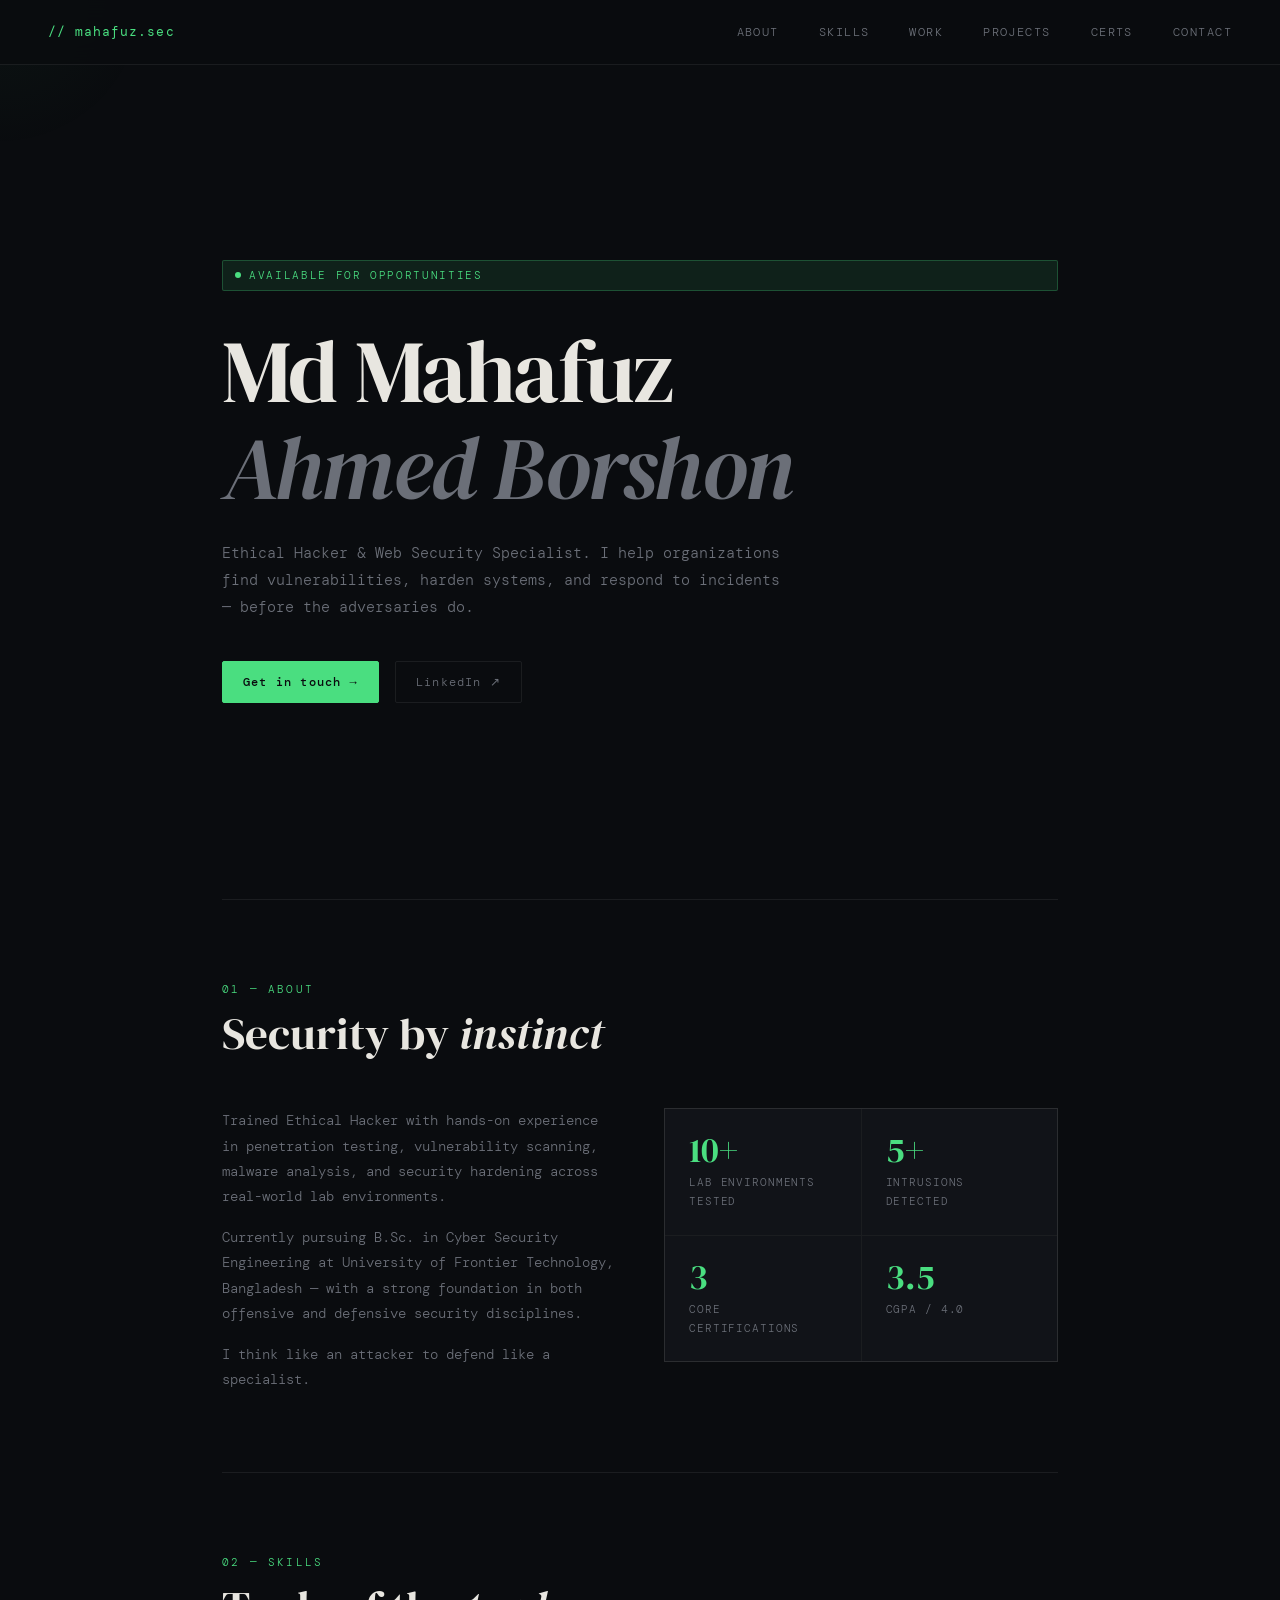
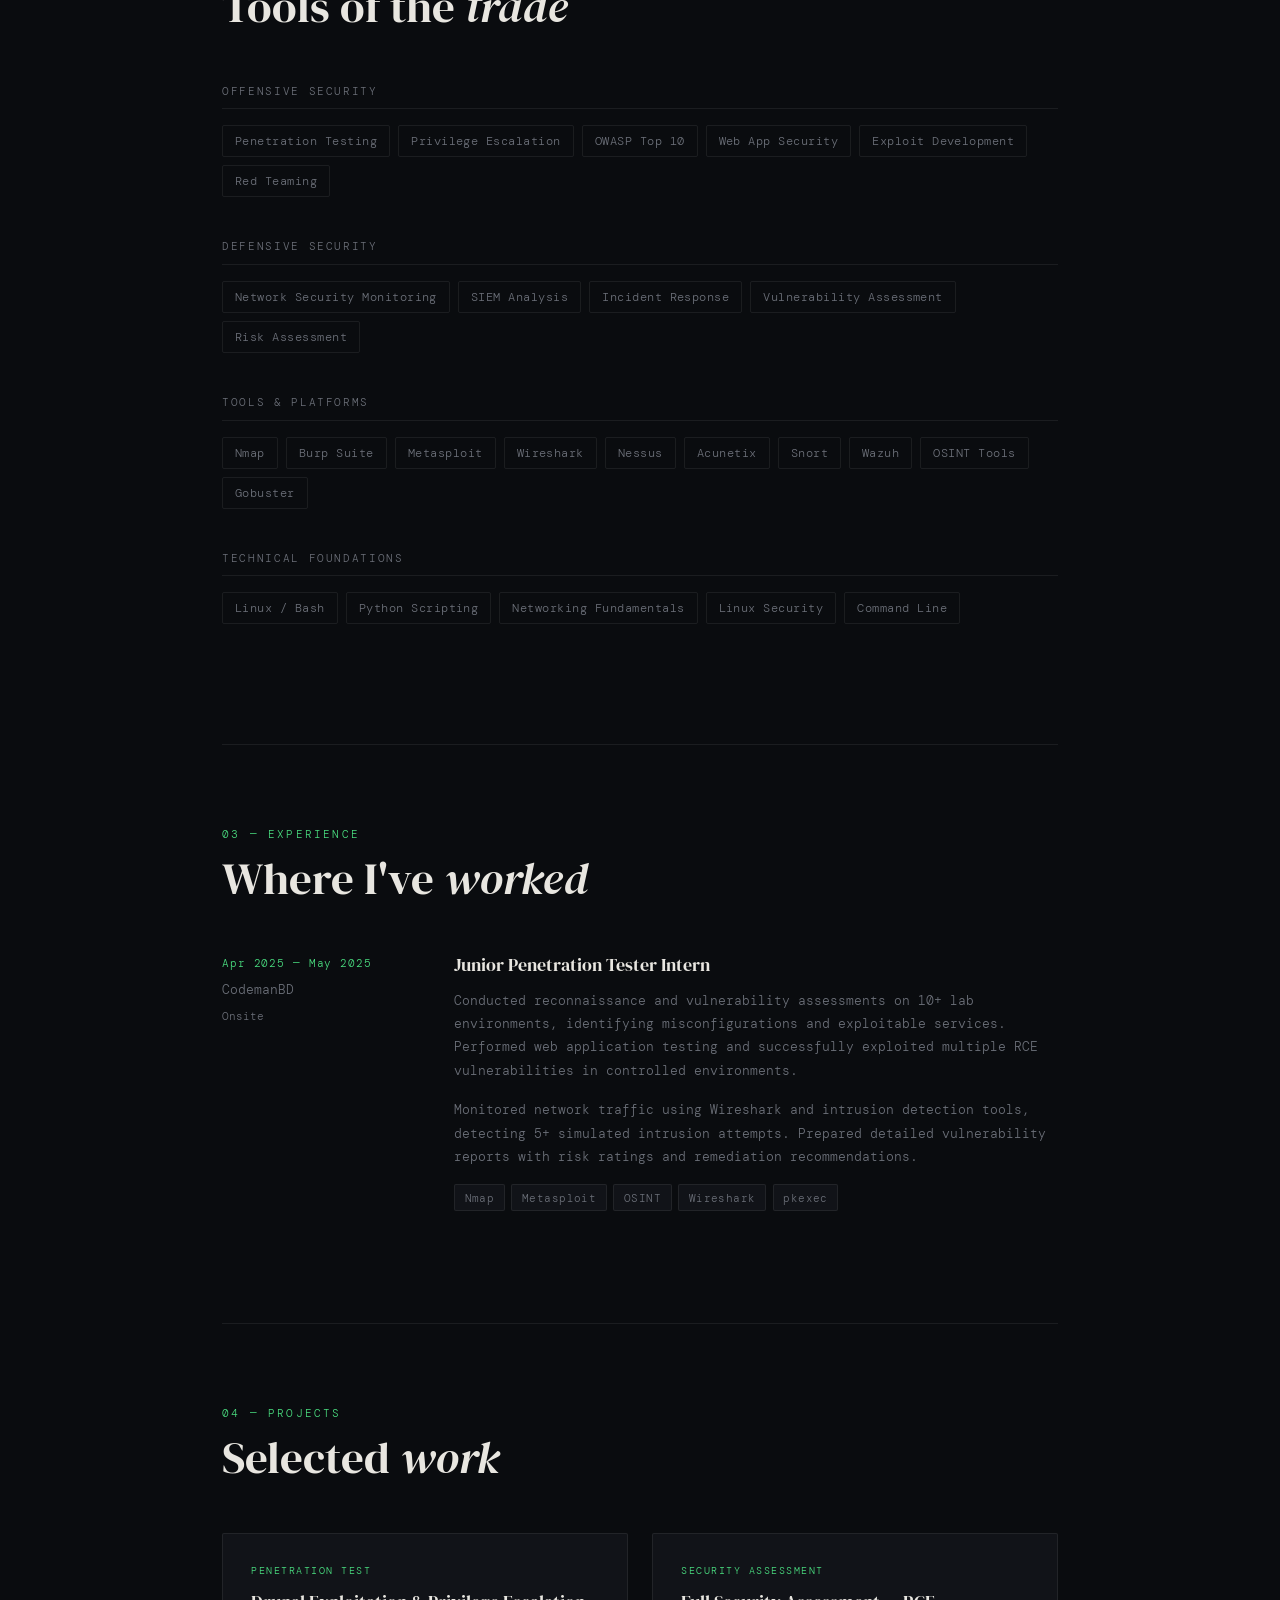
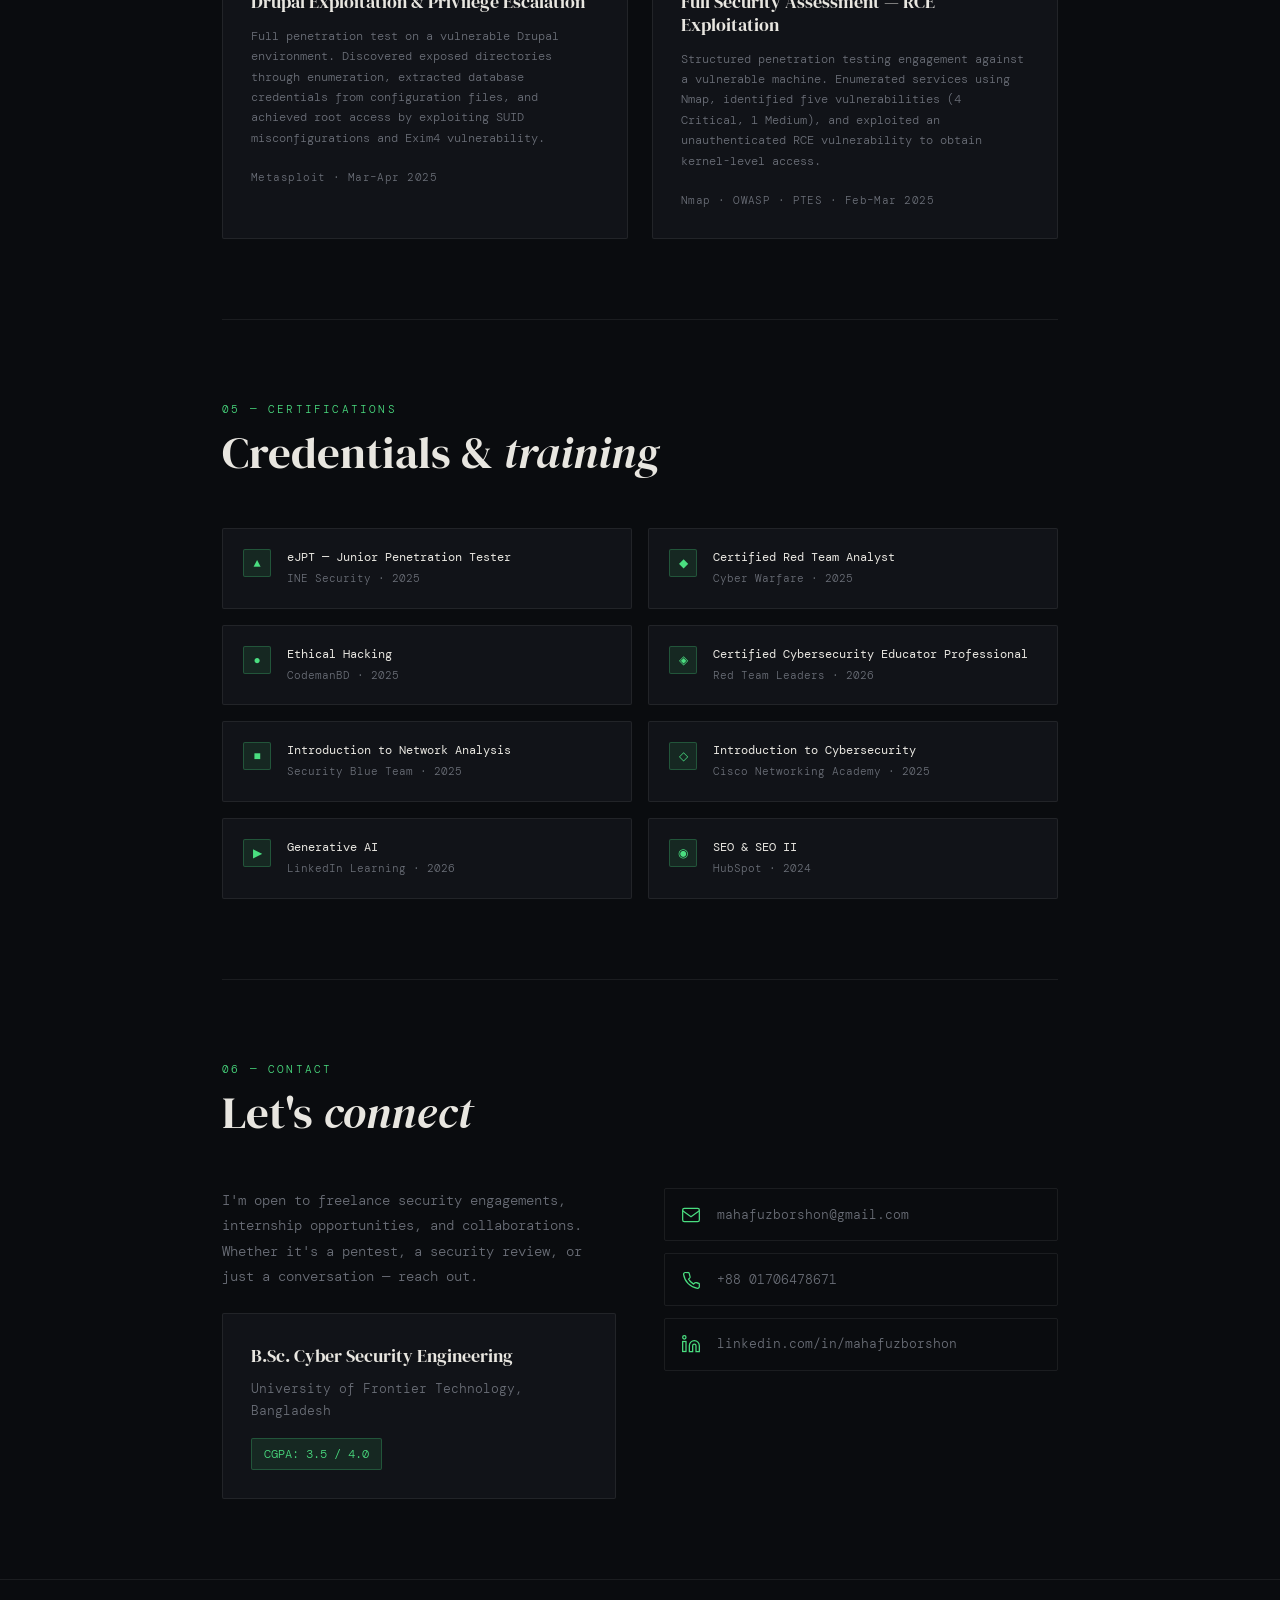
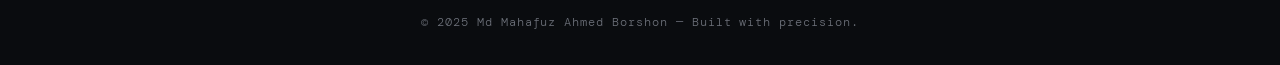
==== index.html @ 60f40140 "Add files via upload" ====
<!DOCTYPE html>
<html lang="en">
<head>
<meta charset="UTF-8">
<meta name="viewport" content="width=device-width, initial-scale=1.0">
<title>Md Mahafuz Ahmed Borshon — Cyber Security</title>
<link href="https://fonts.googleapis.com/css2?family=DM+Serif+Display:ital@0;1&family=DM+Mono:wght@300;400;500&display=swap" rel="stylesheet">
<style>
  *, *::before, *::after { box-sizing: border-box; margin: 0; padding: 0; }

  :root {
    --bg: #0a0c0f;
    --surface: #111318;
    --border: rgba(255,255,255,0.07);
    --text: #e8e6e0;
    --muted: #6b6f78;
    --accent: #4ade80;
    --accent-dim: rgba(74,222,128,0.1);
    --accent-border: rgba(74,222,128,0.25);
    --mono: 'DM Mono', monospace;
    --serif: 'DM Serif Display', serif;
  }

  html { scroll-behavior: smooth; }

  body {
    background: var(--bg);
    color: var(--text);
    font-family: var(--mono);
    font-weight: 300;
    font-size: 14px;
    line-height: 1.7;
    min-height: 100vh;
  }

  /* CURSOR */
  body::before {
    content: '';
    position: fixed;
    top: 0; left: 0;
    width: 300px; height: 300px;
    background: radial-gradient(circle, rgba(74,222,128,0.04) 0%, transparent 70%);
    pointer-events: none;
    z-index: 0;
    transform: translate(-50%, -50%);
    transition: transform 0.15s ease;
  }

  /* NAV */
  nav {
    position: fixed;
    top: 0; left: 0; right: 0;
    z-index: 100;
    display: flex;
    justify-content: space-between;
    align-items: center;
    padding: 1.25rem 3rem;
    border-bottom: 1px solid var(--border);
    background: rgba(10,12,15,0.85);
    backdrop-filter: blur(12px);
  }

  .nav-logo {
    font-family: var(--mono);
    font-size: 13px;
    color: var(--accent);
    letter-spacing: 0.08em;
    font-weight: 400;
  }

  .nav-links {
    display: flex;
    gap: 2.5rem;
    list-style: none;
  }

  .nav-links a {
    color: var(--muted);
    text-decoration: none;
    font-size: 12px;
    letter-spacing: 0.12em;
    text-transform: uppercase;
    transition: color 0.2s;
  }

  .nav-links a:hover { color: var(--text); }

  /* LAYOUT */
  main {
    max-width: 900px;
    margin: 0 auto;
    padding: 0 2rem;
  }

  section {
    padding: 5rem 0;
    border-bottom: 1px solid var(--border);
  }

  section:last-child { border-bottom: none; }

  /* HERO */
  #hero {
    padding-top: 9rem;
    padding-bottom: 5rem;
    min-height: 100vh;
    display: flex;
    flex-direction: column;
    justify-content: center;
  }

  .tag {
    display: inline-flex;
    align-items: center;
    gap: 0.5rem;
    font-size: 11px;
    letter-spacing: 0.15em;
    text-transform: uppercase;
    color: var(--accent);
    border: 1px solid var(--accent-border);
    background: var(--accent-dim);
    padding: 0.3rem 0.75rem;
    border-radius: 2px;
    margin-bottom: 2rem;
  }

  .tag::before {
    content: '';
    width: 6px; height: 6px;
    background: var(--accent);
    border-radius: 50%;
    animation: pulse 2s infinite;
  }

  @keyframes pulse {
    0%, 100% { opacity: 1; }
    50% { opacity: 0.3; }
  }

  h1 {
    font-family: var(--serif);
    font-size: clamp(2.8rem, 7vw, 5.5rem);
    font-weight: 400;
    line-height: 1.1;
    letter-spacing: -0.02em;
    color: var(--text);
    margin-bottom: 1.5rem;
  }

  h1 em {
    font-style: italic;
    color: var(--muted);
  }

  .hero-desc {
    font-size: 15px;
    color: var(--muted);
    max-width: 560px;
    line-height: 1.8;
    margin-bottom: 2.5rem;
  }

  .hero-links {
    display: flex;
    gap: 1rem;
    flex-wrap: wrap;
  }

  .btn {
    display: inline-flex;
    align-items: center;
    gap: 0.5rem;
    font-family: var(--mono);
    font-size: 12px;
    letter-spacing: 0.1em;
    padding: 0.6rem 1.25rem;
    border-radius: 2px;
    text-decoration: none;
    transition: all 0.2s;
    cursor: pointer;
  }

  .btn-primary {
    background: var(--accent);
    color: #0a0c0f;
    font-weight: 500;
    border: 1px solid var(--accent);
  }

  .btn-primary:hover { background: #86efac; border-color: #86efac; }

  .btn-outline {
    background: transparent;
    color: var(--muted);
    border: 1px solid var(--border);
  }

  .btn-outline:hover { border-color: rgba(255,255,255,0.15); color: var(--text); }

  /* SECTION HEADERS */
  .sec-label {
    font-size: 11px;
    letter-spacing: 0.2em;
    text-transform: uppercase;
    color: var(--accent);
    margin-bottom: 0.5rem;
  }

  h2 {
    font-family: var(--serif);
    font-size: clamp(1.8rem, 4vw, 2.8rem);
    font-weight: 400;
    color: var(--text);
    margin-bottom: 3rem;
    line-height: 1.2;
  }

  /* ABOUT */
  .about-grid {
    display: grid;
    grid-template-columns: 1fr 1fr;
    gap: 3rem;
    align-items: start;
  }

  .about-text p {
    color: var(--muted);
    line-height: 1.8;
    margin-bottom: 1rem;
    font-size: 14px;
  }

  .about-text p:last-child { margin-bottom: 0; }

  .stats-grid {
    display: grid;
    grid-template-columns: 1fr 1fr;
    gap: 1px;
    background: var(--border);
    border: 1px solid var(--border);
  }

  .stat {
    background: var(--surface);
    padding: 1.5rem;
  }

  .stat-num {
    font-family: var(--serif);
    font-size: 2.2rem;
    color: var(--accent);
    line-height: 1;
    margin-bottom: 0.3rem;
  }

  .stat-label {
    font-size: 11px;
    color: var(--muted);
    letter-spacing: 0.08em;
    text-transform: uppercase;
  }

  /* SKILLS */
  .skills-block { margin-bottom: 2.5rem; }

  .skills-title {
    font-size: 11px;
    letter-spacing: 0.15em;
    text-transform: uppercase;
    color: var(--muted);
    margin-bottom: 1rem;
    padding-bottom: 0.5rem;
    border-bottom: 1px solid var(--border);
  }

  .skill-tags {
    display: flex;
    flex-wrap: wrap;
    gap: 0.5rem;
  }

  .skill-tag {
    font-size: 12px;
    padding: 0.3rem 0.75rem;
    border: 1px solid var(--border);
    color: var(--muted);
    border-radius: 2px;
    transition: all 0.2s;
    letter-spacing: 0.04em;
  }

  .skill-tag:hover {
    border-color: var(--accent-border);
    color: var(--accent);
    background: var(--accent-dim);
  }

  /* EXPERIENCE */
  .exp-item {
    display: grid;
    grid-template-columns: 200px 1fr;
    gap: 2rem;
    padding: 2rem 0;
    border-top: 1px solid var(--border);
  }

  .exp-item:first-of-type { border-top: none; padding-top: 0; }

  .exp-meta {
    display: flex;
    flex-direction: column;
    gap: 0.4rem;
  }

  .exp-date {
    font-size: 11px;
    color: var(--accent);
    letter-spacing: 0.08em;
  }

  .exp-company {
    font-size: 13px;
    color: var(--muted);
  }

  .exp-role {
    font-family: var(--serif);
    font-size: 1.1rem;
    color: var(--text);
    margin-bottom: 0.75rem;
    line-height: 1.3;
  }

  .exp-desc {
    color: var(--muted);
    font-size: 13px;
    line-height: 1.8;
    margin-bottom: 1rem;
  }

  .exp-tools {
    display: flex;
    flex-wrap: wrap;
    gap: 0.4rem;
  }

  .tool-badge {
    font-size: 11px;
    padding: 0.2rem 0.6rem;
    background: var(--surface);
    border: 1px solid var(--border);
    color: var(--muted);
    border-radius: 2px;
    letter-spacing: 0.04em;
  }

  /* PROJECTS */
  .projects-grid {
    display: grid;
    grid-template-columns: 1fr 1fr;
    gap: 1.5rem;
  }

  .project-card {
    background: var(--surface);
    border: 1px solid var(--border);
    padding: 1.75rem;
    border-radius: 2px;
    transition: border-color 0.2s;
    position: relative;
    overflow: hidden;
  }

  .project-card::before {
    content: '';
    position: absolute;
    top: 0; left: 0; right: 0;
    height: 2px;
    background: var(--accent);
    transform: scaleX(0);
    transform-origin: left;
    transition: transform 0.3s;
  }

  .project-card:hover { border-color: var(--accent-border); }
  .project-card:hover::before { transform: scaleX(1); }

  .project-label {
    font-size: 10px;
    letter-spacing: 0.15em;
    text-transform: uppercase;
    color: var(--accent);
    margin-bottom: 0.75rem;
  }

  .project-title {
    font-family: var(--serif);
    font-size: 1.1rem;
    color: var(--text);
    margin-bottom: 0.75rem;
    line-height: 1.3;
  }

  .project-desc {
    font-size: 12px;
    color: var(--muted);
    line-height: 1.7;
    margin-bottom: 1.25rem;
  }

  .project-meta {
    font-size: 11px;
    color: var(--muted);
    letter-spacing: 0.04em;
  }

  /* CERTS */
  .certs-grid {
    display: grid;
    grid-template-columns: 1fr 1fr;
    gap: 1rem;
  }

  .cert-item {
    display: flex;
    align-items: flex-start;
    gap: 1rem;
    padding: 1.25rem;
    border: 1px solid var(--border);
    background: var(--surface);
    border-radius: 2px;
    transition: border-color 0.2s;
  }

  .cert-item:hover { border-color: var(--accent-border); }

  .cert-icon {
    width: 28px;
    height: 28px;
    background: var(--accent-dim);
    border: 1px solid var(--accent-border);
    border-radius: 2px;
    display: flex;
    align-items: center;
    justify-content: center;
    font-size: 12px;
    color: var(--accent);
    flex-shrink: 0;
  }

  .cert-name {
    font-size: 12px;
    color: var(--text);
    line-height: 1.4;
    margin-bottom: 0.2rem;
    font-weight: 400;
  }

  .cert-issuer {
    font-size: 11px;
    color: var(--muted);
  }

  /* CONTACT */
  .contact-grid {
    display: grid;
    grid-template-columns: 1fr 1fr;
    gap: 3rem;
    align-items: start;
  }

  .contact-intro {
    color: var(--muted);
    font-size: 14px;
    line-height: 1.8;
    margin-bottom: 1.5rem;
  }

  .contact-links {
    display: flex;
    flex-direction: column;
    gap: 0.75rem;
  }

  .contact-link {
    display: flex;
    align-items: center;
    gap: 1rem;
    padding: 0.9rem 1rem;
    border: 1px solid var(--border);
    text-decoration: none;
    color: var(--muted);
    font-size: 13px;
    transition: all 0.2s;
    border-radius: 2px;
  }

  .contact-link:hover {
    border-color: var(--accent-border);
    color: var(--text);
    background: var(--accent-dim);
  }

  .contact-link-icon {
    width: 20px;
    height: 20px;
    color: var(--accent);
    flex-shrink: 0;
  }

  .edu-block {
    background: var(--surface);
    border: 1px solid var(--border);
    padding: 1.75rem;
    border-radius: 2px;
  }

  .edu-degree {
    font-family: var(--serif);
    font-size: 1.1rem;
    color: var(--text);
    margin-bottom: 0.4rem;
  }

  .edu-uni {
    font-size: 13px;
    color: var(--muted);
    margin-bottom: 1rem;
  }

  .edu-cgpa {
    display: inline-flex;
    align-items: center;
    gap: 0.5rem;
    font-size: 12px;
    color: var(--accent);
    border: 1px solid var(--accent-border);
    background: var(--accent-dim);
    padding: 0.3rem 0.75rem;
    border-radius: 2px;
  }

  /* FOOTER */
  footer {
    padding: 2rem;
    text-align: center;
    font-size: 12px;
    color: var(--muted);
    letter-spacing: 0.08em;
    border-top: 1px solid var(--border);
  }

  /* FADE IN */
  .fade-in {
    opacity: 0;
    transform: translateY(16px);
    transition: opacity 0.5s ease, transform 0.5s ease;
  }

  .fade-in.visible {
    opacity: 1;
    transform: translateY(0);
  }

  /* RESPONSIVE */
  @media (max-width: 700px) {
    nav { padding: 1rem 1.5rem; }
    .nav-links { display: none; }
    main { padding: 0 1.25rem; }
    .about-grid, .contact-grid, .projects-grid, .certs-grid { grid-template-columns: 1fr; }
    .exp-item { grid-template-columns: 1fr; gap: 0.5rem; }
    h1 { font-size: 2.4rem; }
  }
</style>
</head>
<body>

<nav>
  <div class="nav-logo">// mahafuz.sec</div>
  <ul class="nav-links">
    <li><a href="#about">About</a></li>
    <li><a href="#skills">Skills</a></li>
    <li><a href="#experience">Work</a></li>
    <li><a href="#projects">Projects</a></li>
    <li><a href="#certs">Certs</a></li>
    <li><a href="#contact">Contact</a></li>
  </ul>
</nav>

<main>

  <!-- HERO -->
  <section id="hero">
    <div class="tag">Available for opportunities</div>
    <h1>Md Mahafuz<br><em>Ahmed Borshon</em></h1>
    <p class="hero-desc">Ethical Hacker & Web Security Specialist. I help organizations find vulnerabilities, harden systems, and respond to incidents — before the adversaries do.</p>
    <div class="hero-links">
      <a href="mailto:mahafuzborshon@gmail.com" class="btn btn-primary">Get in touch →</a>
      <a href="https://linkedin.com/in/mahafuzborshon/" class="btn btn-outline" target="_blank">LinkedIn ↗</a>
    </div>
  </section>

  <!-- ABOUT -->
  <section id="about">
    <p class="sec-label">01 — About</p>
    <h2>Security by <em>instinct</em></h2>
    <div class="about-grid fade-in">
      <div class="about-text">
        <p>Trained Ethical Hacker with hands-on experience in penetration testing, vulnerability scanning, malware analysis, and security hardening across real-world lab environments.</p>
        <p>Currently pursuing B.Sc. in Cyber Security Engineering at University of Frontier Technology, Bangladesh — with a strong foundation in both offensive and defensive security disciplines.</p>
        <p>I think like an attacker to defend like a specialist.</p>
      </div>
      <div>
        <div class="stats-grid">
          <div class="stat">
            <div class="stat-num">10+</div>
            <div class="stat-label">Lab environments tested</div>
          </div>
          <div class="stat">
            <div class="stat-num">5+</div>
            <div class="stat-label">Intrusions detected</div>
          </div>
          <div class="stat">
            <div class="stat-num">3</div>
            <div class="stat-label">Core certifications</div>
          </div>
          <div class="stat">
            <div class="stat-num">3.5</div>
            <div class="stat-label">CGPA / 4.0</div>
          </div>
        </div>
      </div>
    </div>
  </section>

  <!-- SKILLS -->
  <section id="skills">
    <p class="sec-label">02 — Skills</p>
    <h2>Tools of the <em>trade</em></h2>
    <div class="fade-in">
      <div class="skills-block">
        <div class="skills-title">Offensive Security</div>
        <div class="skill-tags">
          <span class="skill-tag">Penetration Testing</span>
          <span class="skill-tag">Privilege Escalation</span>
          <span class="skill-tag">OWASP Top 10</span>
          <span class="skill-tag">Web App Security</span>
          <span class="skill-tag">Exploit Development</span>
          <span class="skill-tag">Red Teaming</span>
        </div>
      </div>
      <div class="skills-block">
        <div class="skills-title">Defensive Security</div>
        <div class="skill-tags">
          <span class="skill-tag">Network Security Monitoring</span>
          <span class="skill-tag">SIEM Analysis</span>
          <span class="skill-tag">Incident Response</span>
          <span class="skill-tag">Vulnerability Assessment</span>
          <span class="skill-tag">Risk Assessment</span>
        </div>
      </div>
      <div class="skills-block">
        <div class="skills-title">Tools & Platforms</div>
        <div class="skill-tags">
          <span class="skill-tag">Nmap</span>
          <span class="skill-tag">Burp Suite</span>
          <span class="skill-tag">Metasploit</span>
          <span class="skill-tag">Wireshark</span>
          <span class="skill-tag">Nessus</span>
          <span class="skill-tag">Acunetix</span>
          <span class="skill-tag">Snort</span>
          <span class="skill-tag">Wazuh</span>
          <span class="skill-tag">OSINT Tools</span>
          <span class="skill-tag">Gobuster</span>
        </div>
      </div>
      <div class="skills-block">
        <div class="skills-title">Technical Foundations</div>
        <div class="skill-tags">
          <span class="skill-tag">Linux / Bash</span>
          <span class="skill-tag">Python Scripting</span>
          <span class="skill-tag">Networking Fundamentals</span>
          <span class="skill-tag">Linux Security</span>
          <span class="skill-tag">Command Line</span>
        </div>
      </div>
    </div>
  </section>

  <!-- EXPERIENCE -->
  <section id="experience">
    <p class="sec-label">03 — Experience</p>
    <h2>Where I've <em>worked</em></h2>
    <div class="fade-in">
      <div class="exp-item">
        <div class="exp-meta">
          <span class="exp-date">Apr 2025 — May 2025</span>
          <span class="exp-company">CodemanBD</span>
          <span class="exp-company" style="font-size:11px;color:var(--muted)">Onsite</span>
        </div>
        <div>
          <p class="exp-role">Junior Penetration Tester Intern</p>
          <p class="exp-desc">Conducted reconnaissance and vulnerability assessments on 10+ lab environments, identifying misconfigurations and exploitable services. Performed web application testing and successfully exploited multiple RCE vulnerabilities in controlled environments.</p>
          <p class="exp-desc">Monitored network traffic using Wireshark and intrusion detection tools, detecting 5+ simulated intrusion attempts. Prepared detailed vulnerability reports with risk ratings and remediation recommendations.</p>
          <div class="exp-tools">
            <span class="tool-badge">Nmap</span>
            <span class="tool-badge">Metasploit</span>
            <span class="tool-badge">OSINT</span>
            <span class="tool-badge">Wireshark</span>
            <span class="tool-badge">pkexec</span>
          </div>
        </div>
      </div>
    </div>
  </section>

  <!-- PROJECTS -->
  <section id="projects">
    <p class="sec-label">04 — Projects</p>
    <h2>Selected <em>work</em></h2>
    <div class="projects-grid fade-in">
      <div class="project-card">
        <p class="project-label">Penetration Test</p>
        <p class="project-title">Drupal Exploitation & Privilege Escalation</p>
        <p class="project-desc">Full penetration test on a vulnerable Drupal environment. Discovered exposed directories through enumeration, extracted database credentials from configuration files, and achieved root access by exploiting SUID misconfigurations and Exim4 vulnerability.</p>
        <p class="project-meta">Metasploit · Mar–Apr 2025</p>
      </div>
      <div class="project-card">
        <p class="project-label">Security Assessment</p>
        <p class="project-title">Full Security Assessment — RCE Exploitation</p>
        <p class="project-desc">Structured penetration testing engagement against a vulnerable machine. Enumerated services using Nmap, identified five vulnerabilities (4 Critical, 1 Medium), and exploited an unauthenticated RCE vulnerability to obtain kernel-level access.</p>
        <p class="project-meta">Nmap · OWASP · PTES · Feb–Mar 2025</p>
      </div>
    </div>
  </section>

  <!-- CERTIFICATIONS -->
  <section id="certs">
    <p class="sec-label">05 — Certifications</p>
    <h2>Credentials & <em>training</em></h2>
    <div class="certs-grid fade-in">
      <div class="cert-item">
        <div class="cert-icon">▲</div>
        <div>
          <p class="cert-name">eJPT — Junior Penetration Tester</p>
          <p class="cert-issuer">INE Security · 2025</p>
        </div>
      </div>
      <div class="cert-item">
        <div class="cert-icon">◆</div>
        <div>
          <p class="cert-name">Certified Red Team Analyst</p>
          <p class="cert-issuer">Cyber Warfare · 2025</p>
        </div>
      </div>
      <div class="cert-item">
        <div class="cert-icon">●</div>
        <div>
          <p class="cert-name">Ethical Hacking</p>
          <p class="cert-issuer">CodemanBD · 2025</p>
        </div>
      </div>
      <div class="cert-item">
        <div class="cert-icon">◈</div>
        <div>
          <p class="cert-name">Certified Cybersecurity Educator Professional</p>
          <p class="cert-issuer">Red Team Leaders · 2026</p>
        </div>
      </div>
      <div class="cert-item">
        <div class="cert-icon">■</div>
        <div>
          <p class="cert-name">Introduction to Network Analysis</p>
          <p class="cert-issuer">Security Blue Team · 2025</p>
        </div>
      </div>
      <div class="cert-item">
        <div class="cert-icon">◇</div>
        <div>
          <p class="cert-name">Introduction to Cybersecurity</p>
          <p class="cert-issuer">Cisco Networking Academy · 2025</p>
        </div>
      </div>
      <div class="cert-item">
        <div class="cert-icon">▶</div>
        <div>
          <p class="cert-name">Generative AI</p>
          <p class="cert-issuer">LinkedIn Learning · 2026</p>
        </div>
      </div>
      <div class="cert-item">
        <div class="cert-icon">◉</div>
        <div>
          <p class="cert-name">SEO & SEO II</p>
          <p class="cert-issuer">HubSpot · 2024</p>
        </div>
      </div>
    </div>
  </section>

  <!-- CONTACT -->
  <section id="contact">
    <p class="sec-label">06 — Contact</p>
    <h2>Let's <em>connect</em></h2>
    <div class="contact-grid fade-in">
      <div>
        <p class="contact-intro">I'm open to freelance security engagements, internship opportunities, and collaborations. Whether it's a pentest, a security review, or just a conversation — reach out.</p>
        <div class="edu-block">
          <p class="edu-degree">B.Sc. Cyber Security Engineering</p>
          <p class="edu-uni">University of Frontier Technology, Bangladesh</p>
          <span class="edu-cgpa">CGPA: 3.5 / 4.0</span>
        </div>
      </div>
      <div class="contact-links">
        <a href="mailto:mahafuzborshon@gmail.com" class="contact-link">
          <svg class="contact-link-icon" viewBox="0 0 24 24" fill="none" stroke="currentColor" stroke-width="1.5">
            <rect x="2" y="4" width="20" height="16" rx="2"/><path d="m2 7 10 7 10-7"/>
          </svg>
          mahafuzborshon@gmail.com
        </a>
        <a href="tel:+8801706478671" class="contact-link">
          <svg class="contact-link-icon" viewBox="0 0 24 24" fill="none" stroke="currentColor" stroke-width="1.5">
            <path d="M22 16.92v3a2 2 0 0 1-2.18 2A19.8 19.8 0 0 1 3.1 5.18 2 2 0 0 1 5.07 3h3a2 2 0 0 1 2 1.72c.13 1 .38 2 .74 2.91a2 2 0 0 1-.45 2.11L9.09 10.91a16 16 0 0 0 6 6l1.27-1.27a2 2 0 0 1 2.11-.45c.91.36 1.9.61 2.91.74A2 2 0 0 1 22 17z"/>
          </svg>
          +88 01706478671
        </a>
        <a href="https://linkedin.com/in/mahafuzborshon/" target="_blank" class="contact-link">
          <svg class="contact-link-icon" viewBox="0 0 24 24" fill="none" stroke="currentColor" stroke-width="1.5">
            <path d="M16 8a6 6 0 0 1 6 6v7h-4v-7a2 2 0 0 0-2-2 2 2 0 0 0-2 2v7h-4v-7a6 6 0 0 1 6-6z"/><rect x="2" y="9" width="4" height="12"/><circle cx="4" cy="4" r="2"/>
          </svg>
          linkedin.com/in/mahafuzborshon
        </a>
      </div>
    </div>
  </section>

</main>

<footer>
  &copy; 2025 Md Mahafuz Ahmed Borshon — Built with precision.
</footer>

<script>
  const observer = new IntersectionObserver((entries) => {
    entries.forEach(e => {
      if (e.isIntersecting) {
        e.target.classList.add('visible');
      }
    });
  }, { threshold: 0.1 });

  document.querySelectorAll('.fade-in').forEach(el => observer.observe(el));

  document.addEventListener('mousemove', (e) => {
    document.body.style.setProperty('--mx', e.clientX + 'px');
    document.body.style.setProperty('--my', e.clientY + 'px');
    const glow = document.querySelector('body::before');
  });
</script>
</body>
</html>
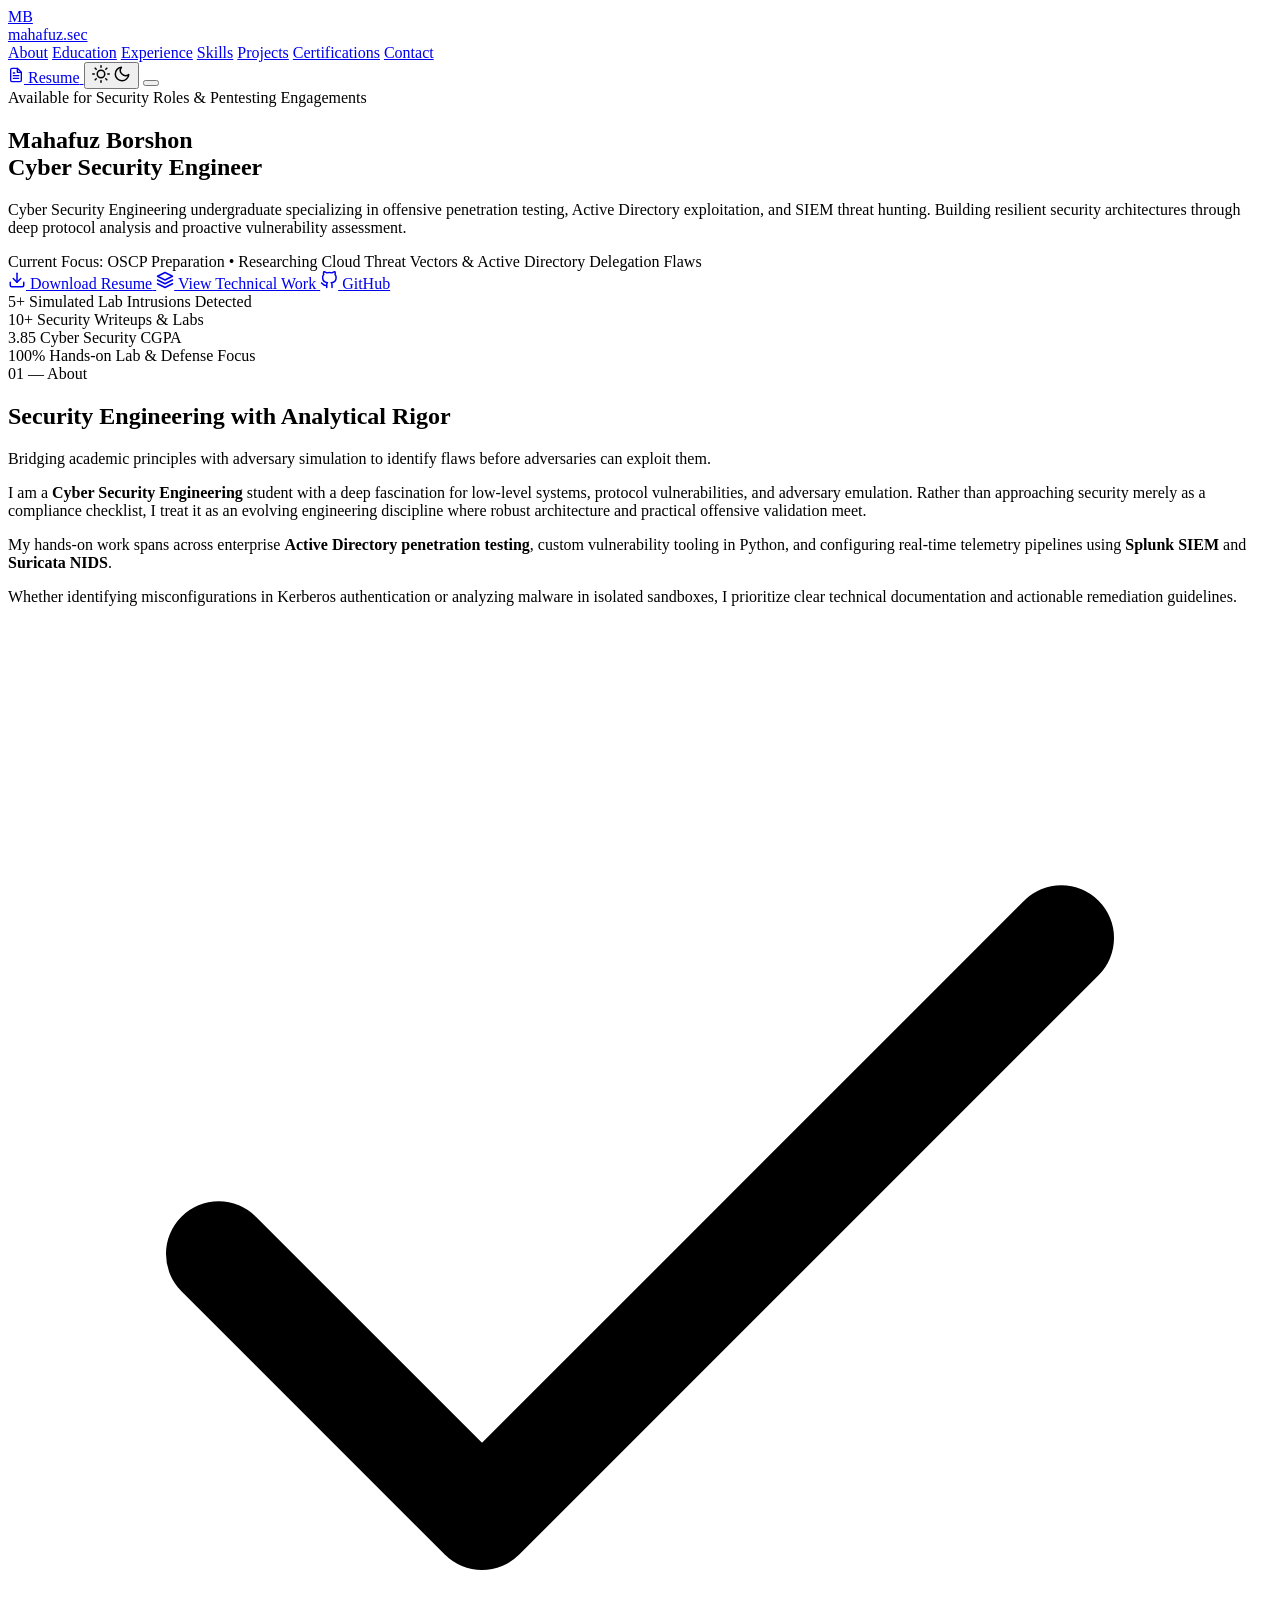
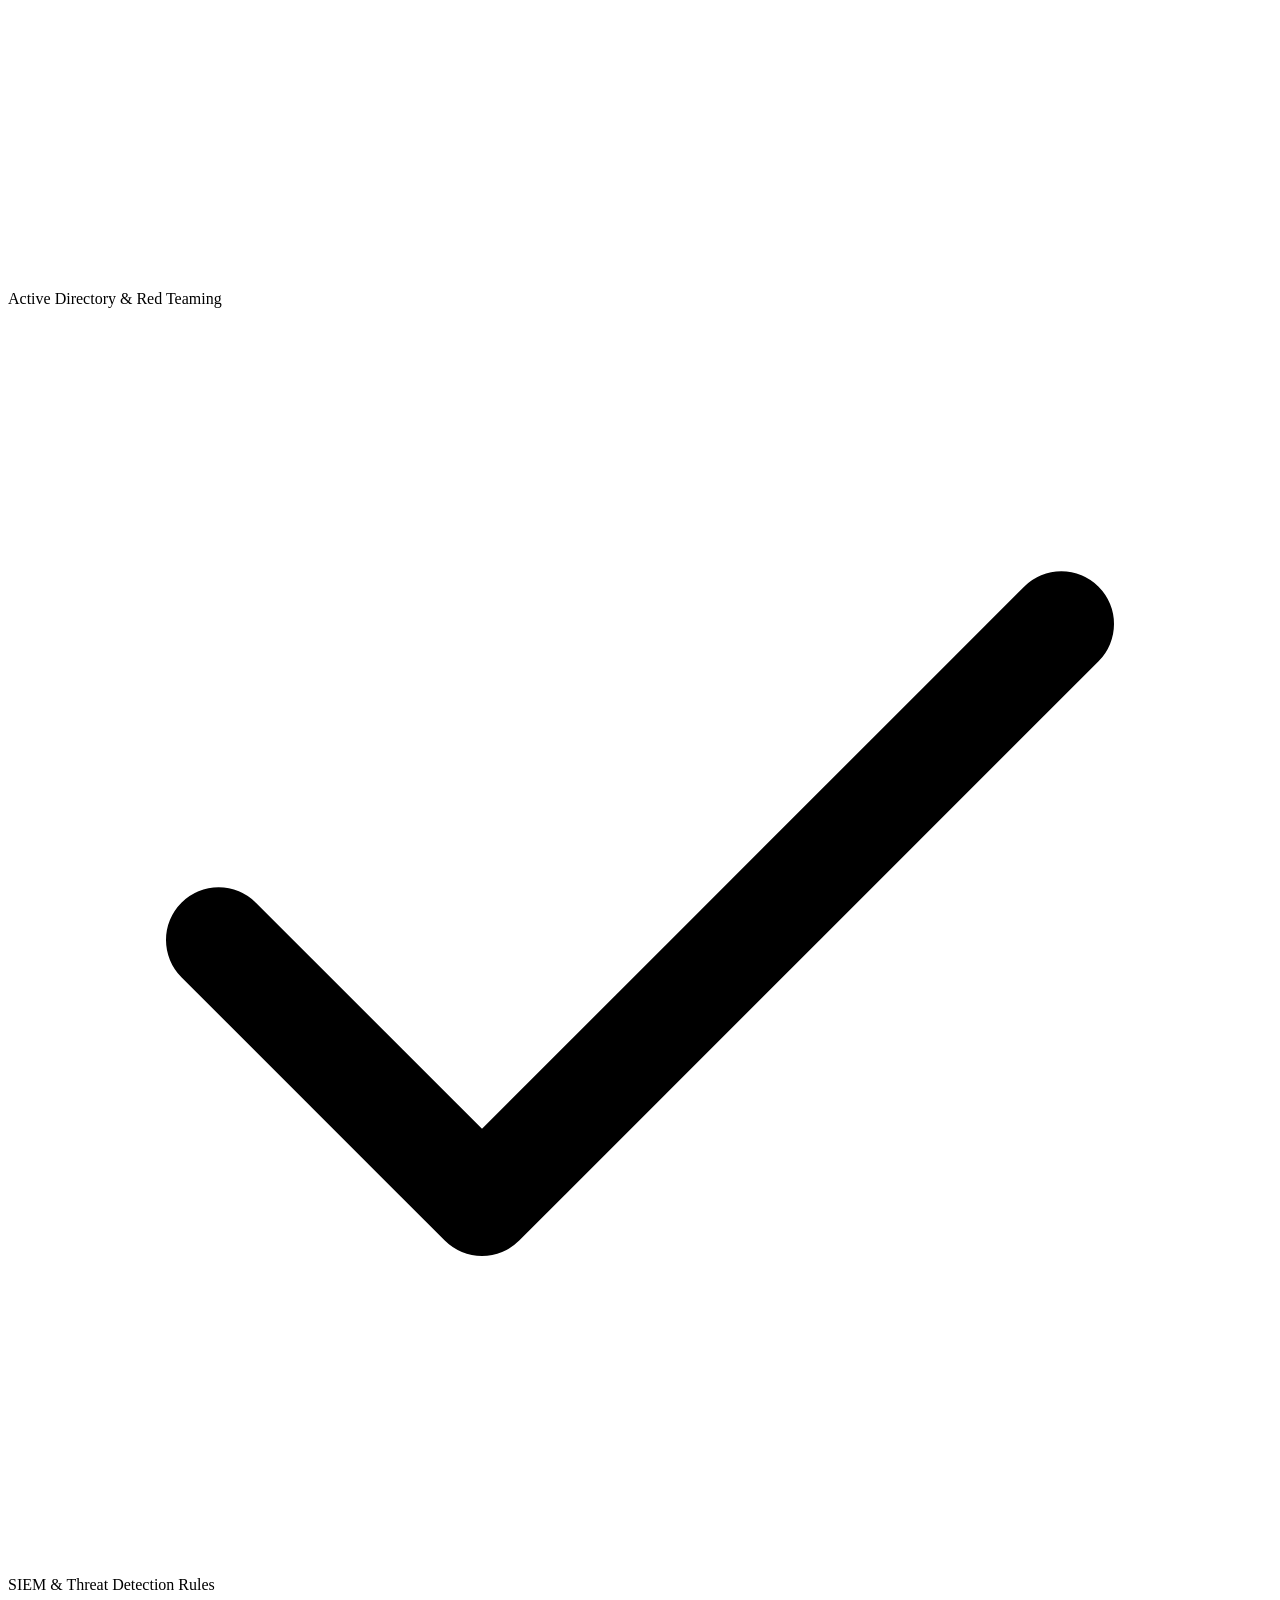
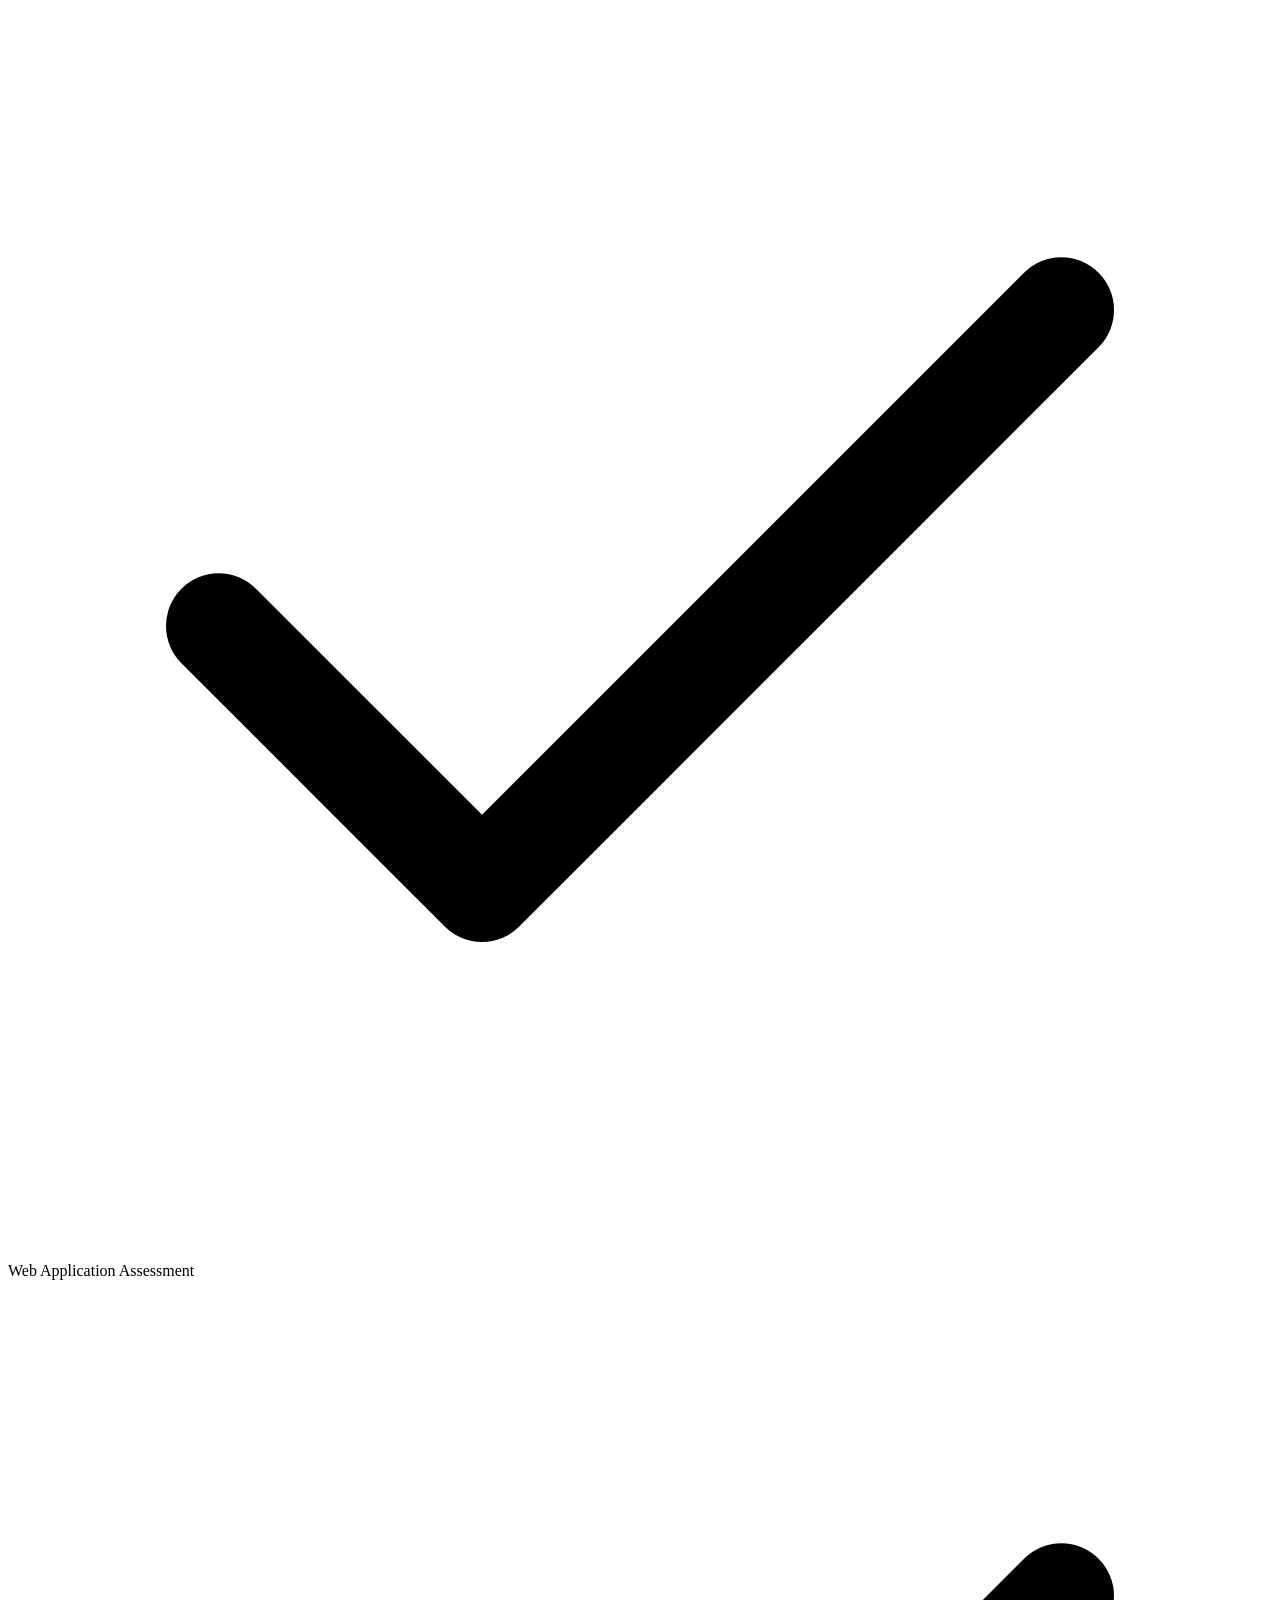
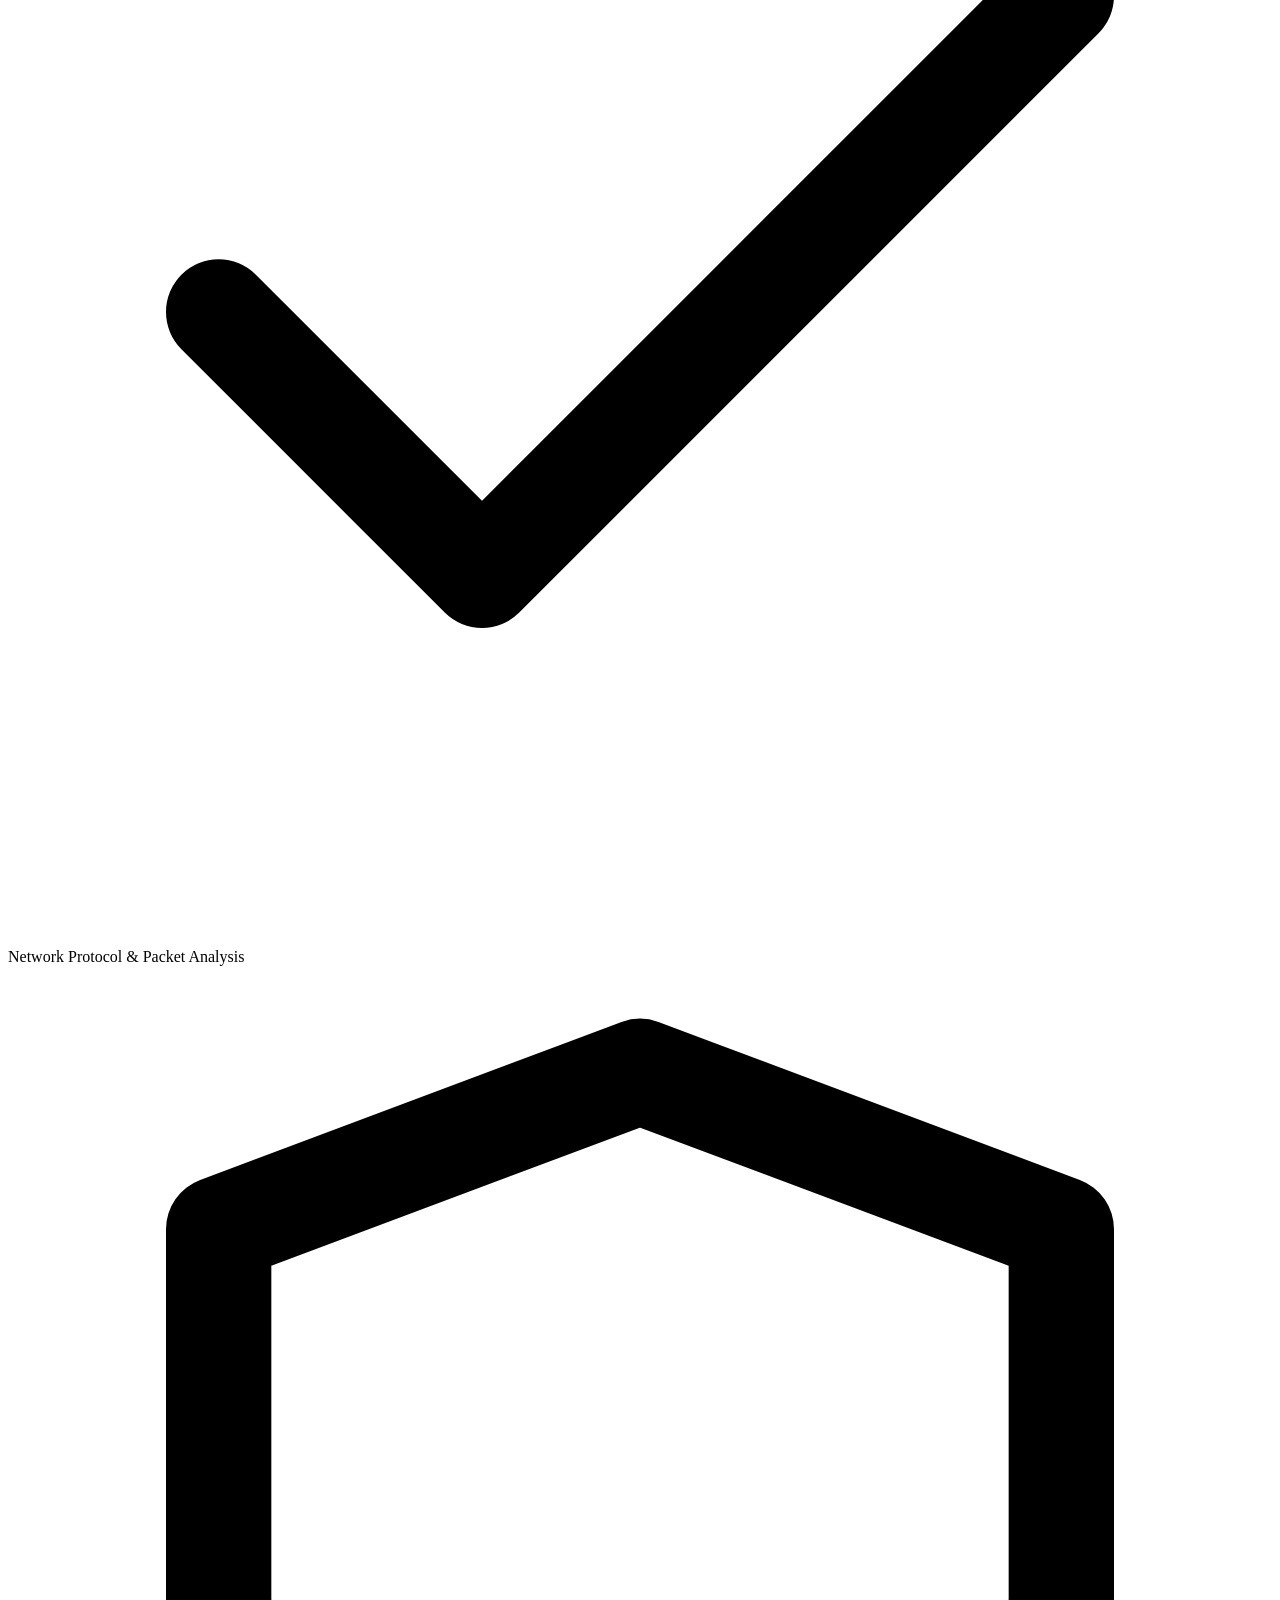
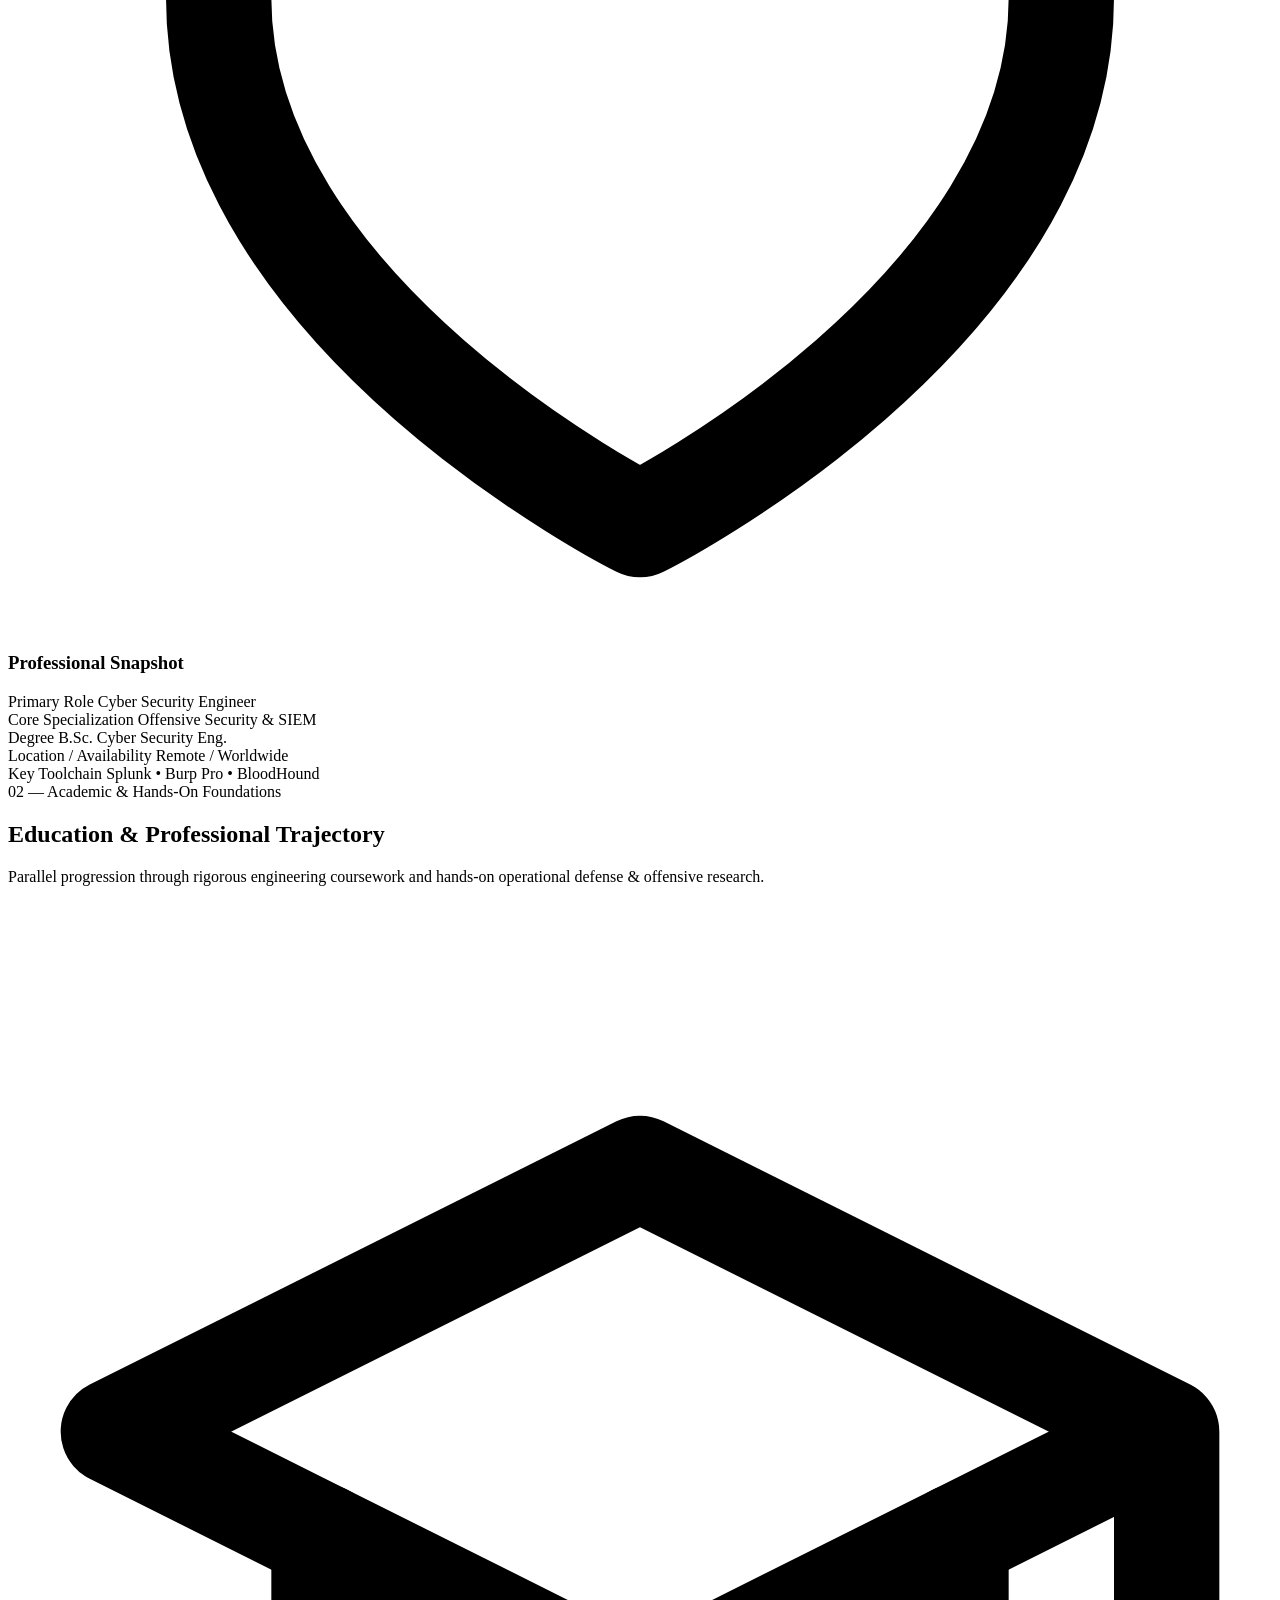
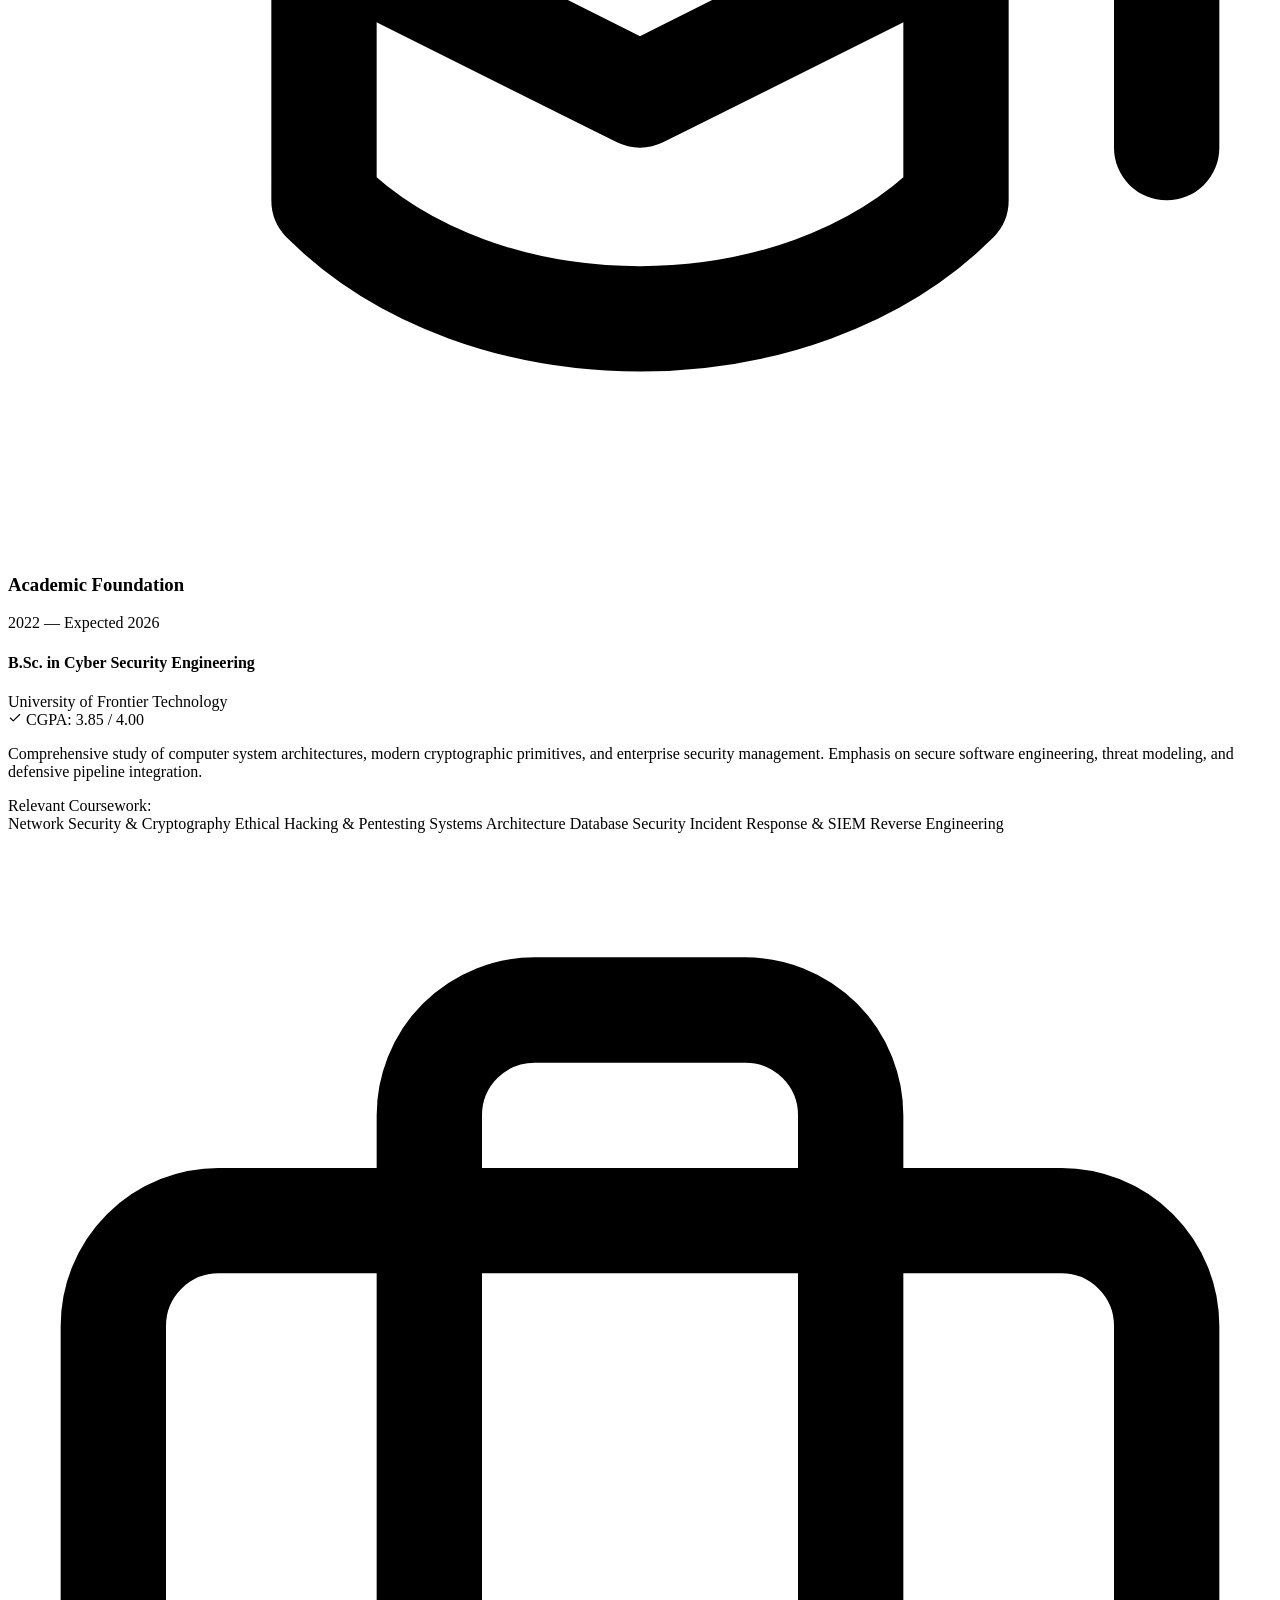
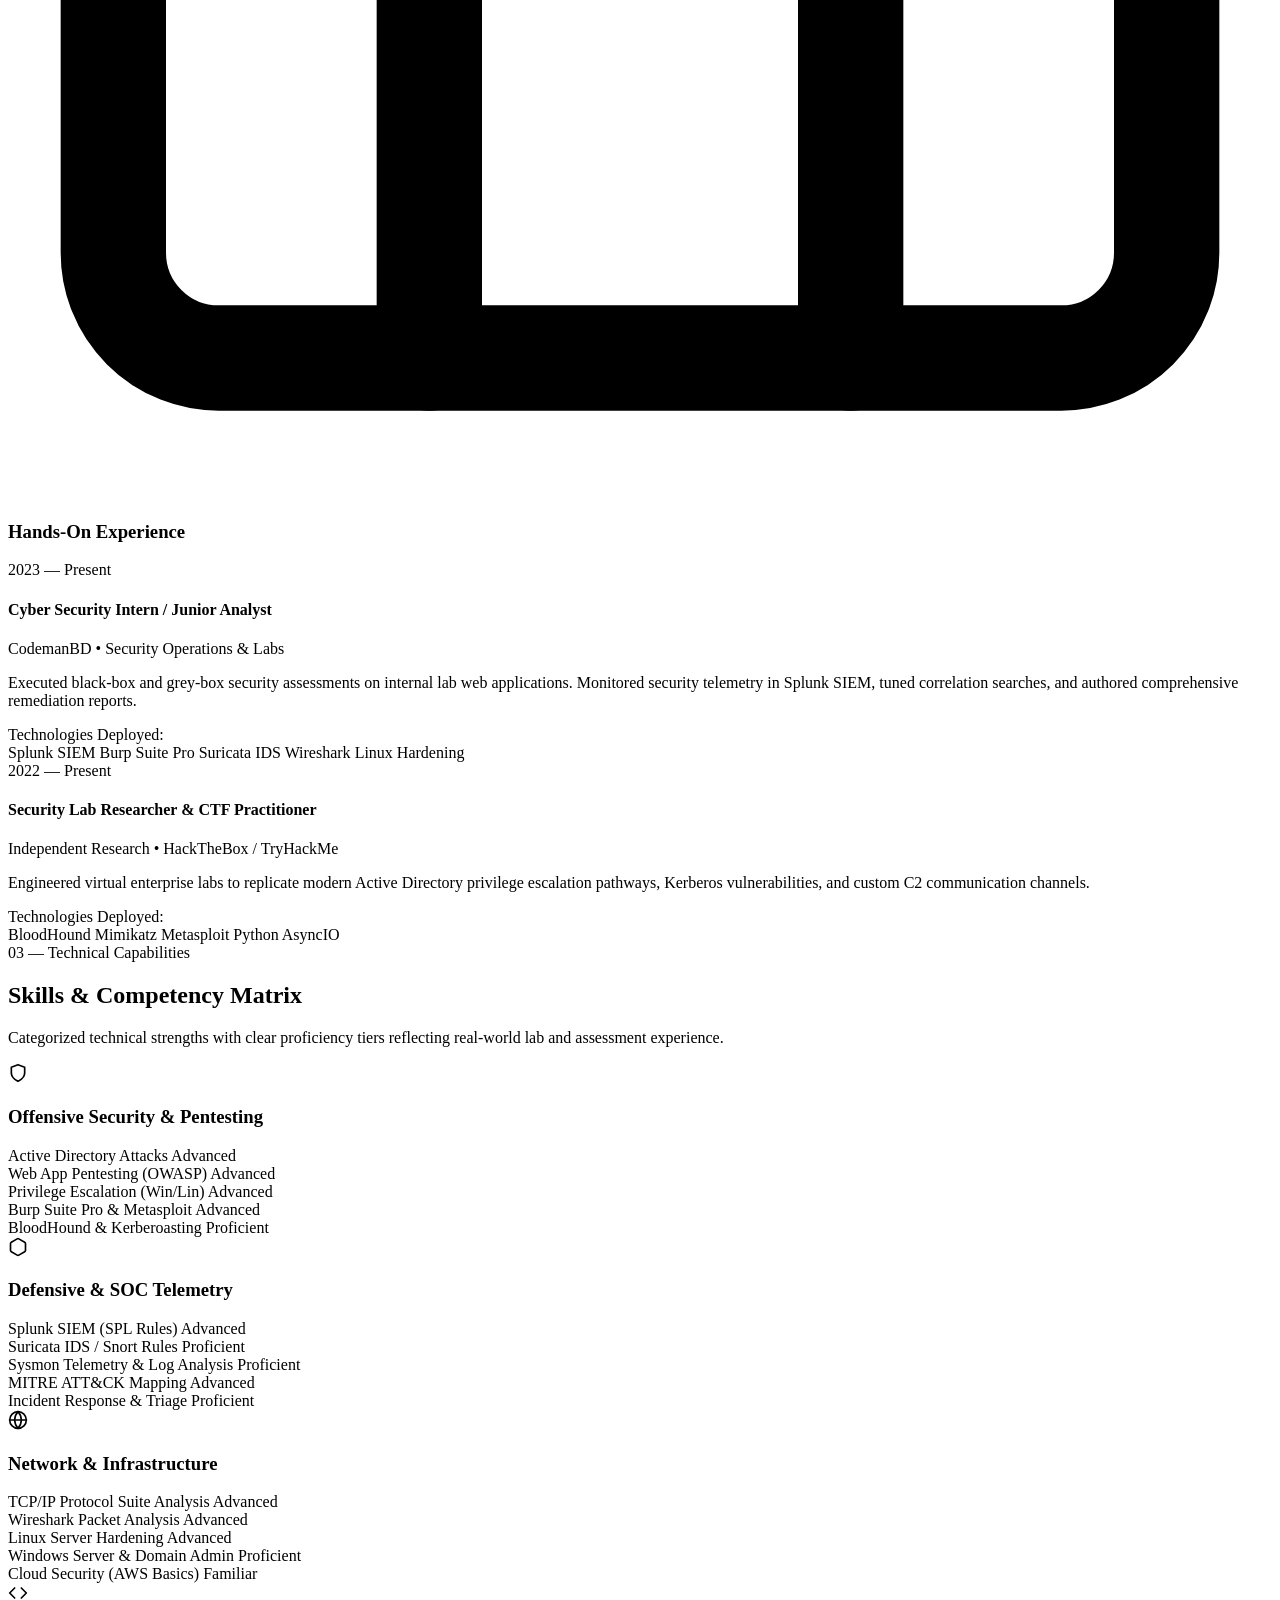
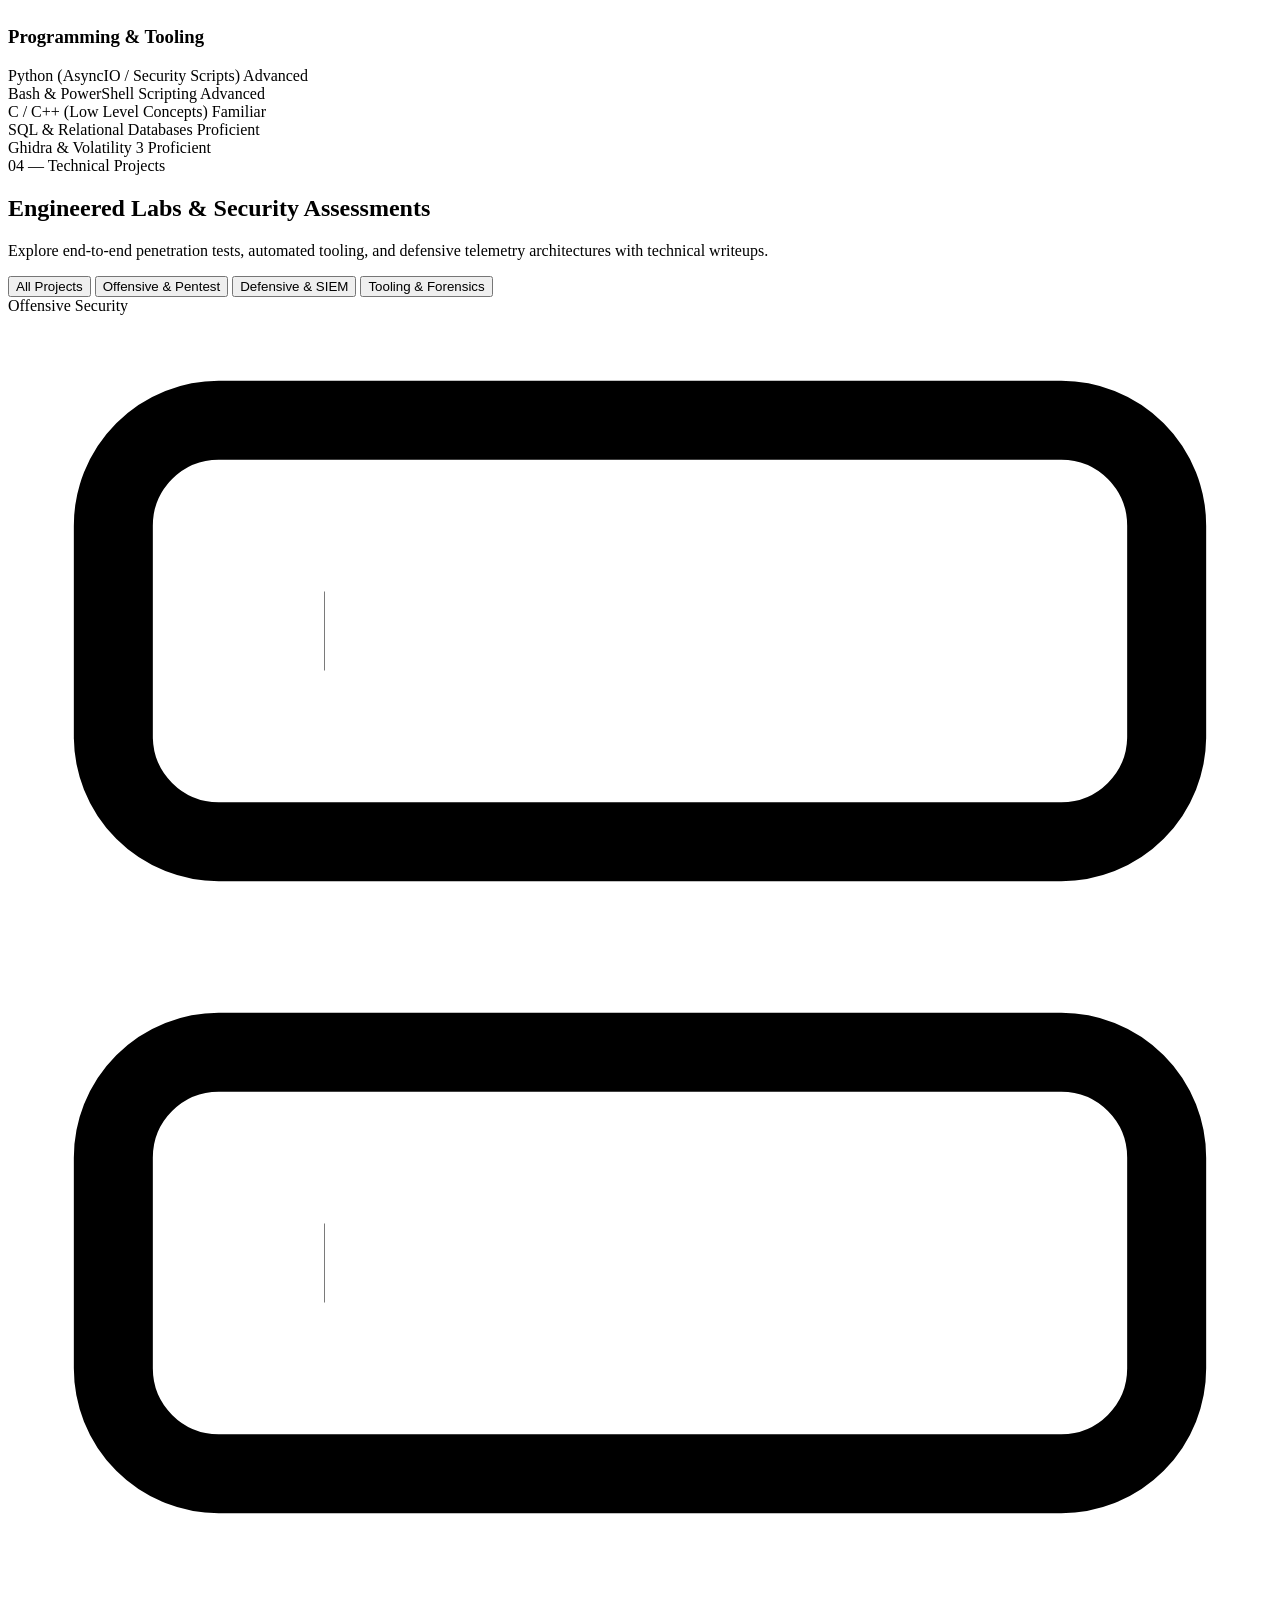
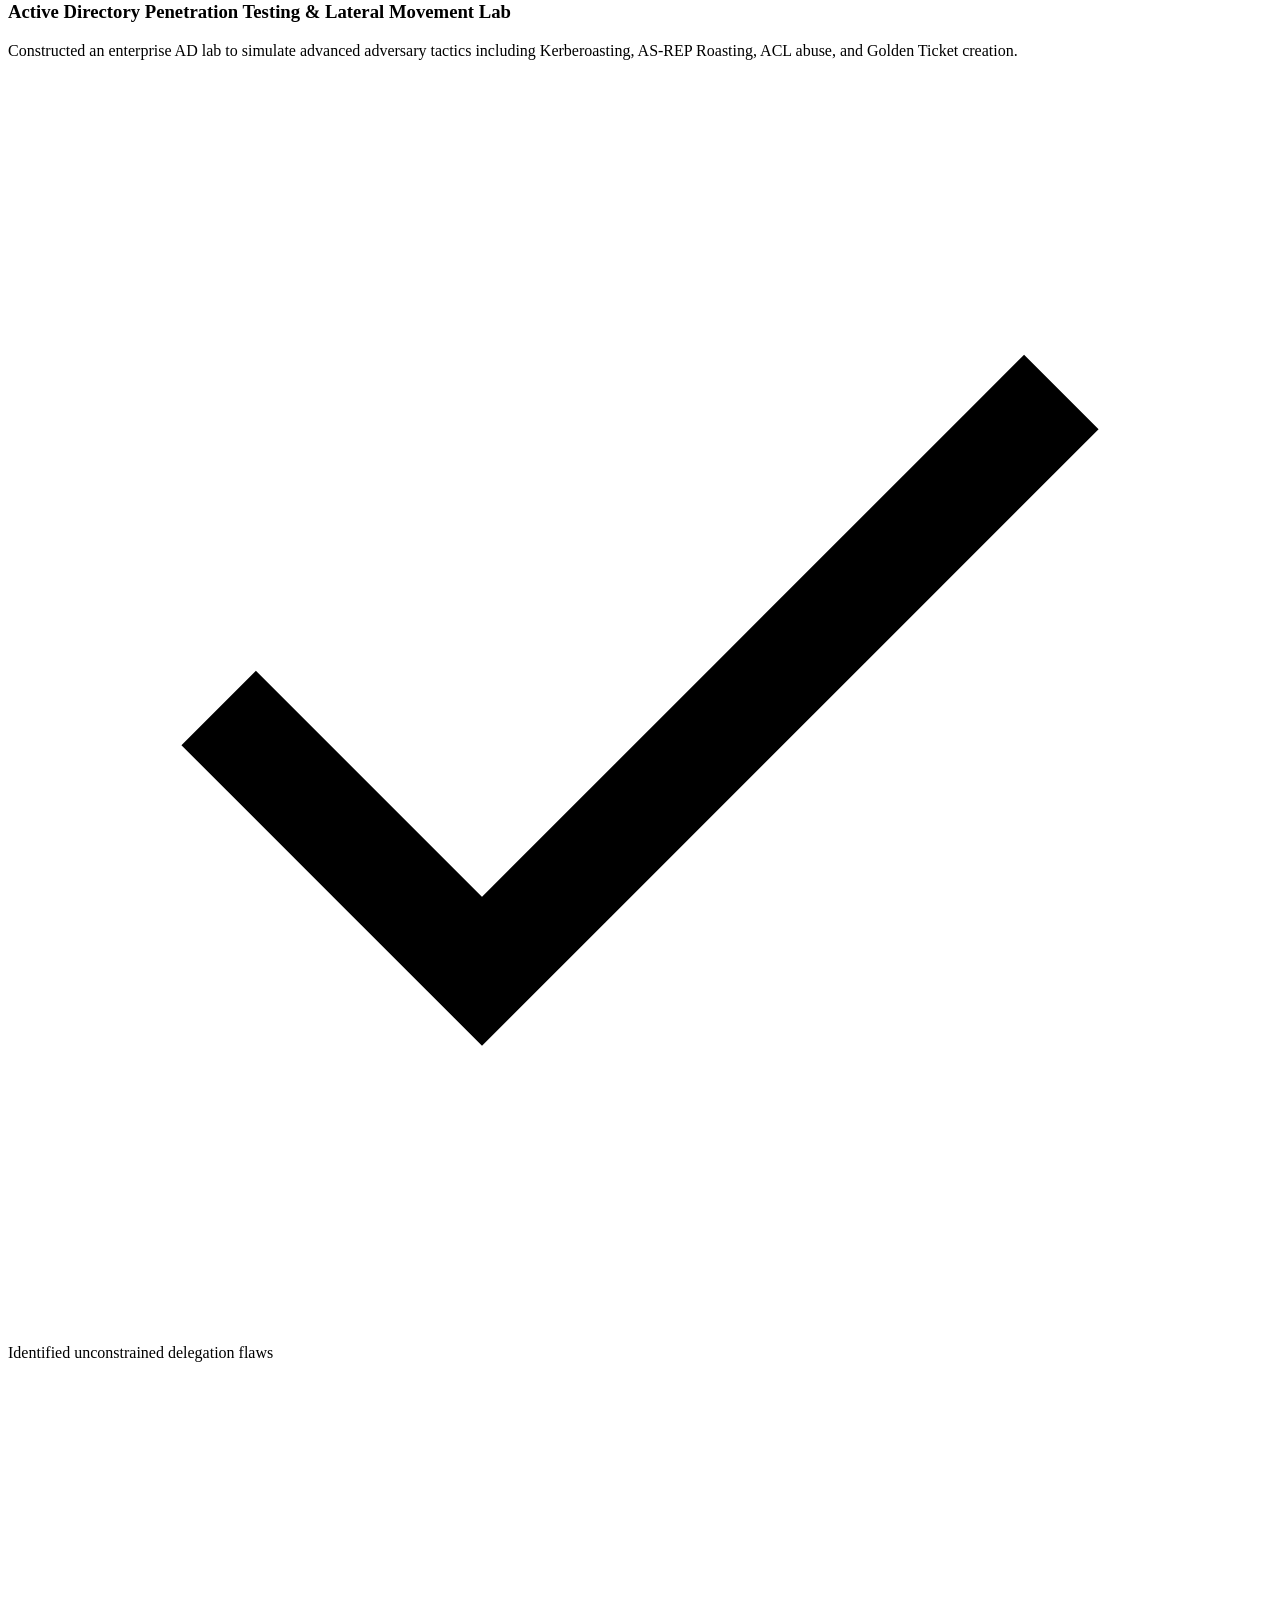
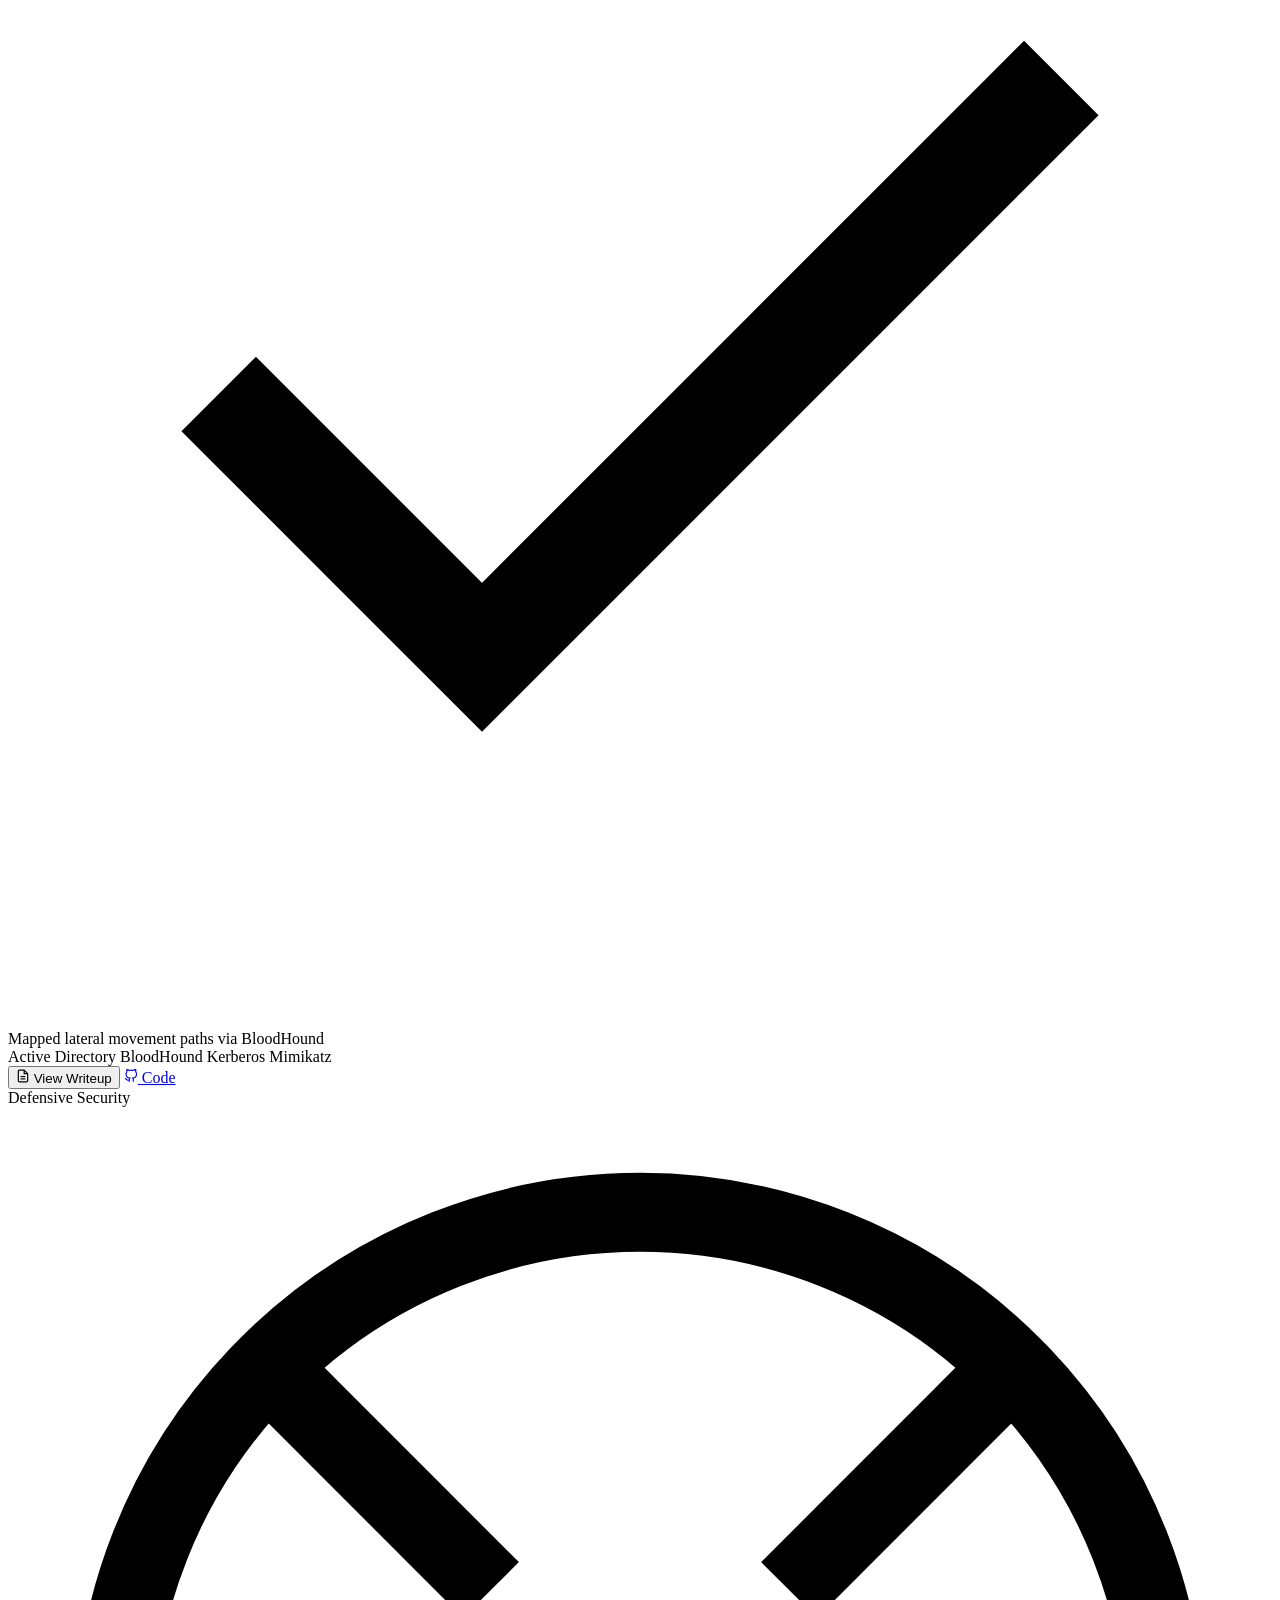
==== commit 1a7e2bef: "Deploy index.html - Cyber security portfolio redesign" ====
--- a/index.html
+++ b/index.html
@@ -1,861 +1,967 @@
 <!DOCTYPE html>
-<html lang="en">
+<html lang="en" data-theme="light">
 <head>
-<meta charset="UTF-8">
-<meta name="viewport" content="width=device-width, initial-scale=1.0">
-<title>Md Mahafuz Ahmed Borshon — Cyber Security</title>
-<link href="https://fonts.googleapis.com/css2?family=DM+Serif+Display:ital@0;1&family=DM+Mono:wght@300;400;500&display=swap" rel="stylesheet">
-<style>
-  *, *::before, *::after { box-sizing: border-box; margin: 0; padding: 0; }
-
-  :root {
-    --bg: #0a0c0f;
-    --surface: #111318;
-    --border: rgba(255,255,255,0.07);
-    --text: #e8e6e0;
-    --muted: #6b6f78;
-    --accent: #4ade80;
-    --accent-dim: rgba(74,222,128,0.1);
-    --accent-border: rgba(74,222,128,0.25);
-    --mono: 'DM Mono', monospace;
-    --serif: 'DM Serif Display', serif;
-  }
-
-  html { scroll-behavior: smooth; }
-
-  body {
-    background: var(--bg);
-    color: var(--text);
-    font-family: var(--mono);
-    font-weight: 300;
-    font-size: 14px;
-    line-height: 1.7;
-    min-height: 100vh;
-  }
-
-  /* CURSOR */
-  body::before {
-    content: '';
-    position: fixed;
-    top: 0; left: 0;
-    width: 300px; height: 300px;
-    background: radial-gradient(circle, rgba(74,222,128,0.04) 0%, transparent 70%);
-    pointer-events: none;
-    z-index: 0;
-    transform: translate(-50%, -50%);
-    transition: transform 0.15s ease;
-  }
-
-  /* NAV */
-  nav {
-    position: fixed;
-    top: 0; left: 0; right: 0;
-    z-index: 100;
-    display: flex;
-    justify-content: space-between;
-    align-items: center;
-    padding: 1.25rem 3rem;
-    border-bottom: 1px solid var(--border);
-    background: rgba(10,12,15,0.85);
-    backdrop-filter: blur(12px);
-  }
-
-  .nav-logo {
-    font-family: var(--mono);
-    font-size: 13px;
-    color: var(--accent);
-    letter-spacing: 0.08em;
-    font-weight: 400;
-  }
-
-  .nav-links {
-    display: flex;
-    gap: 2.5rem;
-    list-style: none;
-  }
-
-  .nav-links a {
-    color: var(--muted);
-    text-decoration: none;
-    font-size: 12px;
-    letter-spacing: 0.12em;
-    text-transform: uppercase;
-    transition: color 0.2s;
-  }
-
-  .nav-links a:hover { color: var(--text); }
-
-  /* LAYOUT */
-  main {
-    max-width: 900px;
-    margin: 0 auto;
-    padding: 0 2rem;
-  }
-
-  section {
-    padding: 5rem 0;
-    border-bottom: 1px solid var(--border);
-  }
-
-  section:last-child { border-bottom: none; }
-
-  /* HERO */
-  #hero {
-    padding-top: 9rem;
-    padding-bottom: 5rem;
-    min-height: 100vh;
-    display: flex;
-    flex-direction: column;
-    justify-content: center;
-  }
-
-  .tag {
-    display: inline-flex;
-    align-items: center;
-    gap: 0.5rem;
-    font-size: 11px;
-    letter-spacing: 0.15em;
-    text-transform: uppercase;
-    color: var(--accent);
-    border: 1px solid var(--accent-border);
-    background: var(--accent-dim);
-    padding: 0.3rem 0.75rem;
-    border-radius: 2px;
-    margin-bottom: 2rem;
-  }
-
-  .tag::before {
-    content: '';
-    width: 6px; height: 6px;
-    background: var(--accent);
-    border-radius: 50%;
-    animation: pulse 2s infinite;
-  }
-
-  @keyframes pulse {
-    0%, 100% { opacity: 1; }
-    50% { opacity: 0.3; }
-  }
-
-  h1 {
-    font-family: var(--serif);
-    font-size: clamp(2.8rem, 7vw, 5.5rem);
-    font-weight: 400;
-    line-height: 1.1;
-    letter-spacing: -0.02em;
-    color: var(--text);
-    margin-bottom: 1.5rem;
-  }
-
-  h1 em {
-    font-style: italic;
-    color: var(--muted);
-  }
-
-  .hero-desc {
-    font-size: 15px;
-    color: var(--muted);
-    max-width: 560px;
-    line-height: 1.8;
-    margin-bottom: 2.5rem;
-  }
-
-  .hero-links {
-    display: flex;
-    gap: 1rem;
-    flex-wrap: wrap;
-  }
-
-  .btn {
-    display: inline-flex;
-    align-items: center;
-    gap: 0.5rem;
-    font-family: var(--mono);
-    font-size: 12px;
-    letter-spacing: 0.1em;
-    padding: 0.6rem 1.25rem;
-    border-radius: 2px;
-    text-decoration: none;
-    transition: all 0.2s;
-    cursor: pointer;
-  }
-
-  .btn-primary {
-    background: var(--accent);
-    color: #0a0c0f;
-    font-weight: 500;
-    border: 1px solid var(--accent);
-  }
-
-  .btn-primary:hover { background: #86efac; border-color: #86efac; }
-
-  .btn-outline {
-    background: transparent;
-    color: var(--muted);
-    border: 1px solid var(--border);
-  }
-
-  .btn-outline:hover { border-color: rgba(255,255,255,0.15); color: var(--text); }
-
-  /* SECTION HEADERS */
-  .sec-label {
-    font-size: 11px;
-    letter-spacing: 0.2em;
-    text-transform: uppercase;
-    color: var(--accent);
-    margin-bottom: 0.5rem;
-  }
-
-  h2 {
-    font-family: var(--serif);
-    font-size: clamp(1.8rem, 4vw, 2.8rem);
-    font-weight: 400;
-    color: var(--text);
-    margin-bottom: 3rem;
-    line-height: 1.2;
-  }
-
-  /* ABOUT */
-  .about-grid {
-    display: grid;
-    grid-template-columns: 1fr 1fr;
-    gap: 3rem;
-    align-items: start;
-  }
-
-  .about-text p {
-    color: var(--muted);
-    line-height: 1.8;
-    margin-bottom: 1rem;
-    font-size: 14px;
-  }
-
-  .about-text p:last-child { margin-bottom: 0; }
-
-  .stats-grid {
-    display: grid;
-    grid-template-columns: 1fr 1fr;
-    gap: 1px;
-    background: var(--border);
-    border: 1px solid var(--border);
-  }
-
-  .stat {
-    background: var(--surface);
-    padding: 1.5rem;
-  }
-
-  .stat-num {
-    font-family: var(--serif);
-    font-size: 2.2rem;
-    color: var(--accent);
-    line-height: 1;
-    margin-bottom: 0.3rem;
-  }
-
-  .stat-label {
-    font-size: 11px;
-    color: var(--muted);
-    letter-spacing: 0.08em;
-    text-transform: uppercase;
-  }
-
-  /* SKILLS */
-  .skills-block { margin-bottom: 2.5rem; }
-
-  .skills-title {
-    font-size: 11px;
-    letter-spacing: 0.15em;
-    text-transform: uppercase;
-    color: var(--muted);
-    margin-bottom: 1rem;
-    padding-bottom: 0.5rem;
-    border-bottom: 1px solid var(--border);
-  }
-
-  .skill-tags {
-    display: flex;
-    flex-wrap: wrap;
-    gap: 0.5rem;
-  }
-
-  .skill-tag {
-    font-size: 12px;
-    padding: 0.3rem 0.75rem;
-    border: 1px solid var(--border);
-    color: var(--muted);
-    border-radius: 2px;
-    transition: all 0.2s;
-    letter-spacing: 0.04em;
-  }
-
-  .skill-tag:hover {
-    border-color: var(--accent-border);
-    color: var(--accent);
-    background: var(--accent-dim);
-  }
-
-  /* EXPERIENCE */
-  .exp-item {
-    display: grid;
-    grid-template-columns: 200px 1fr;
-    gap: 2rem;
-    padding: 2rem 0;
-    border-top: 1px solid var(--border);
-  }
-
-  .exp-item:first-of-type { border-top: none; padding-top: 0; }
-
-  .exp-meta {
-    display: flex;
-    flex-direction: column;
-    gap: 0.4rem;
-  }
-
-  .exp-date {
-    font-size: 11px;
-    color: var(--accent);
-    letter-spacing: 0.08em;
-  }
-
-  .exp-company {
-    font-size: 13px;
-    color: var(--muted);
-  }
-
-  .exp-role {
-    font-family: var(--serif);
-    font-size: 1.1rem;
-    color: var(--text);
-    margin-bottom: 0.75rem;
-    line-height: 1.3;
-  }
-
-  .exp-desc {
-    color: var(--muted);
-    font-size: 13px;
-    line-height: 1.8;
-    margin-bottom: 1rem;
-  }
-
-  .exp-tools {
-    display: flex;
-    flex-wrap: wrap;
-    gap: 0.4rem;
-  }
-
-  .tool-badge {
-    font-size: 11px;
-    padding: 0.2rem 0.6rem;
-    background: var(--surface);
-    border: 1px solid var(--border);
-    color: var(--muted);
-    border-radius: 2px;
-    letter-spacing: 0.04em;
-  }
-
-  /* PROJECTS */
-  .projects-grid {
-    display: grid;
-    grid-template-columns: 1fr 1fr;
-    gap: 1.5rem;
-  }
-
-  .project-card {
-    background: var(--surface);
-    border: 1px solid var(--border);
-    padding: 1.75rem;
-    border-radius: 2px;
-    transition: border-color 0.2s;
-    position: relative;
-    overflow: hidden;
-  }
-
-  .project-card::before {
-    content: '';
-    position: absolute;
-    top: 0; left: 0; right: 0;
-    height: 2px;
-    background: var(--accent);
-    transform: scaleX(0);
-    transform-origin: left;
-    transition: transform 0.3s;
-  }
-
-  .project-card:hover { border-color: var(--accent-border); }
-  .project-card:hover::before { transform: scaleX(1); }
-
-  .project-label {
-    font-size: 10px;
-    letter-spacing: 0.15em;
-    text-transform: uppercase;
-    color: var(--accent);
-    margin-bottom: 0.75rem;
-  }
-
-  .project-title {
-    font-family: var(--serif);
-    font-size: 1.1rem;
-    color: var(--text);
-    margin-bottom: 0.75rem;
-    line-height: 1.3;
-  }
-
-  .project-desc {
-    font-size: 12px;
-    color: var(--muted);
-    line-height: 1.7;
-    margin-bottom: 1.25rem;
-  }
-
-  .project-meta {
-    font-size: 11px;
-    color: var(--muted);
-    letter-spacing: 0.04em;
-  }
-
-  /* CERTS */
-  .certs-grid {
-    display: grid;
-    grid-template-columns: 1fr 1fr;
-    gap: 1rem;
-  }
-
-  .cert-item {
-    display: flex;
-    align-items: flex-start;
-    gap: 1rem;
-    padding: 1.25rem;
-    border: 1px solid var(--border);
-    background: var(--surface);
-    border-radius: 2px;
-    transition: border-color 0.2s;
-  }
-
-  .cert-item:hover { border-color: var(--accent-border); }
-
-  .cert-icon {
-    width: 28px;
-    height: 28px;
-    background: var(--accent-dim);
-    border: 1px solid var(--accent-border);
-    border-radius: 2px;
-    display: flex;
-    align-items: center;
-    justify-content: center;
-    font-size: 12px;
-    color: var(--accent);
-    flex-shrink: 0;
-  }
-
-  .cert-name {
-    font-size: 12px;
-    color: var(--text);
-    line-height: 1.4;
-    margin-bottom: 0.2rem;
-    font-weight: 400;
-  }
-
-  .cert-issuer {
-    font-size: 11px;
-    color: var(--muted);
-  }
-
-  /* CONTACT */
-  .contact-grid {
-    display: grid;
-    grid-template-columns: 1fr 1fr;
-    gap: 3rem;
-    align-items: start;
-  }
-
-  .contact-intro {
-    color: var(--muted);
-    font-size: 14px;
-    line-height: 1.8;
-    margin-bottom: 1.5rem;
-  }
-
-  .contact-links {
-    display: flex;
-    flex-direction: column;
-    gap: 0.75rem;
-  }
-
-  .contact-link {
-    display: flex;
-    align-items: center;
-    gap: 1rem;
-    padding: 0.9rem 1rem;
-    border: 1px solid var(--border);
-    text-decoration: none;
-    color: var(--muted);
-    font-size: 13px;
-    transition: all 0.2s;
-    border-radius: 2px;
-  }
-
-  .contact-link:hover {
-    border-color: var(--accent-border);
-    color: var(--text);
-    background: var(--accent-dim);
-  }
-
-  .contact-link-icon {
-    width: 20px;
-    height: 20px;
-    color: var(--accent);
-    flex-shrink: 0;
-  }
-
-  .edu-block {
-    background: var(--surface);
-    border: 1px solid var(--border);
-    padding: 1.75rem;
-    border-radius: 2px;
-  }
-
-  .edu-degree {
-    font-family: var(--serif);
-    font-size: 1.1rem;
-    color: var(--text);
-    margin-bottom: 0.4rem;
-  }
-
-  .edu-uni {
-    font-size: 13px;
-    color: var(--muted);
-    margin-bottom: 1rem;
-  }
-
-  .edu-cgpa {
-    display: inline-flex;
-    align-items: center;
-    gap: 0.5rem;
-    font-size: 12px;
-    color: var(--accent);
-    border: 1px solid var(--accent-border);
-    background: var(--accent-dim);
-    padding: 0.3rem 0.75rem;
-    border-radius: 2px;
-  }
-
-  /* FOOTER */
-  footer {
-    padding: 2rem;
-    text-align: center;
-    font-size: 12px;
-    color: var(--muted);
-    letter-spacing: 0.08em;
-    border-top: 1px solid var(--border);
-  }
-
-  /* FADE IN */
-  .fade-in {
-    opacity: 0;
-    transform: translateY(16px);
-    transition: opacity 0.5s ease, transform 0.5s ease;
-  }
-
-  .fade-in.visible {
-    opacity: 1;
-    transform: translateY(0);
-  }
-
-  /* RESPONSIVE */
-  @media (max-width: 700px) {
-    nav { padding: 1rem 1.5rem; }
-    .nav-links { display: none; }
-    main { padding: 0 1.25rem; }
-    .about-grid, .contact-grid, .projects-grid, .certs-grid { grid-template-columns: 1fr; }
-    .exp-item { grid-template-columns: 1fr; gap: 0.5rem; }
-    h1 { font-size: 2.4rem; }
-  }
-</style>
+  <meta charset="UTF-8">
+  <meta name="viewport" content="width=device-width, initial-scale=1.0">
+  
+  <!-- SEO & Primary Meta Tags -->
+  <title>Mahafuz Borshon — Cyber Security Engineer & Security Researcher</title>
+  <meta name="title" content="Mahafuz Borshon — Cyber Security Engineer & Security Researcher">
+  <meta name="description" content="Portfolio of Mahafuz Borshon, Cyber Security Engineering student specializing in offensive security, penetration testing, SIEM detection engineering, and Active Directory security.">
+  <meta name="keywords" content="Mahafuz Borshon, Cyber Security, Penetration Testing, Red Team, Active Directory, Splunk, SIEM, eJPT, CRTA, Security Researcher, Portfolio">
+  <meta name="author" content="Mahafuz Borshon">
+  <link rel="canonical" href="https://mahafuzborshon.github.io/">
+
+  <!-- Open Graph / Facebook / LinkedIn -->
+  <meta property="og:type" content="website">
+  <meta property="og:url" content="https://mahafuzborshon.github.io/">
+  <meta property="og:title" content="Mahafuz Borshon — Cyber Security Engineer">
+  <meta property="og:description" content="Clean, consultancy-grade cyber security portfolio featuring offensive pentest reports, defensive SIEM setups, and academic research.">
+  <meta property="og:image" content="https://mahafuzborshon.github.io/assets/favicon.svg">
+
+  <!-- Twitter -->
+  <meta property="twitter:card" content="summary_large_image">
+  <meta property="twitter:url" content="https://mahafuzborshon.github.io/">
+  <meta property="twitter:title" content="Mahafuz Borshon — Cyber Security Engineer">
+  <meta property="twitter:description" content="Offensive security, penetration testing, SIEM telemetry, and security research by Mahafuz Borshon.">
+
+  <!-- Favicon -->
+  <link rel="icon" type="image/svg+xml" href="assets/favicon.svg">
+
+  <!-- Google Fonts: Inter (Body), Space Grotesk (Headings), JetBrains Mono (Accents) -->
+  <link rel="preconnect" href="https://fonts.googleapis.com">
+  <link rel="preconnect" href="https://fonts.gstatic.com" crossorigin>
+  <link href="https://fonts.googleapis.com/css2?family=Inter:wght@400;500;600;700&family=JetBrains+Mono:wght@400;500;600;700&family=Space+Grotesk:wght@600;700;800&display=swap" rel="stylesheet">
+
+  <!-- Stylesheets -->
+  <link rel="stylesheet" href="css/styles.css">
+  <link rel="stylesheet" href="css/animations.css">
+
+  <!-- Early Theme Init Script to avoid flash -->
+  <script src="js/theme.js"></script>
 </head>
 <body>
 
-<nav>
-  <div class="nav-logo">// mahafuz.sec</div>
-  <ul class="nav-links">
-    <li><a href="#about">About</a></li>
-    <li><a href="#skills">Skills</a></li>
-    <li><a href="#experience">Work</a></li>
-    <li><a href="#projects">Projects</a></li>
-    <li><a href="#certs">Certs</a></li>
-    <li><a href="#contact">Contact</a></li>
-  </ul>
-</nav>
-
-<main>
-
-  <!-- HERO -->
-  <section id="hero">
-    <div class="tag">Available for opportunities</div>
-    <h1>Md Mahafuz<br><em>Ahmed Borshon</em></h1>
-    <p class="hero-desc">Ethical Hacker & Web Security Specialist. I help organizations find vulnerabilities, harden systems, and respond to incidents — before the adversaries do.</p>
-    <div class="hero-links">
-      <a href="mailto:mahafuzborshon@gmail.com" class="btn btn-primary">Get in touch →</a>
-      <a href="https://linkedin.com/in/mahafuzborshon/" class="btn btn-outline" target="_blank">LinkedIn ↗</a>
+  <!-- ========================================================================
+       SITE HEADER & NAVIGATION
+       ======================================================================== -->
+  <header class="site-header">
+    <div class="container nav-container">
+      <a href="#hero" class="logo" aria-label="Mahafuz Borshon Home">
+        <div class="logo-badge">MB</div>
+        <span class="logo-text">mahafuz<span>.sec</span></span>
+      </a>
+
+      <!-- Desktop & Mobile Navigation Links -->
+      <nav id="nav-menu" class="nav-menu" aria-label="Main Navigation">
+        <a href="#about" class="nav-link">About</a>
+        <a href="#education" class="nav-link">Education</a>
+        <a href="#experience" class="nav-link">Experience</a>
+        <a href="#skills" class="nav-link">Skills</a>
+        <a href="#projects" class="nav-link">Projects</a>
+        <a href="#certifications" class="nav-link">Certifications</a>
+        <a href="#contact" class="nav-link">Contact</a>
+      </nav>
+
+      <!-- Nav Actions (Resume + Theme Switcher + Hamburger) -->
+      <div class="nav-actions">
+        <a href="resume.html" class="btn btn-secondary btn-sm" target="_blank" rel="noopener noreferrer">
+          <svg xmlns="http://www.w3.org/2000/svg" width="16" height="16" viewBox="0 0 24 24" fill="none" stroke="currentColor" stroke-width="2" stroke-linecap="round" stroke-linejoin="round"><path d="M14 2H6a2 2 0 0 0-2 2v16a2 2 0 0 0 2 2h12a2 2 0 0 0 2-2V8z"></path><polyline points="14 2 14 8 20 8"></polyline><line x1="16" y1="13" x2="8" y2="13"></line><line x1="16" y1="17" x2="8" y2="17"></line><polyline points="10 9 9 9 8 9"></polyline></svg>
+          <span>Resume</span>
+        </a>
+
+        <!-- Dark / Light Mode Toggle Button -->
+        <button id="theme-toggle-btn" class="theme-toggle" aria-label="Toggle theme mode" type="button">
+          <!-- Sun Icon (shown in dark mode) -->
+          <svg class="sun-icon" xmlns="http://www.w3.org/2000/svg" width="18" height="18" viewBox="0 0 24 24" fill="none" stroke="currentColor" stroke-width="2" stroke-linecap="round" stroke-linejoin="round"><circle cx="12" cy="12" r="5"></circle><line x1="12" y1="1" x2="12" y2="3"></line><line x1="12" y1="21" x2="12" y2="23"></line><line x1="4.22" y1="4.22" x2="5.64" y2="5.64"></line><line x1="18.36" y1="18.36" x2="19.78" y2="19.78"></line><line x1="1" y1="12" x2="3" y2="12"></line><line x1="21" y1="12" x2="23" y2="12"></line><line x1="4.22" y1="19.78" x2="5.64" y2="18.36"></line><line x1="18.36" y1="5.64" x2="19.78" y2="4.22"></line></svg>
+          <!-- Moon Icon (shown in light mode) -->
+          <svg class="moon-icon" xmlns="http://www.w3.org/2000/svg" width="18" height="18" viewBox="0 0 24 24" fill="none" stroke="currentColor" stroke-width="2" stroke-linecap="round" stroke-linejoin="round"><path d="M21 12.79A9 9 0 1 1 11.21 3 7 7 0 0 0 21 12.79z"></path></svg>
+        </button>
+
+        <!-- Mobile Hamburger Button -->
+        <button id="hamburger-btn" class="hamburger" aria-label="Toggle mobile menu" aria-expanded="false" type="button">
+          <span></span>
+          <span></span>
+          <span></span>
+        </button>
+      </div>
     </div>
-  </section>
-
-  <!-- ABOUT -->
-  <section id="about">
-    <p class="sec-label">01 — About</p>
-    <h2>Security by <em>instinct</em></h2>
-    <div class="about-grid fade-in">
-      <div class="about-text">
-        <p>Trained Ethical Hacker with hands-on experience in penetration testing, vulnerability scanning, malware analysis, and security hardening across real-world lab environments.</p>
-        <p>Currently pursuing B.Sc. in Cyber Security Engineering at University of Frontier Technology, Bangladesh — with a strong foundation in both offensive and defensive security disciplines.</p>
-        <p>I think like an attacker to defend like a specialist.</p>
-      </div>
-      <div>
-        <div class="stats-grid">
-          <div class="stat">
-            <div class="stat-num">10+</div>
-            <div class="stat-label">Lab environments tested</div>
-          </div>
-          <div class="stat">
-            <div class="stat-num">5+</div>
-            <div class="stat-label">Intrusions detected</div>
-          </div>
-          <div class="stat">
-            <div class="stat-num">3</div>
-            <div class="stat-label">Core certifications</div>
-          </div>
-          <div class="stat">
-            <div class="stat-num">3.5</div>
-            <div class="stat-label">CGPA / 4.0</div>
-          </div>
-        </div>
+  </header>
+
+  <main>
+    <!-- ========================================================================
+         HERO SECTION
+         ======================================================================== -->
+    <section id="hero" class="hero">
+      <div class="container">
+        <div class="hero-content reveal-on-scroll">
+          <!-- Availability Badge -->
+          <div class="status-badge">
+            <span class="pulse-dot"></span>
+            <span>Available for Security Roles &amp; Pentesting Engagements</span>
+          </div>
+
+          <!-- Main Title -->
+          <h1 class="hero-title">
+            Mahafuz Borshon<br>
+            <span class="highlight">Cyber Security Engineer</span>
+          </h1>
+
+          <!-- Subtitle / Pitch -->
+          <p class="hero-subtitle">
+            Cyber Security Engineering undergraduate specializing in offensive penetration testing, Active Directory exploitation, and SIEM threat hunting. Building resilient security architectures through deep protocol analysis and proactive vulnerability assessment.
+          </p>
+
+          <!-- Momentum Bar -->
+          <div class="momentum-bar">
+            <span class="momentum-label">Current Focus:</span>
+            <span>OSCP Preparation &bull; Researching Cloud Threat Vectors &amp; Active Directory Delegation Flaws</span>
+          </div>
+
+          <!-- CTAs -->
+          <div class="hero-actions">
+            <a href="resume.html" class="btn btn-primary btn-lg" target="_blank" rel="noopener noreferrer">
+              <svg xmlns="http://www.w3.org/2000/svg" width="18" height="18" viewBox="0 0 24 24" fill="none" stroke="currentColor" stroke-width="2" stroke-linecap="round" stroke-linejoin="round"><path d="M21 15v4a2 2 0 0 1-2 2H5a2 2 0 0 1-2-2v-4"></path><polyline points="7 10 12 15 17 10"></polyline><line x1="12" y1="15" x2="12" y2="3"></line></svg>
+              <span>Download Resume</span>
+            </a>
+            <a href="#projects" class="btn btn-secondary btn-lg">
+              <svg xmlns="http://www.w3.org/2000/svg" width="18" height="18" viewBox="0 0 24 24" fill="none" stroke="currentColor" stroke-width="2" stroke-linecap="round" stroke-linejoin="round"><polygon points="12 2 2 7 12 12 22 7 12 2"></polygon><polyline points="2 17 12 22 22 17"></polyline><polyline points="2 12 12 17 22 12"></polyline></svg>
+              <span>View Technical Work</span>
+            </a>
+            <a href="https://github.com/mahafuzborshon" class="btn btn-secondary btn-lg" target="_blank" rel="noopener noreferrer" aria-label="GitHub Profile">
+              <svg xmlns="http://www.w3.org/2000/svg" width="18" height="18" viewBox="0 0 24 24" fill="none" stroke="currentColor" stroke-width="2" stroke-linecap="round" stroke-linejoin="round"><path d="M9 19c-5 1.5-5-2.5-7-3m14 6v-3.87a3.37 3.37 0 0 0-.94-2.61c3.14-.35 6.44-1.54 6.44-7A5.44 5.44 0 0 0 20 4.77 5.07 5.07 0 0 0 19.91 1S18.73.65 16 2.48a13.38 13.38 0 0 0-7 0C6.27.65 5.09 1 5.09 1A5.07 5.07 0 0 0 5 4.77a5.44 5.44 0 0 0-1.5 3.78c0 5.42 3.3 6.61 6.44 7A3.37 3.37 0 0 0 9 18.13V22"></path></svg>
+              <span>GitHub</span>
+            </a>
+          </div>
+
+          <!-- Precision Metrics -->
+          <div class="hero-metrics">
+            <div class="metric-item">
+              <span class="metric-value">5+</span>
+              <span class="metric-label">Simulated Lab Intrusions Detected</span>
+            </div>
+            <div class="metric-item">
+              <span class="metric-value">10+</span>
+              <span class="metric-label">Security Writeups &amp; Labs</span>
+            </div>
+            <div class="metric-item">
+              <span class="metric-value">3.85</span>
+              <span class="metric-label">Cyber Security CGPA</span>
+            </div>
+            <div class="metric-item">
+              <span class="metric-value">100%</span>
+              <span class="metric-label">Hands-on Lab &amp; Defense Focus</span>
+            </div>
+          </div>
+        </div>
+      </div>
+    </section>
+
+    <!-- ========================================================================
+         SECTION 01: ABOUT
+         ======================================================================== -->
+    <section id="about" class="section section-alt">
+      <div class="container">
+        <div class="section-header reveal-on-scroll">
+          <div class="section-number">01 — About</div>
+          <h2 class="section-title">Security Engineering with Analytical Rigor</h2>
+          <p class="section-desc">Bridging academic principles with adversary simulation to identify flaws before adversaries can exploit them.</p>
+        </div>
+
+        <div class="about-grid">
+          <!-- Bio Narrative -->
+          <div class="about-text reveal-on-scroll">
+            <p>
+              I am a <strong>Cyber Security Engineering</strong> student with a deep fascination for low-level systems, protocol vulnerabilities, and adversary emulation. Rather than approaching security merely as a compliance checklist, I treat it as an evolving engineering discipline where robust architecture and practical offensive validation meet.
+            </p>
+            <p>
+              My hands-on work spans across enterprise <strong>Active Directory penetration testing</strong>, custom vulnerability tooling in Python, and configuring real-time telemetry pipelines using <strong>Splunk SIEM</strong> and <strong>Suricata NIDS</strong>.
+            </p>
+            <p>
+              Whether identifying misconfigurations in Kerberos authentication or analyzing malware in isolated sandboxes, I prioritize clear technical documentation and actionable remediation guidelines.
+            </p>
+
+            <div class="specialty-list">
+              <div class="specialty-item">
+                <svg xmlns="http://www.w3.org/2000/svg" viewBox="0 0 24 24" fill="none" stroke="currentColor" stroke-width="2" stroke-linecap="round" stroke-linejoin="round"><polyline points="20 6 9 17 4 12"></polyline></svg>
+                <span>Active Directory &amp; Red Teaming</span>
+              </div>
+              <div class="specialty-item">
+                <svg xmlns="http://www.w3.org/2000/svg" viewBox="0 0 24 24" fill="none" stroke="currentColor" stroke-width="2" stroke-linecap="round" stroke-linejoin="round"><polyline points="20 6 9 17 4 12"></polyline></svg>
+                <span>SIEM &amp; Threat Detection Rules</span>
+              </div>
+              <div class="specialty-item">
+                <svg xmlns="http://www.w3.org/2000/svg" viewBox="0 0 24 24" fill="none" stroke="currentColor" stroke-width="2" stroke-linecap="round" stroke-linejoin="round"><polyline points="20 6 9 17 4 12"></polyline></svg>
+                <span>Web Application Assessment</span>
+              </div>
+              <div class="specialty-item">
+                <svg xmlns="http://www.w3.org/2000/svg" viewBox="0 0 24 24" fill="none" stroke="currentColor" stroke-width="2" stroke-linecap="round" stroke-linejoin="round"><polyline points="20 6 9 17 4 12"></polyline></svg>
+                <span>Network Protocol &amp; Packet Analysis</span>
+              </div>
+            </div>
+          </div>
+
+          <!-- Quick Fact Sheet Card -->
+          <div class="about-card reveal-on-scroll delay-100">
+            <div class="about-card-header">
+              <svg xmlns="http://www.w3.org/2000/svg" viewBox="0 0 24 24" fill="none" stroke="currentColor" stroke-width="2" stroke-linecap="round" stroke-linejoin="round"><path d="M12 22s8-4 8-10V5l-8-3-8 3v7c0 6 8 10 8 10z"></path></svg>
+              <h3 class="about-card-title">Professional Snapshot</h3>
+            </div>
+            <div class="about-card-list">
+              <div class="about-card-row">
+                <span class="about-card-label">Primary Role</span>
+                <span class="about-card-val">Cyber Security Engineer</span>
+              </div>
+              <div class="about-card-row">
+                <span class="about-card-label">Core Specialization</span>
+                <span class="about-card-val">Offensive Security &amp; SIEM</span>
+              </div>
+              <div class="about-card-row">
+                <span class="about-card-label">Degree</span>
+                <span class="about-card-val">B.Sc. Cyber Security Eng.</span>
+              </div>
+              <div class="about-card-row">
+                <span class="about-card-label">Location / Availability</span>
+                <span class="about-card-val">Remote / Worldwide</span>
+              </div>
+              <div class="about-card-row">
+                <span class="about-card-label">Key Toolchain</span>
+                <span class="about-card-val">Splunk &bull; Burp Pro &bull; BloodHound</span>
+              </div>
+            </div>
+          </div>
+        </div>
+      </div>
+    </section>
+
+    <!-- ========================================================================
+         SECTION 02 & 03: ACADEMIC & HANDS-ON WORK (EDUCATION & EXPERIENCE)
+         ======================================================================== -->
+    <section id="education" class="section">
+      <div class="container">
+        <div class="section-header reveal-on-scroll">
+          <div class="section-number">02 — Academic &amp; Hands-On Foundations</div>
+          <h2 class="section-title">Education &amp; Professional Trajectory</h2>
+          <p class="section-desc">Parallel progression through rigorous engineering coursework and hands-on operational defense &amp; offensive research.</p>
+        </div>
+
+        <div class="dual-timeline-grid">
+          <!-- EDUCATION COLUMN -->
+          <div class="timeline-column reveal-on-scroll">
+            <h3 class="timeline-column-title">
+              <svg xmlns="http://www.w3.org/2000/svg" viewBox="0 0 24 24" fill="none" stroke="currentColor" stroke-width="2" stroke-linecap="round" stroke-linejoin="round"><path d="M22 10v6M2 10l10-5 10 5-10 5z"></path><path d="M6 12v5c3 3 9 3 12 0v-5"></path></svg>
+              <span>Academic Foundation</span>
+            </h3>
+
+            <div class="timeline-track">
+              <div class="timeline-entry">
+                <div class="timeline-node"></div>
+                <div class="timeline-card">
+                  <span class="timeline-period">2022 — Expected 2026</span>
+                  <h4 class="timeline-entry-title">B.Sc. in Cyber Security Engineering</h4>
+                  <div class="timeline-institution">University of Frontier Technology</div>
+                  
+                  <div class="timeline-meta-badge">
+                    <svg xmlns="http://www.w3.org/2000/svg" width="14" height="14" viewBox="0 0 24 24" fill="none" stroke="currentColor" stroke-width="2" stroke-linecap="round" stroke-linejoin="round"><polyline points="20 6 9 17 4 12"></polyline></svg>
+                    <span>CGPA: 3.85 / 4.00</span>
+                  </div>
+
+                  <p class="timeline-body">
+                    Comprehensive study of computer system architectures, modern cryptographic primitives, and enterprise security management. Emphasis on secure software engineering, threat modeling, and defensive pipeline integration.
+                  </p>
+
+                  <div class="timeline-tags-label">Relevant Coursework:</div>
+                  <div class="tag-list">
+                    <span class="tag-pill accent">Network Security &amp; Cryptography</span>
+                    <span class="tag-pill accent">Ethical Hacking &amp; Pentesting</span>
+                    <span class="tag-pill">Systems Architecture</span>
+                    <span class="tag-pill">Database Security</span>
+                    <span class="tag-pill">Incident Response &amp; SIEM</span>
+                    <span class="tag-pill">Reverse Engineering</span>
+                  </div>
+                </div>
+              </div>
+            </div>
+          </div>
+
+          <!-- EXPERIENCE COLUMN -->
+          <div id="experience" class="timeline-column reveal-on-scroll delay-100">
+            <h3 class="timeline-column-title">
+              <svg xmlns="http://www.w3.org/2000/svg" viewBox="0 0 24 24" fill="none" stroke="currentColor" stroke-width="2" stroke-linecap="round" stroke-linejoin="round"><rect x="2" y="7" width="20" height="14" rx="2" ry="2"></rect><path d="M16 21V5a2 2 0 0 0-2-2h-4a2 2 0 0 0-2 2v16"></path></svg>
+              <span>Hands-On Experience</span>
+            </h3>
+
+            <div class="timeline-track">
+              <!-- Experience Entry 1 -->
+              <div class="timeline-entry">
+                <div class="timeline-node green"></div>
+                <div class="timeline-card">
+                  <span class="timeline-period">2023 — Present</span>
+                  <h4 class="timeline-entry-title">Cyber Security Intern / Junior Analyst</h4>
+                  <div class="timeline-institution">CodemanBD &bull; Security Operations &amp; Labs</div>
+                  <p class="timeline-body">
+                    Executed black-box and grey-box security assessments on internal lab web applications. Monitored security telemetry in Splunk SIEM, tuned correlation searches, and authored comprehensive remediation reports.
+                  </p>
+                  <div class="timeline-tags-label">Technologies Deployed:</div>
+                  <div class="tag-list">
+                    <span class="tag-pill accent">Splunk SIEM</span>
+                    <span class="tag-pill accent">Burp Suite Pro</span>
+                    <span class="tag-pill">Suricata IDS</span>
+                    <span class="tag-pill">Wireshark</span>
+                    <span class="tag-pill">Linux Hardening</span>
+                  </div>
+                </div>
+              </div>
+
+              <!-- Experience Entry 2 -->
+              <div class="timeline-entry">
+                <div class="timeline-node green"></div>
+                <div class="timeline-card">
+                  <span class="timeline-period">2022 — Present</span>
+                  <h4 class="timeline-entry-title">Security Lab Researcher &amp; CTF Practitioner</h4>
+                  <div class="timeline-institution">Independent Research &bull; HackTheBox / TryHackMe</div>
+                  <p class="timeline-body">
+                    Engineered virtual enterprise labs to replicate modern Active Directory privilege escalation pathways, Kerberos vulnerabilities, and custom C2 communication channels.
+                  </p>
+                  <div class="timeline-tags-label">Technologies Deployed:</div>
+                  <div class="tag-list">
+                    <span class="tag-pill accent">BloodHound</span>
+                    <span class="tag-pill accent">Mimikatz</span>
+                    <span class="tag-pill">Metasploit</span>
+                    <span class="tag-pill">Python AsyncIO</span>
+                  </div>
+                </div>
+              </div>
+            </div>
+          </div>
+        </div>
+      </div>
+    </section>
+
+    <!-- ========================================================================
+         SECTION 04: SKILLS MATRIX (CATEGORIZED & PROFICIENCY INDICATORS)
+         ======================================================================== -->
+    <section id="skills" class="section section-alt">
+      <div class="container">
+        <div class="section-header reveal-on-scroll">
+          <div class="section-number">03 — Technical Capabilities</div>
+          <h2 class="section-title">Skills &amp; Competency Matrix</h2>
+          <p class="section-desc">Categorized technical strengths with clear proficiency tiers reflecting real-world lab and assessment experience.</p>
+        </div>
+
+        <div class="skills-grid">
+          <!-- 1. Offensive Security -->
+          <div class="skill-card reveal-on-scroll">
+            <div class="skill-card-header">
+              <div class="skill-icon-wrap">
+                <svg xmlns="http://www.w3.org/2000/svg" width="20" height="20" viewBox="0 0 24 24" fill="none" stroke="currentColor" stroke-width="2" stroke-linecap="round" stroke-linejoin="round"><path d="M12 22s8-4 8-10V5l-8-3-8 3v7c0 6 8 10 8 10z"></path></svg>
+              </div>
+              <h3 class="skill-group-title">Offensive Security &amp; Pentesting</h3>
+            </div>
+            <div class="skill-items-list">
+              <div class="skill-item">
+                <span class="skill-name">Active Directory Attacks</span>
+                <span class="proficiency-badge advanced">Advanced</span>
+              </div>
+              <div class="skill-item">
+                <span class="skill-name">Web App Pentesting (OWASP)</span>
+                <span class="proficiency-badge advanced">Advanced</span>
+              </div>
+              <div class="skill-item">
+                <span class="skill-name">Privilege Escalation (Win/Lin)</span>
+                <span class="proficiency-badge advanced">Advanced</span>
+              </div>
+              <div class="skill-item">
+                <span class="skill-name">Burp Suite Pro &amp; Metasploit</span>
+                <span class="proficiency-badge advanced">Advanced</span>
+              </div>
+              <div class="skill-item">
+                <span class="skill-name">BloodHound &amp; Kerberoasting</span>
+                <span class="proficiency-badge proficient">Proficient</span>
+              </div>
+            </div>
+          </div>
+
+          <!-- 2. Defensive Security & SIEM -->
+          <div class="skill-card reveal-on-scroll delay-100">
+            <div class="skill-card-header">
+              <div class="skill-icon-wrap green">
+                <svg xmlns="http://www.w3.org/2000/svg" width="20" height="20" viewBox="0 0 24 24" fill="none" stroke="currentColor" stroke-width="2" stroke-linecap="round" stroke-linejoin="round"><path d="M21 16V8a2 2 0 0 0-1-1.73l-7-4a2 2 0 0 0-2 0l-7 4A2 2 0 0 0 3 8v8a2 2 0 0 0 1 1.73l7 4a2 2 0 0 0 2 0l7-4A2 2 0 0 0 21 16z"></path></svg>
+              </div>
+              <h3 class="skill-group-title">Defensive &amp; SOC Telemetry</h3>
+            </div>
+            <div class="skill-items-list">
+              <div class="skill-item">
+                <span class="skill-name">Splunk SIEM (SPL Rules)</span>
+                <span class="proficiency-badge advanced">Advanced</span>
+              </div>
+              <div class="skill-item">
+                <span class="skill-name">Suricata IDS / Snort Rules</span>
+                <span class="proficiency-badge proficient">Proficient</span>
+              </div>
+              <div class="skill-item">
+                <span class="skill-name">Sysmon Telemetry &amp; Log Analysis</span>
+                <span class="proficiency-badge proficient">Proficient</span>
+              </div>
+              <div class="skill-item">
+                <span class="skill-name">MITRE ATT&amp;CK Mapping</span>
+                <span class="proficiency-badge advanced">Advanced</span>
+              </div>
+              <div class="skill-item">
+                <span class="skill-name">Incident Response &amp; Triage</span>
+                <span class="proficiency-badge proficient">Proficient</span>
+              </div>
+            </div>
+          </div>
+
+          <!-- 3. Network & Infrastructure -->
+          <div class="skill-card reveal-on-scroll delay-200">
+            <div class="skill-card-header">
+              <div class="skill-icon-wrap">
+                <svg xmlns="http://www.w3.org/2000/svg" width="20" height="20" viewBox="0 0 24 24" fill="none" stroke="currentColor" stroke-width="2" stroke-linecap="round" stroke-linejoin="round"><circle cx="12" cy="12" r="10"></circle><line x1="2" y1="12" x2="22" y2="12"></line><path d="M12 2a15.3 15.3 0 0 1 4 10 15.3 15.3 0 0 1-4 10 15.3 15.3 0 0 1-4-10 15.3 15.3 0 0 1 4-10z"></path></svg>
+              </div>
+              <h3 class="skill-group-title">Network &amp; Infrastructure</h3>
+            </div>
+            <div class="skill-items-list">
+              <div class="skill-item">
+                <span class="skill-name">TCP/IP Protocol Suite Analysis</span>
+                <span class="proficiency-badge advanced">Advanced</span>
+              </div>
+              <div class="skill-item">
+                <span class="skill-name">Wireshark Packet Analysis</span>
+                <span class="proficiency-badge advanced">Advanced</span>
+              </div>
+              <div class="skill-item">
+                <span class="skill-name">Linux Server Hardening</span>
+                <span class="proficiency-badge advanced">Advanced</span>
+              </div>
+              <div class="skill-item">
+                <span class="skill-name">Windows Server &amp; Domain Admin</span>
+                <span class="proficiency-badge proficient">Proficient</span>
+              </div>
+              <div class="skill-item">
+                <span class="skill-name">Cloud Security (AWS Basics)</span>
+                <span class="proficiency-badge familiar">Familiar</span>
+              </div>
+            </div>
+          </div>
+
+          <!-- 4. Programming & Security Tooling -->
+          <div class="skill-card reveal-on-scroll delay-300">
+            <div class="skill-card-header">
+              <div class="skill-icon-wrap green">
+                <svg xmlns="http://www.w3.org/2000/svg" width="20" height="20" viewBox="0 0 24 24" fill="none" stroke="currentColor" stroke-width="2" stroke-linecap="round" stroke-linejoin="round"><polyline points="16 18 22 12 16 6"></polyline><polyline points="8 6 2 12 8 18"></polyline></svg>
+              </div>
+              <h3 class="skill-group-title">Programming &amp; Tooling</h3>
+            </div>
+            <div class="skill-items-list">
+              <div class="skill-item">
+                <span class="skill-name">Python (AsyncIO / Security Scripts)</span>
+                <span class="proficiency-badge advanced">Advanced</span>
+              </div>
+              <div class="skill-item">
+                <span class="skill-name">Bash &amp; PowerShell Scripting</span>
+                <span class="proficiency-badge advanced">Advanced</span>
+              </div>
+              <div class="skill-item">
+                <span class="skill-name">C / C++ (Low Level Concepts)</span>
+                <span class="proficiency-badge familiar">Familiar</span>
+              </div>
+              <div class="skill-item">
+                <span class="skill-name">SQL &amp; Relational Databases</span>
+                <span class="proficiency-badge proficient">Proficient</span>
+              </div>
+              <div class="skill-item">
+                <span class="skill-name">Ghidra &amp; Volatility 3</span>
+                <span class="proficiency-badge proficient">Proficient</span>
+              </div>
+            </div>
+          </div>
+        </div>
+      </div>
+    </section>
+
+    <!-- ========================================================================
+         SECTION 05: PROJECTS & RESEARCH (WITH WRITEUP / REPORT LINKS)
+         ======================================================================== -->
+    <section id="projects" class="section">
+      <div class="container">
+        <div class="section-header center reveal-on-scroll">
+          <div class="section-number">04 — Technical Projects</div>
+          <h2 class="section-title">Engineered Labs &amp; Security Assessments</h2>
+          <p class="section-desc">Explore end-to-end penetration tests, automated tooling, and defensive telemetry architectures with technical writeups.</p>
+        </div>
+
+        <!-- Filter Controls -->
+        <div class="project-filters reveal-on-scroll">
+          <button class="filter-btn active" data-filter="all" type="button">All Projects</button>
+          <button class="filter-btn" data-filter="offensive" type="button">Offensive &amp; Pentest</button>
+          <button class="filter-btn" data-filter="defensive" type="button">Defensive &amp; SIEM</button>
+          <button class="filter-btn" data-filter="tooling" type="button">Tooling &amp; Forensics</button>
+        </div>
+
+        <!-- Projects Grid -->
+        <div class="projects-grid">
+          <!-- Project 1: Active Directory Lab -->
+          <div class="project-card reveal-on-scroll" data-category="offensive">
+            <div class="project-card-banner">
+              <span class="project-category-tag">Offensive Security</span>
+              <svg class="project-banner-icon" xmlns="http://www.w3.org/2000/svg" viewBox="0 0 24 24" fill="none" stroke="currentColor" stroke-width="1.5"><rect x="2" y="2" width="20" height="8" rx="2" ry="2"></rect><rect x="2" y="14" width="20" height="8" rx="2" ry="2"></rect><line x1="6" y1="6" x2="6.01" y2="6"></line><line x1="6" y1="18" x2="6.01" y2="18"></line></svg>
+            </div>
+            <div class="project-card-body">
+              <h3 class="project-title">Active Directory Penetration Testing &amp; Lateral Movement Lab</h3>
+              <p class="project-desc">
+                Constructed an enterprise AD lab to simulate advanced adversary tactics including Kerberoasting, AS-REP Roasting, ACL abuse, and Golden Ticket creation.
+              </p>
+              
+              <div class="project-highlights">
+                <div class="project-highlight-item">
+                  <svg xmlns="http://www.w3.org/2000/svg" viewBox="0 0 24 24" fill="none" stroke="currentColor" stroke-width="2"><polyline points="20 6 9 17 4 12"></polyline></svg>
+                  <span>Identified unconstrained delegation flaws</span>
+                </div>
+                <div class="project-highlight-item">
+                  <svg xmlns="http://www.w3.org/2000/svg" viewBox="0 0 24 24" fill="none" stroke="currentColor" stroke-width="2"><polyline points="20 6 9 17 4 12"></polyline></svg>
+                  <span>Mapped lateral movement paths via BloodHound</span>
+                </div>
+              </div>
+
+              <div class="project-tags">
+                <span class="tag-pill">Active Directory</span>
+                <span class="tag-pill">BloodHound</span>
+                <span class="tag-pill">Kerberos</span>
+                <span class="tag-pill">Mimikatz</span>
+              </div>
+
+              <div class="project-actions">
+                <button class="btn btn-primary btn-sm" data-report-id="ad_pentest" type="button">
+                  <svg xmlns="http://www.w3.org/2000/svg" width="14" height="14" viewBox="0 0 24 24" fill="none" stroke="currentColor" stroke-width="2"><path d="M14 2H6a2 2 0 0 0-2 2v16a2 2 0 0 0 2 2h12a2 2 0 0 0 2-2V8z"></path><polyline points="14 2 14 8 20 8"></polyline><line x1="16" y1="13" x2="8" y2="13"></line><line x1="16" y1="17" x2="8" y2="17"></line></svg>
+                  <span>View Writeup</span>
+                </button>
+                <a href="https://github.com/mahafuzborshon" class="btn btn-ghost btn-sm" target="_blank" rel="noopener noreferrer">
+                  <svg xmlns="http://www.w3.org/2000/svg" width="14" height="14" viewBox="0 0 24 24" fill="none" stroke="currentColor" stroke-width="2"><path d="M9 19c-5 1.5-5-2.5-7-3m14 6v-3.87a3.37 3.37 0 0 0-.94-2.61c3.14-.35 6.44-1.54 6.44-7A5.44 5.44 0 0 0 20 4.77 5.07 5.07 0 0 0 19.91 1S18.73.65 16 2.48a13.38 13.38 0 0 0-7 0C6.27.65 5.09 1 5.09 1A5.07 5.07 0 0 0 5 4.77a5.44 5.44 0 0 0-1.5 3.78c0 5.42 3.3 6.61 6.44 7A3.37 3.37 0 0 0 9 18.13V22"></path></svg>
+                  <span>Code</span>
+                </a>
+              </div>
+            </div>
+          </div>
+
+          <!-- Project 2: Hybrid SIEM & Threat Detection -->
+          <div class="project-card reveal-on-scroll delay-100" data-category="defensive">
+            <div class="project-card-banner">
+              <span class="project-category-tag">Defensive Security</span>
+              <svg class="project-banner-icon" xmlns="http://www.w3.org/2000/svg" viewBox="0 0 24 24" fill="none" stroke="currentColor" stroke-width="1.5"><circle cx="12" cy="12" r="10"></circle><path d="m4.93 4.93 4.24 4.24"></path><path d="m14.83 9.17 4.24-4.24"></path><path d="m14.83 14.83 4.24 4.24"></path><path d="m9.17 14.83-4.24 4.24"></path></svg>
+            </div>
+            <div class="project-card-body">
+              <h3 class="project-title">Hybrid SIEM Deployment &amp; Automated Threat Detection</h3>
+              <p class="project-desc">
+                Architected an end-to-end security telemetry pipeline utilizing Splunk Enterprise, Suricata NIDS, and Sysmon to detect simulated adversary operations in real time.
+              </p>
+              
+              <div class="project-highlights">
+                <div class="project-highlight-item">
+                  <svg xmlns="http://www.w3.org/2000/svg" viewBox="0 0 24 24" fill="none" stroke="currentColor" stroke-width="2"><polyline points="20 6 9 17 4 12"></polyline></svg>
+                  <span>5+ simulated intrusions detected &amp; alerted</span>
+                </div>
+                <div class="project-highlight-item">
+                  <svg xmlns="http://www.w3.org/2000/svg" viewBox="0 0 24 24" fill="none" stroke="currentColor" stroke-width="2"><polyline points="20 6 9 17 4 12"></polyline></svg>
+                  <span>Authored 15+ custom Splunk SPL correlation rules</span>
+                </div>
+              </div>
+
+              <div class="project-tags">
+                <span class="tag-pill">Splunk SIEM</span>
+                <span class="tag-pill">Suricata IDS</span>
+                <span class="tag-pill">Sysmon</span>
+                <span class="tag-pill">MITRE ATT&amp;CK</span>
+              </div>
+
+              <div class="project-actions">
+                <button class="btn btn-primary btn-sm" data-report-id="siem_soc" type="button">
+                  <svg xmlns="http://www.w3.org/2000/svg" width="14" height="14" viewBox="0 0 24 24" fill="none" stroke="currentColor" stroke-width="2"><path d="M14 2H6a2 2 0 0 0-2 2v16a2 2 0 0 0 2 2h12a2 2 0 0 0 2-2V8z"></path><polyline points="14 2 14 8 20 8"></polyline><line x1="16" y1="13" x2="8" y2="13"></line><line x1="16" y1="17" x2="8" y2="17"></line></svg>
+                  <span>View Writeup</span>
+                </button>
+                <a href="https://github.com/mahafuzborshon" class="btn btn-ghost btn-sm" target="_blank" rel="noopener noreferrer">
+                  <svg xmlns="http://www.w3.org/2000/svg" width="14" height="14" viewBox="0 0 24 24" fill="none" stroke="currentColor" stroke-width="2"><path d="M9 19c-5 1.5-5-2.5-7-3m14 6v-3.87a3.37 3.37 0 0 0-.94-2.61c3.14-.35 6.44-1.54 6.44-7A5.44 5.44 0 0 0 20 4.77 5.07 5.07 0 0 0 19.91 1S18.73.65 16 2.48a13.38 13.38 0 0 0-7 0C6.27.65 5.09 1 5.09 1A5.07 5.07 0 0 0 5 4.77a5.44 5.44 0 0 0-1.5 3.78c0 5.42 3.3 6.61 6.44 7A3.37 3.37 0 0 0 9 18.13V22"></path></svg>
+                  <span>Code</span>
+                </a>
+              </div>
+            </div>
+          </div>
+
+          <!-- Project 3: Automated Web Vulnerability Scanner -->
+          <div class="project-card reveal-on-scroll delay-200" data-category="tooling">
+            <div class="project-card-banner">
+              <span class="project-category-tag">Security Tooling</span>
+              <svg class="project-banner-icon" xmlns="http://www.w3.org/2000/svg" viewBox="0 0 24 24" fill="none" stroke="currentColor" stroke-width="1.5"><polyline points="16 18 22 12 16 6"></polyline><polyline points="8 6 2 12 8 18"></polyline></svg>
+            </div>
+            <div class="project-card-body">
+              <h3 class="project-title">Automated Web Vulnerability Scanner &amp; OWASP Auditor</h3>
+              <p class="project-desc">
+                Engineered an asynchronous security scanner in Python to audit web endpoints for critical OWASP Top 10 vulnerabilities (SQLi, XSS, CSRF, Header Misconfigs).
+              </p>
+              
+              <div class="project-highlights">
+                <div class="project-highlight-item">
+                  <svg xmlns="http://www.w3.org/2000/svg" viewBox="0 0 24 24" fill="none" stroke="currentColor" stroke-width="2"><polyline points="20 6 9 17 4 12"></polyline></svg>
+                  <span>High-concurrency AsyncIO engine</span>
+                </div>
+                <div class="project-highlight-item">
+                  <svg xmlns="http://www.w3.org/2000/svg" viewBox="0 0 24 24" fill="none" stroke="currentColor" stroke-width="2"><polyline points="20 6 9 17 4 12"></polyline></svg>
+                  <span>Generates executive JSON/PDF vulnerability reports</span>
+                </div>
+              </div>
+
+              <div class="project-tags">
+                <span class="tag-pill">Python</span>
+                <span class="tag-pill">AsyncIO</span>
+                <span class="tag-pill">OWASP Top 10</span>
+                <span class="tag-pill">REST APIs</span>
+              </div>
+
+              <div class="project-actions">
+                <button class="btn btn-primary btn-sm" data-report-id="vuln_scanner" type="button">
+                  <svg xmlns="http://www.w3.org/2000/svg" width="14" height="14" viewBox="0 0 24 24" fill="none" stroke="currentColor" stroke-width="2"><path d="M14 2H6a2 2 0 0 0-2 2v16a2 2 0 0 0 2 2h12a2 2 0 0 0 2-2V8z"></path><polyline points="14 2 14 8 20 8"></polyline><line x1="16" y1="13" x2="8" y2="13"></line><line x1="16" y1="17" x2="8" y2="17"></line></svg>
+                  <span>View Writeup</span>
+                </button>
+                <a href="https://github.com/mahafuzborshon" class="btn btn-ghost btn-sm" target="_blank" rel="noopener noreferrer">
+                  <svg xmlns="http://www.w3.org/2000/svg" width="14" height="14" viewBox="0 0 24 24" fill="none" stroke="currentColor" stroke-width="2"><path d="M9 19c-5 1.5-5-2.5-7-3m14 6v-3.87a3.37 3.37 0 0 0-.94-2.61c3.14-.35 6.44-1.54 6.44-7A5.44 5.44 0 0 0 20 4.77 5.07 5.07 0 0 0 19.91 1S18.73.65 16 2.48a13.38 13.38 0 0 0-7 0C6.27.65 5.09 1 5.09 1A5.07 5.07 0 0 0 5 4.77a5.44 5.44 0 0 0-1.5 3.78c0 5.42 3.3 6.61 6.44 7A3.37 3.37 0 0 0 9 18.13V22"></path></svg>
+                  <span>Code</span>
+                </a>
+              </div>
+            </div>
+          </div>
+
+          <!-- Project 4: Memory Forensics Sandbox -->
+          <div class="project-card reveal-on-scroll delay-300" data-category="tooling">
+            <div class="project-card-banner">
+              <span class="project-category-tag">Threat Research</span>
+              <svg class="project-banner-icon" xmlns="http://www.w3.org/2000/svg" viewBox="0 0 24 24" fill="none" stroke="currentColor" stroke-width="1.5"><path d="M20 21v-2a4 4 0 0 0-4-4H8a4 4 0 0 0-4 4v2"></path><circle cx="12" cy="7" r="4"></circle></svg>
+            </div>
+            <div class="project-card-body">
+              <h3 class="project-title">Memory Forensics &amp; Malware Analysis Sandbox</h3>
+              <p class="project-desc">
+                Isolated sandbox analysis of simulated ransomware and dropper binaries using Volatility 3, Ghidra disassembly, and network traffic reconstruction.
+              </p>
+              
+              <div class="project-highlights">
+                <div class="project-highlight-item">
+                  <svg xmlns="http://www.w3.org/2000/svg" viewBox="0 0 24 24" fill="none" stroke="currentColor" stroke-width="2"><polyline points="20 6 9 17 4 12"></polyline></svg>
+                  <span>Extracted malicious DLL injection IoCs</span>
+                </div>
+                <div class="project-highlight-item">
+                  <svg xmlns="http://www.w3.org/2000/svg" viewBox="0 0 24 24" fill="none" stroke="currentColor" stroke-width="2"><polyline points="20 6 9 17 4 12"></polyline></svg>
+                  <span>Generated custom YARA detection signatures</span>
+                </div>
+              </div>
+
+              <div class="project-tags">
+                <span class="tag-pill">Volatility 3</span>
+                <span class="tag-pill">Ghidra</span>
+                <span class="tag-pill">Wireshark</span>
+                <span class="tag-pill">YARA</span>
+              </div>
+
+              <div class="project-actions">
+                <button class="btn btn-primary btn-sm" data-report-id="forensics_lab" type="button">
+                  <svg xmlns="http://www.w3.org/2000/svg" width="14" height="14" viewBox="0 0 24 24" fill="none" stroke="currentColor" stroke-width="2"><path d="M14 2H6a2 2 0 0 0-2 2v16a2 2 0 0 0 2 2h12a2 2 0 0 0 2-2V8z"></path><polyline points="14 2 14 8 20 8"></polyline><line x1="16" y1="13" x2="8" y2="13"></line><line x1="16" y1="17" x2="8" y2="17"></line></svg>
+                  <span>View Writeup</span>
+                </button>
+                <a href="https://github.com/mahafuzborshon" class="btn btn-ghost btn-sm" target="_blank" rel="noopener noreferrer">
+                  <svg xmlns="http://www.w3.org/2000/svg" width="14" height="14" viewBox="0 0 24 24" fill="none" stroke="currentColor" stroke-width="2"><path d="M9 19c-5 1.5-5-2.5-7-3m14 6v-3.87a3.37 3.37 0 0 0-.94-2.61c3.14-.35 6.44-1.54 6.44-7A5.44 5.44 0 0 0 20 4.77 5.07 5.07 0 0 0 19.91 1S18.73.65 16 2.48a13.38 13.38 0 0 0-7 0C6.27.65 5.09 1 5.09 1A5.07 5.07 0 0 0 5 4.77a5.44 5.44 0 0 0-1.5 3.78c0 5.42 3.3 6.61 6.44 7A3.37 3.37 0 0 0 9 18.13V22"></path></svg>
+                  <span>Code</span>
+                </a>
+              </div>
+            </div>
+          </div>
+        </div>
+      </div>
+    </section>
+
+    <!-- ========================================================================
+         SECTION 06: CERTIFICATIONS (WEIGHTED: CORE VS ADDITIONAL LEARNING)
+         ======================================================================== -->
+    <section id="certifications" class="section section-alt">
+      <div class="container">
+        <div class="section-header reveal-on-scroll">
+          <div class="section-number">05 — Verified Credentials</div>
+          <h2 class="section-title">Professional Certifications</h2>
+          <p class="section-desc">Weighted breakdown distinguishing core cyber security credentials from secondary and foundational professional learning.</p>
+        </div>
+
+        <!-- CORE CYBERSECURITY CERTIFICATIONS -->
+        <div class="cert-section-block reveal-on-scroll">
+          <div class="cert-block-header">
+            <h3>Core Cybersecurity Certifications</h3>
+            <span class="cert-badge-count">Primary Focus</span>
+          </div>
+
+          <div class="cert-grid">
+            <!-- Cert 1 -->
+            <div class="cert-card featured">
+              <span class="cert-issuer">INE Security</span>
+              <h4 class="cert-name">eJPT — eLearnSecurity Junior Penetration Tester</h4>
+              <div class="cert-status">
+                <svg xmlns="http://www.w3.org/2000/svg" viewBox="0 0 24 24" fill="none" stroke="currentColor" stroke-width="2"><polyline points="20 6 9 17 4 12"></polyline></svg>
+                <span>Practical Hands-on Assessment Passed</span>
+              </div>
+            </div>
+
+            <!-- Cert 2 -->
+            <div class="cert-card featured">
+              <span class="cert-issuer">CyberWarfare Labs</span>
+              <h4 class="cert-name">CRTA — Certified Red Team Analyst</h4>
+              <div class="cert-status">
+                <svg xmlns="http://www.w3.org/2000/svg" viewBox="0 0 24 24" fill="none" stroke="currentColor" stroke-width="2"><polyline points="20 6 9 17 4 12"></polyline></svg>
+                <span>Enterprise Active Directory &amp; Red Teaming</span>
+              </div>
+            </div>
+
+            <!-- Cert 3 -->
+            <div class="cert-card featured">
+              <span class="cert-issuer">CompTIA</span>
+              <h4 class="cert-name">CompTIA Security+</h4>
+              <div class="cert-status">
+                <svg xmlns="http://www.w3.org/2000/svg" viewBox="0 0 24 24" fill="none" stroke="currentColor" stroke-width="2"><polyline points="20 6 9 17 4 12"></polyline></svg>
+                <span>Industry Standard Systems &amp; Network Defense</span>
+              </div>
+            </div>
+
+            <!-- Cert 4 (In Progress 2026) -->
+            <div class="cert-card in-progress">
+              <span class="cert-issuer">Professional Milestone</span>
+              <h4 class="cert-name">Cybersecurity Educator Professional</h4>
+              <div class="cert-status pending">
+                <svg xmlns="http://www.w3.org/2000/svg" viewBox="0 0 24 24" fill="none" stroke="currentColor" stroke-width="2"><circle cx="12" cy="12" r="10"></circle><polyline points="12 6 12 12 14 14"></polyline></svg>
+                <span>In Progress &bull; Expected 2026</span>
+              </div>
+            </div>
+          </div>
+        </div>
+
+        <!-- ADDITIONAL LEARNING & FOUNDATIONS -->
+        <div class="cert-section-block reveal-on-scroll delay-100">
+          <div class="cert-block-header">
+            <h3>Additional Learning &amp; Foundations</h3>
+            <span class="cert-badge-count" style="background-color: var(--bg-card); color: var(--text-muted); border: 1px solid var(--border-color);">Supporting</span>
+          </div>
+
+          <div class="cert-grid compact">
+            <div class="cert-card compact">
+              <span class="cert-issuer">Generative AI</span>
+              <h4 class="cert-name">Generative AI in Cyber Defense</h4>
+              <div class="cert-status pending">
+                <svg xmlns="http://www.w3.org/2000/svg" viewBox="0 0 24 24" fill="none" stroke="currentColor" stroke-width="2"><circle cx="12" cy="12" r="10"></circle><polyline points="12 6 12 12 14 14"></polyline></svg>
+                <span>In Progress &bull; 2026</span>
+              </div>
+            </div>
+
+            <div class="cert-card compact">
+              <span class="cert-issuer">Digital Foundations</span>
+              <h4 class="cert-name">Advanced Search Architecture &amp; Web Systems</h4>
+              <div class="cert-status">
+                <svg xmlns="http://www.w3.org/2000/svg" viewBox="0 0 24 24" fill="none" stroke="currentColor" stroke-width="2"><polyline points="20 6 9 17 4 12"></polyline></svg>
+                <span>Completed</span>
+              </div>
+            </div>
+
+            <div class="cert-card compact">
+              <span class="cert-issuer">Analytics</span>
+              <h4 class="cert-name">SEO II &amp; Web Information Retrieval</h4>
+              <div class="cert-status">
+                <svg xmlns="http://www.w3.org/2000/svg" viewBox="0 0 24 24" fill="none" stroke="currentColor" stroke-width="2"><polyline points="20 6 9 17 4 12"></polyline></svg>
+                <span>Completed</span>
+              </div>
+            </div>
+          </div>
+        </div>
+      </div>
+    </section>
+
+    <!-- ========================================================================
+         SECTION 07: TESTIMONIAL & ENDORSEMENT
+         ======================================================================== -->
+    <section class="section">
+      <div class="container">
+        <div class="testimonial-card reveal-on-scroll">
+          <svg class="quote-icon" xmlns="http://www.w3.org/2000/svg" viewBox="0 0 24 24" fill="currentColor"><path d="M14.017 21v-7.391c0-5.704 3.731-9.57 8.983-10.609l.995 2.151c-2.432.917-3.995 3.638-3.995 5.849h4v10h-9.983zm-14.017 0v-7.391c0-5.704 3.748-9.57 9-10.609l.996 2.151c-2.433.917-3.996 3.638-3.996 5.849h3.983v10h-9.983z"/></svg>
+          <blockquote class="quote-text">
+            "Mahafuz exhibits an exceptional blend of theoretical understanding and practical offensive tenacity. His ability to build out complex Active Directory lab environments, identify nuanced configuration oversights, and deliver structured remediation guidance reflects true engineering maturity."
+          </blockquote>
+          <div class="quote-author">
+            <div class="author-avatar">MB</div>
+            <div>
+              <div class="author-name">Security Operations Lead</div>
+              <div class="author-role">CodemanBD Cyber Security Mentorship</div>
+            </div>
+          </div>
+        </div>
+      </div>
+    </section>
+
+    <!-- ========================================================================
+         SECTION 08: CONTACT & FINAL CTA BLOCK
+         ======================================================================== -->
+    <section id="contact" class="section section-alt">
+      <div class="container">
+        <!-- Re-iterated CTA Banner -->
+        <div class="contact-cta-banner reveal-on-scroll">
+          <h2 class="contact-cta-title">Ready to Elevate Your Security Posture?</h2>
+          <p class="contact-cta-subtitle">
+            Whether you have an upcoming penetration testing engagement, security analyst opening, or collaborative research project, I'd love to connect.
+          </p>
+          <div style="display: flex; justify-content: center; gap: 1rem; flex-wrap: wrap;">
+            <a href="mailto:mahafuzborshon@gmail.com" class="btn btn-primary btn-lg">
+              <svg xmlns="http://www.w3.org/2000/svg" width="18" height="18" viewBox="0 0 24 24" fill="none" stroke="currentColor" stroke-width="2"><path d="M4 4h16c1.1 0 2 .9 2 2v12c0 1.1-.9 2-2 2H4c-1.1 0-2-.9-2-2V6c0-1.1.9-2 2-2z"></path><polyline points="22,6 12,13 2,6"></polyline></svg>
+              <span>Get In Touch</span>
+            </a>
+            <a href="resume.html" class="btn btn-secondary btn-lg" target="_blank" rel="noopener noreferrer">
+              <svg xmlns="http://www.w3.org/2000/svg" width="18" height="18" viewBox="0 0 24 24" fill="none" stroke="currentColor" stroke-width="2"><path d="M14 2H6a2 2 0 0 0-2 2v16a2 2 0 0 0 2 2h12a2 2 0 0 0 2-2V8z"></path><polyline points="14 2 14 8 20 8"></polyline><line x1="16" y1="13" x2="8" y2="13"></line><line x1="16" y1="17" x2="8" y2="17"></line></svg>
+              <span>View Full Resume</span>
+            </a>
+          </div>
+        </div>
+
+        <!-- Contact Channels & Quick Form -->
+        <div class="contact-grid">
+          <!-- Left: Direct Channels & Copy Helper -->
+          <div class="contact-info-list reveal-on-scroll">
+            <div class="contact-channel-card">
+              <div class="contact-channel-icon">
+                <svg xmlns="http://www.w3.org/2000/svg" width="20" height="20" viewBox="0 0 24 24" fill="none" stroke="currentColor" stroke-width="2"><path d="M4 4h16c1.1 0 2 .9 2 2v12c0 1.1-.9 2-2 2H4c-1.1 0-2-.9-2-2V6c0-1.1.9-2 2-2z"></path><polyline points="22,6 12,13 2,6"></polyline></svg>
+              </div>
+              <div class="contact-channel-details">
+                <div class="contact-channel-label">Direct Email</div>
+                <div class="contact-channel-value">mahafuzborshon@gmail.com</div>
+              </div>
+              <button class="copy-btn" data-copy-text="mahafuzborshon@gmail.com" type="button" aria-label="Copy email address">
+                Copy
+              </button>
+            </div>
+
+            <div class="contact-channel-card">
+              <div class="contact-channel-icon">
+                <svg xmlns="http://www.w3.org/2000/svg" width="20" height="20" viewBox="0 0 24 24" fill="none" stroke="currentColor" stroke-width="2"><path d="M16 8a6 6 0 0 1 6 6v7h-4v-7a2 2 0 0 0-2-2 2 2 0 0 0-2 2v7h-4v-7a6 6 0 0 1 6-6z"></path><rect x="2" y="9" width="4" height="12"></rect><circle cx="4" cy="4" r="2"></circle></svg>
+              </div>
+              <div class="contact-channel-details">
+                <div class="contact-channel-label">Professional Network</div>
+                <a href="https://linkedin.com/in/mahafuzborshon" class="contact-channel-value" target="_blank" rel="noopener noreferrer">
+                  linkedin.com/in/mahafuzborshon
+                </a>
+              </div>
+            </div>
+
+            <div class="contact-channel-card">
+              <div class="contact-channel-icon">
+                <svg xmlns="http://www.w3.org/2000/svg" width="20" height="20" viewBox="0 0 24 24" fill="none" stroke="currentColor" stroke-width="2"><path d="M9 19c-5 1.5-5-2.5-7-3m14 6v-3.87a3.37 3.37 0 0 0-.94-2.61c3.14-.35 6.44-1.54 6.44-7A5.44 5.44 0 0 0 20 4.77 5.07 5.07 0 0 0 19.91 1S18.73.65 16 2.48a13.38 13.38 0 0 0-7 0C6.27.65 5.09 1 5.09 1A5.07 5.07 0 0 0 5 4.77a5.44 5.44 0 0 0-1.5 3.78c0 5.42 3.3 6.61 6.44 7A3.37 3.37 0 0 0 9 18.13V22"></path></svg>
+              </div>
+              <div class="contact-channel-details">
+                <div class="contact-channel-label">Open Source &amp; Tools</div>
+                <a href="https://github.com/mahafuzborshon" class="contact-channel-value" target="_blank" rel="noopener noreferrer">
+                  github.com/mahafuzborshon
+                </a>
+              </div>
+            </div>
+          </div>
+
+          <!-- Right: Interactive Message Form -->
+          <div class="contact-form-wrap reveal-on-scroll delay-100">
+            <form id="contact-form" class="contact-form">
+              <div class="form-group">
+                <label for="form-name" class="form-label">Your Name</label>
+                <input type="text" id="form-name" class="form-control" placeholder="e.g. Alex Vance" required>
+              </div>
+
+              <div class="form-group">
+                <label for="form-email" class="form-label">Email Address</label>
+                <input type="email" id="form-email" class="form-control" placeholder="e.g. alex@company.com" required>
+              </div>
+
+              <div class="form-group">
+                <label for="form-subject" class="form-label">Subject</label>
+                <input type="text" id="form-subject" class="form-control" placeholder="Security Assessment / Job Opportunity">
+              </div>
+
+              <div class="form-group">
+                <label for="form-message" class="form-label">Message Details</label>
+                <textarea id="form-message" class="form-control" rows="4" placeholder="Briefly describe your requirements or inquiry..." required></textarea>
+              </div>
+
+              <button type="submit" class="btn btn-primary btn-block">
+                <svg xmlns="http://www.w3.org/2000/svg" width="16" height="16" viewBox="0 0 24 24" fill="none" stroke="currentColor" stroke-width="2"><line x1="22" y1="2" x2="11" y2="13"></line><polygon points="22 2 15 22 11 13 2 9 22 2"></polygon></svg>
+                <span>Send Message</span>
+              </button>
+            </form>
+          </div>
+        </div>
+      </div>
+    </section>
+  </main>
+
+  <!-- ========================================================================
+       FOOTER
+       ======================================================================== -->
+  <footer class="site-footer">
+    <div class="container">
+      <div class="footer-top">
+        <div class="footer-brand">
+          <a href="#hero" class="logo" style="margin-bottom: 0.5rem;">
+            <div class="logo-badge">MB</div>
+            <span class="logo-text">mahafuz<span>.sec</span></span>
+          </a>
+          <p>Securing digital frontiers through rigorous analysis, proactive defense, and continuous research.</p>
+        </div>
+
+        <div class="social-links">
+          <a href="https://github.com/mahafuzborshon" class="social-link" target="_blank" rel="noopener noreferrer" aria-label="GitHub">
+            <svg xmlns="http://www.w3.org/2000/svg" viewBox="0 0 24 24" fill="none" stroke="currentColor" stroke-width="2"><path d="M9 19c-5 1.5-5-2.5-7-3m14 6v-3.87a3.37 3.37 0 0 0-.94-2.61c3.14-.35 6.44-1.54 6.44-7A5.44 5.44 0 0 0 20 4.77 5.07 5.07 0 0 0 19.91 1S18.73.65 16 2.48a13.38 13.38 0 0 0-7 0C6.27.65 5.09 1 5.09 1A5.07 5.07 0 0 0 5 4.77a5.44 5.44 0 0 0-1.5 3.78c0 5.42 3.3 6.61 6.44 7A3.37 3.37 0 0 0 9 18.13V22"></path></svg>
+          </a>
+          <a href="https://linkedin.com/in/mahafuzborshon" class="social-link" target="_blank" rel="noopener noreferrer" aria-label="LinkedIn">
+            <svg xmlns="http://www.w3.org/2000/svg" viewBox="0 0 24 24" fill="none" stroke="currentColor" stroke-width="2"><path d="M16 8a6 6 0 0 1 6 6v7h-4v-7a2 2 0 0 0-2-2 2 2 0 0 0-2 2v7h-4v-7a6 6 0 0 1 6-6z"></path><rect x="2" y="9" width="4" height="12"></rect><circle cx="4" cy="4" r="2"></circle></svg>
+          </a>
+          <a href="mailto:mahafuzborshon@gmail.com" class="social-link" aria-label="Email">
+            <svg xmlns="http://www.w3.org/2000/svg" viewBox="0 0 24 24" fill="none" stroke="currentColor" stroke-width="2"><path d="M4 4h16c1.1 0 2 .9 2 2v12c0 1.1-.9 2-2 2H4c-1.1 0-2-.9-2-2V6c0-1.1.9-2 2-2z"></path><polyline points="22,6 12,13 2,6"></polyline></svg>
+          </a>
+        </div>
+      </div>
+
+      <div class="footer-bottom">
+        <div>&copy; 2026 Mahafuz Borshon &bull; All Rights Reserved.</div>
+        <a href="#hero" class="back-to-top">
+          <span>Back to top</span>
+          <svg xmlns="http://www.w3.org/2000/svg" viewBox="0 0 24 24" fill="none" stroke="currentColor" stroke-width="2"><polyline points="18 15 12 9 6 15"></polyline></svg>
+        </a>
       </div>
     </div>
-  </section>
-
-  <!-- SKILLS -->
-  <section id="skills">
-    <p class="sec-label">02 — Skills</p>
-    <h2>Tools of the <em>trade</em></h2>
-    <div class="fade-in">
-      <div class="skills-block">
-        <div class="skills-title">Offensive Security</div>
-        <div class="skill-tags">
-          <span class="skill-tag">Penetration Testing</span>
-          <span class="skill-tag">Privilege Escalation</span>
-          <span class="skill-tag">OWASP Top 10</span>
-          <span class="skill-tag">Web App Security</span>
-          <span class="skill-tag">Exploit Development</span>
-          <span class="skill-tag">Red Teaming</span>
-        </div>
-      </div>
-      <div class="skills-block">
-        <div class="skills-title">Defensive Security</div>
-        <div class="skill-tags">
-          <span class="skill-tag">Network Security Monitoring</span>
-          <span class="skill-tag">SIEM Analysis</span>
-          <span class="skill-tag">Incident Response</span>
-          <span class="skill-tag">Vulnerability Assessment</span>
-          <span class="skill-tag">Risk Assessment</span>
-        </div>
-      </div>
-      <div class="skills-block">
-        <div class="skills-title">Tools & Platforms</div>
-        <div class="skill-tags">
-          <span class="skill-tag">Nmap</span>
-          <span class="skill-tag">Burp Suite</span>
-          <span class="skill-tag">Metasploit</span>
-          <span class="skill-tag">Wireshark</span>
-          <span class="skill-tag">Nessus</span>
-          <span class="skill-tag">Acunetix</span>
-          <span class="skill-tag">Snort</span>
-          <span class="skill-tag">Wazuh</span>
-          <span class="skill-tag">OSINT Tools</span>
-          <span class="skill-tag">Gobuster</span>
-        </div>
-      </div>
-      <div class="skills-block">
-        <div class="skills-title">Technical Foundations</div>
-        <div class="skill-tags">
-          <span class="skill-tag">Linux / Bash</span>
-          <span class="skill-tag">Python Scripting</span>
-          <span class="skill-tag">Networking Fundamentals</span>
-          <span class="skill-tag">Linux Security</span>
-          <span class="skill-tag">Command Line</span>
-        </div>
+  </footer>
+
+  <!-- ========================================================================
+       MODAL: TECHNICAL WRITEUP / ASSESSMENT REPORT VIEWER
+       ======================================================================== -->
+  <div id="report-modal" class="modal-overlay" role="dialog" aria-modal="true" aria-labelledby="modal-heading">
+    <div class="modal-card">
+      <div class="modal-header">
+        <h3 id="modal-heading" class="modal-title">Security Assessment Writeup</h3>
+        <button id="modal-close-btn" class="modal-close" aria-label="Close modal dialog" type="button">
+          <svg xmlns="http://www.w3.org/2000/svg" width="20" height="20" viewBox="0 0 24 24" fill="none" stroke="currentColor" stroke-width="2"><line x1="18" y1="6" x2="6" y2="18"></line><line x1="6" y1="6" x2="18" y2="18"></line></svg>
+        </button>
+      </div>
+      <div id="modal-report-content" class="modal-body">
+        <!-- Injected dynamically via js/main.js -->
       </div>
     </div>
-  </section>
-
-  <!-- EXPERIENCE -->
-  <section id="experience">
-    <p class="sec-label">03 — Experience</p>
-    <h2>Where I've <em>worked</em></h2>
-    <div class="fade-in">
-      <div class="exp-item">
-        <div class="exp-meta">
-          <span class="exp-date">Apr 2025 — May 2025</span>
-          <span class="exp-company">CodemanBD</span>
-          <span class="exp-company" style="font-size:11px;color:var(--muted)">Onsite</span>
-        </div>
-        <div>
-          <p class="exp-role">Junior Penetration Tester Intern</p>
-          <p class="exp-desc">Conducted reconnaissance and vulnerability assessments on 10+ lab environments, identifying misconfigurations and exploitable services. Performed web application testing and successfully exploited multiple RCE vulnerabilities in controlled environments.</p>
-          <p class="exp-desc">Monitored network traffic using Wireshark and intrusion detection tools, detecting 5+ simulated intrusion attempts. Prepared detailed vulnerability reports with risk ratings and remediation recommendations.</p>
-          <div class="exp-tools">
-            <span class="tool-badge">Nmap</span>
-            <span class="tool-badge">Metasploit</span>
-            <span class="tool-badge">OSINT</span>
-            <span class="tool-badge">Wireshark</span>
-            <span class="tool-badge">pkexec</span>
-          </div>
-        </div>
-      </div>
+  </div>
+
+  <!-- ========================================================================
+       TOAST: CLIPBOARD FEEDBACK
+       ======================================================================== -->
+  <div id="copy-toast" class="toast-container" aria-live="polite">
+    <div class="toast">
+      <svg xmlns="http://www.w3.org/2000/svg" viewBox="0 0 24 24" fill="none" stroke="currentColor" stroke-width="2"><polyline points="20 6 9 17 4 12"></polyline></svg>
+      <span class="toast-message">Copied to clipboard!</span>
     </div>
-  </section>
-
-  <!-- PROJECTS -->
-  <section id="projects">
-    <p class="sec-label">04 — Projects</p>
-    <h2>Selected <em>work</em></h2>
-    <div class="projects-grid fade-in">
-      <div class="project-card">
-        <p class="project-label">Penetration Test</p>
-        <p class="project-title">Drupal Exploitation & Privilege Escalation</p>
-        <p class="project-desc">Full penetration test on a vulnerable Drupal environment. Discovered exposed directories through enumeration, extracted database credentials from configuration files, and achieved root access by exploiting SUID misconfigurations and Exim4 vulnerability.</p>
-        <p class="project-meta">Metasploit · Mar–Apr 2025</p>
-      </div>
-      <div class="project-card">
-        <p class="project-label">Security Assessment</p>
-        <p class="project-title">Full Security Assessment — RCE Exploitation</p>
-        <p class="project-desc">Structured penetration testing engagement against a vulnerable machine. Enumerated services using Nmap, identified five vulnerabilities (4 Critical, 1 Medium), and exploited an unauthenticated RCE vulnerability to obtain kernel-level access.</p>
-        <p class="project-meta">Nmap · OWASP · PTES · Feb–Mar 2025</p>
-      </div>
-    </div>
-  </section>
-
-  <!-- CERTIFICATIONS -->
-  <section id="certs">
-    <p class="sec-label">05 — Certifications</p>
-    <h2>Credentials & <em>training</em></h2>
-    <div class="certs-grid fade-in">
-      <div class="cert-item">
-        <div class="cert-icon">▲</div>
-        <div>
-          <p class="cert-name">eJPT — Junior Penetration Tester</p>
-          <p class="cert-issuer">INE Security · 2025</p>
-        </div>
-      </div>
-      <div class="cert-item">
-        <div class="cert-icon">◆</div>
-        <div>
-          <p class="cert-name">Certified Red Team Analyst</p>
-          <p class="cert-issuer">Cyber Warfare · 2025</p>
-        </div>
-      </div>
-      <div class="cert-item">
-        <div class="cert-icon">●</div>
-        <div>
-          <p class="cert-name">Ethical Hacking</p>
-          <p class="cert-issuer">CodemanBD · 2025</p>
-        </div>
-      </div>
-      <div class="cert-item">
-        <div class="cert-icon">◈</div>
-        <div>
-          <p class="cert-name">Certified Cybersecurity Educator Professional</p>
-          <p class="cert-issuer">Red Team Leaders · 2026</p>
-        </div>
-      </div>
-      <div class="cert-item">
-        <div class="cert-icon">■</div>
-        <div>
-          <p class="cert-name">Introduction to Network Analysis</p>
-          <p class="cert-issuer">Security Blue Team · 2025</p>
-        </div>
-      </div>
-      <div class="cert-item">
-        <div class="cert-icon">◇</div>
-        <div>
-          <p class="cert-name">Introduction to Cybersecurity</p>
-          <p class="cert-issuer">Cisco Networking Academy · 2025</p>
-        </div>
-      </div>
-      <div class="cert-item">
-        <div class="cert-icon">▶</div>
-        <div>
-          <p class="cert-name">Generative AI</p>
-          <p class="cert-issuer">LinkedIn Learning · 2026</p>
-        </div>
-      </div>
-      <div class="cert-item">
-        <div class="cert-icon">◉</div>
-        <div>
-          <p class="cert-name">SEO & SEO II</p>
-          <p class="cert-issuer">HubSpot · 2024</p>
-        </div>
-      </div>
-    </div>
-  </section>
-
-  <!-- CONTACT -->
-  <section id="contact">
-    <p class="sec-label">06 — Contact</p>
-    <h2>Let's <em>connect</em></h2>
-    <div class="contact-grid fade-in">
-      <div>
-        <p class="contact-intro">I'm open to freelance security engagements, internship opportunities, and collaborations. Whether it's a pentest, a security review, or just a conversation — reach out.</p>
-        <div class="edu-block">
-          <p class="edu-degree">B.Sc. Cyber Security Engineering</p>
-          <p class="edu-uni">University of Frontier Technology, Bangladesh</p>
-          <span class="edu-cgpa">CGPA: 3.5 / 4.0</span>
-        </div>
-      </div>
-      <div class="contact-links">
-        <a href="mailto:mahafuzborshon@gmail.com" class="contact-link">
-          <svg class="contact-link-icon" viewBox="0 0 24 24" fill="none" stroke="currentColor" stroke-width="1.5">
-            <rect x="2" y="4" width="20" height="16" rx="2"/><path d="m2 7 10 7 10-7"/>
-          </svg>
-          mahafuzborshon@gmail.com
-        </a>
-        <a href="tel:+8801706478671" class="contact-link">
-          <svg class="contact-link-icon" viewBox="0 0 24 24" fill="none" stroke="currentColor" stroke-width="1.5">
-            <path d="M22 16.92v3a2 2 0 0 1-2.18 2A19.8 19.8 0 0 1 3.1 5.18 2 2 0 0 1 5.07 3h3a2 2 0 0 1 2 1.72c.13 1 .38 2 .74 2.91a2 2 0 0 1-.45 2.11L9.09 10.91a16 16 0 0 0 6 6l1.27-1.27a2 2 0 0 1 2.11-.45c.91.36 1.9.61 2.91.74A2 2 0 0 1 22 17z"/>
-          </svg>
-          +88 01706478671
-        </a>
-        <a href="https://linkedin.com/in/mahafuzborshon/" target="_blank" class="contact-link">
-          <svg class="contact-link-icon" viewBox="0 0 24 24" fill="none" stroke="currentColor" stroke-width="1.5">
-            <path d="M16 8a6 6 0 0 1 6 6v7h-4v-7a2 2 0 0 0-2-2 2 2 0 0 0-2 2v7h-4v-7a6 6 0 0 1 6-6z"/><rect x="2" y="9" width="4" height="12"/><circle cx="4" cy="4" r="2"/>
-          </svg>
-          linkedin.com/in/mahafuzborshon
-        </a>
-      </div>
-    </div>
-  </section>
-
-</main>
-
-<footer>
-  &copy; 2025 Md Mahafuz Ahmed Borshon — Built with precision.
-</footer>
-
-<script>
-  const observer = new IntersectionObserver((entries) => {
-    entries.forEach(e => {
-      if (e.isIntersecting) {
-        e.target.classList.add('visible');
-      }
-    });
-  }, { threshold: 0.1 });
-
-  document.querySelectorAll('.fade-in').forEach(el => observer.observe(el));
-
-  document.addEventListener('mousemove', (e) => {
-    document.body.style.setProperty('--mx', e.clientX + 'px');
-    document.body.style.setProperty('--my', e.clientY + 'px');
-    const glow = document.querySelector('body::before');
-  });
-</script>
+  </div>
+
+  <!-- Master JavaScript Application Controller -->
+  <script src="js/main.js"></script>
 </body>
 </html>
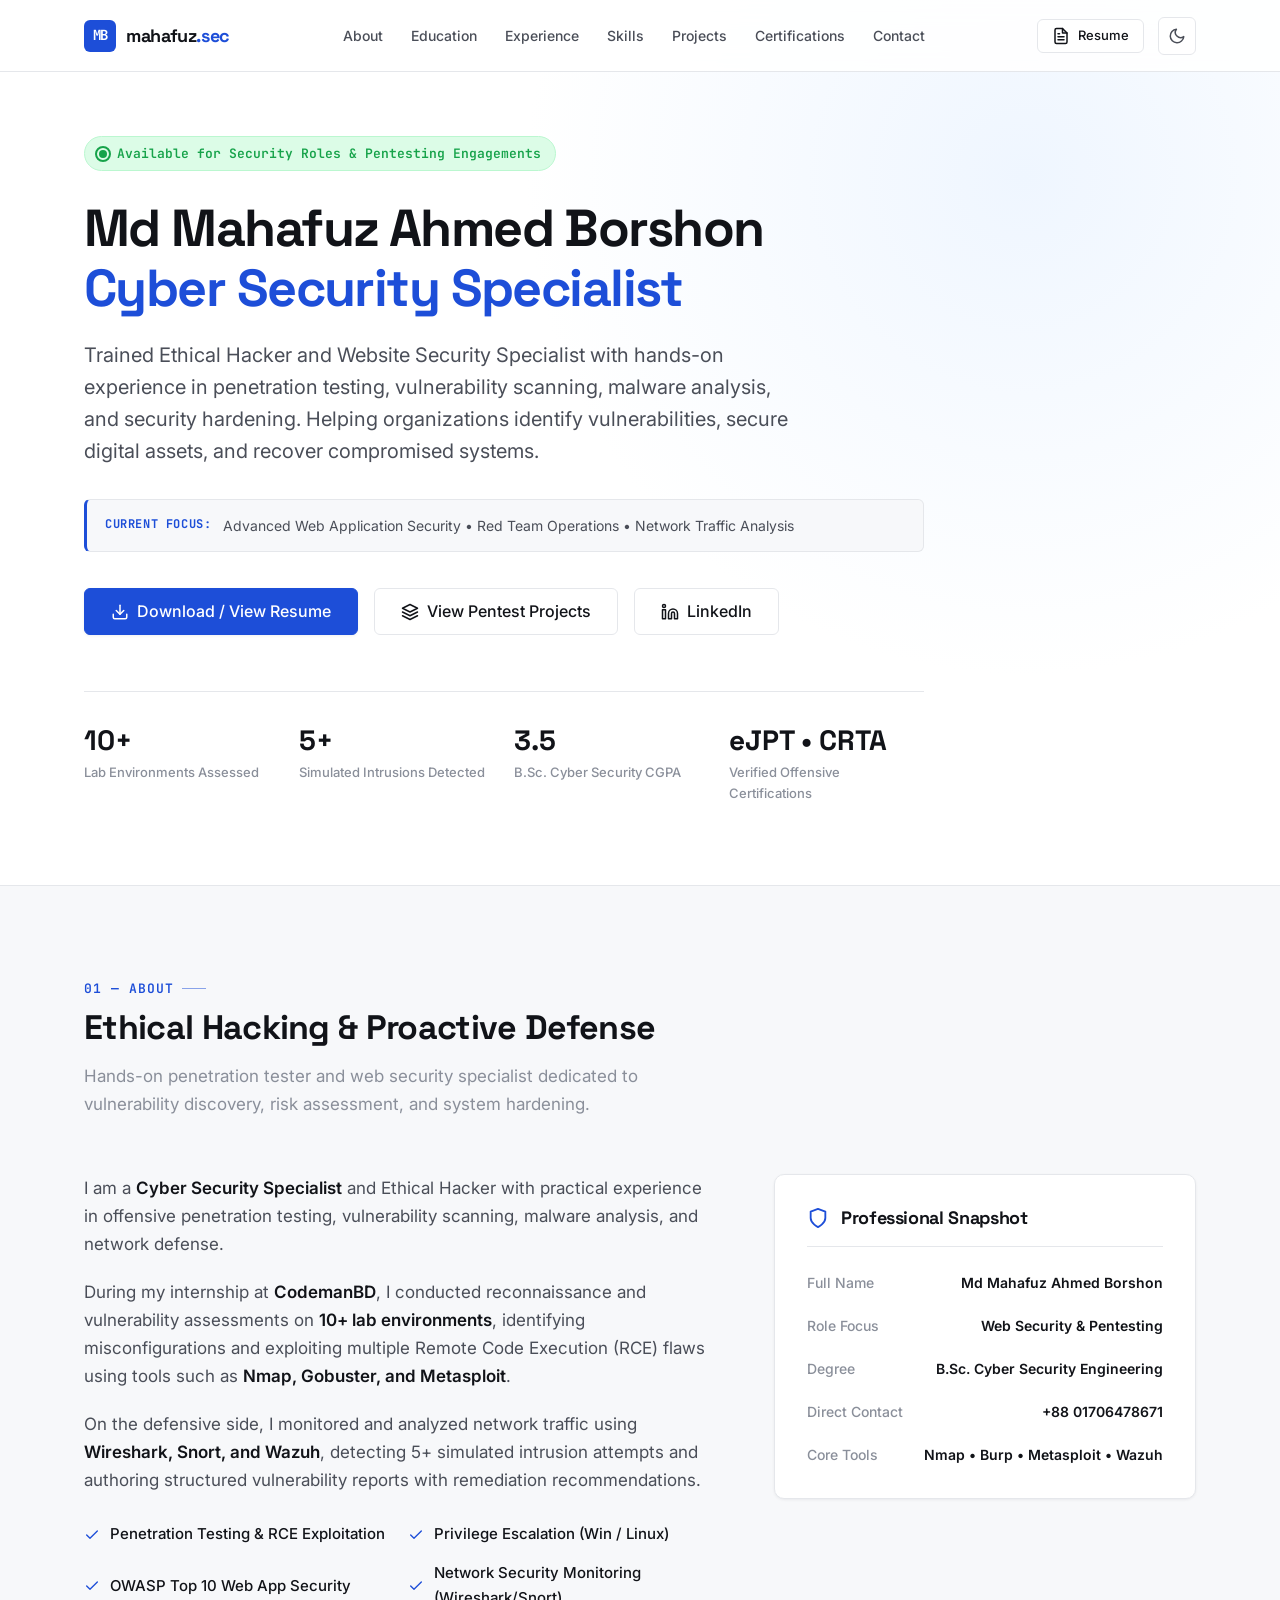
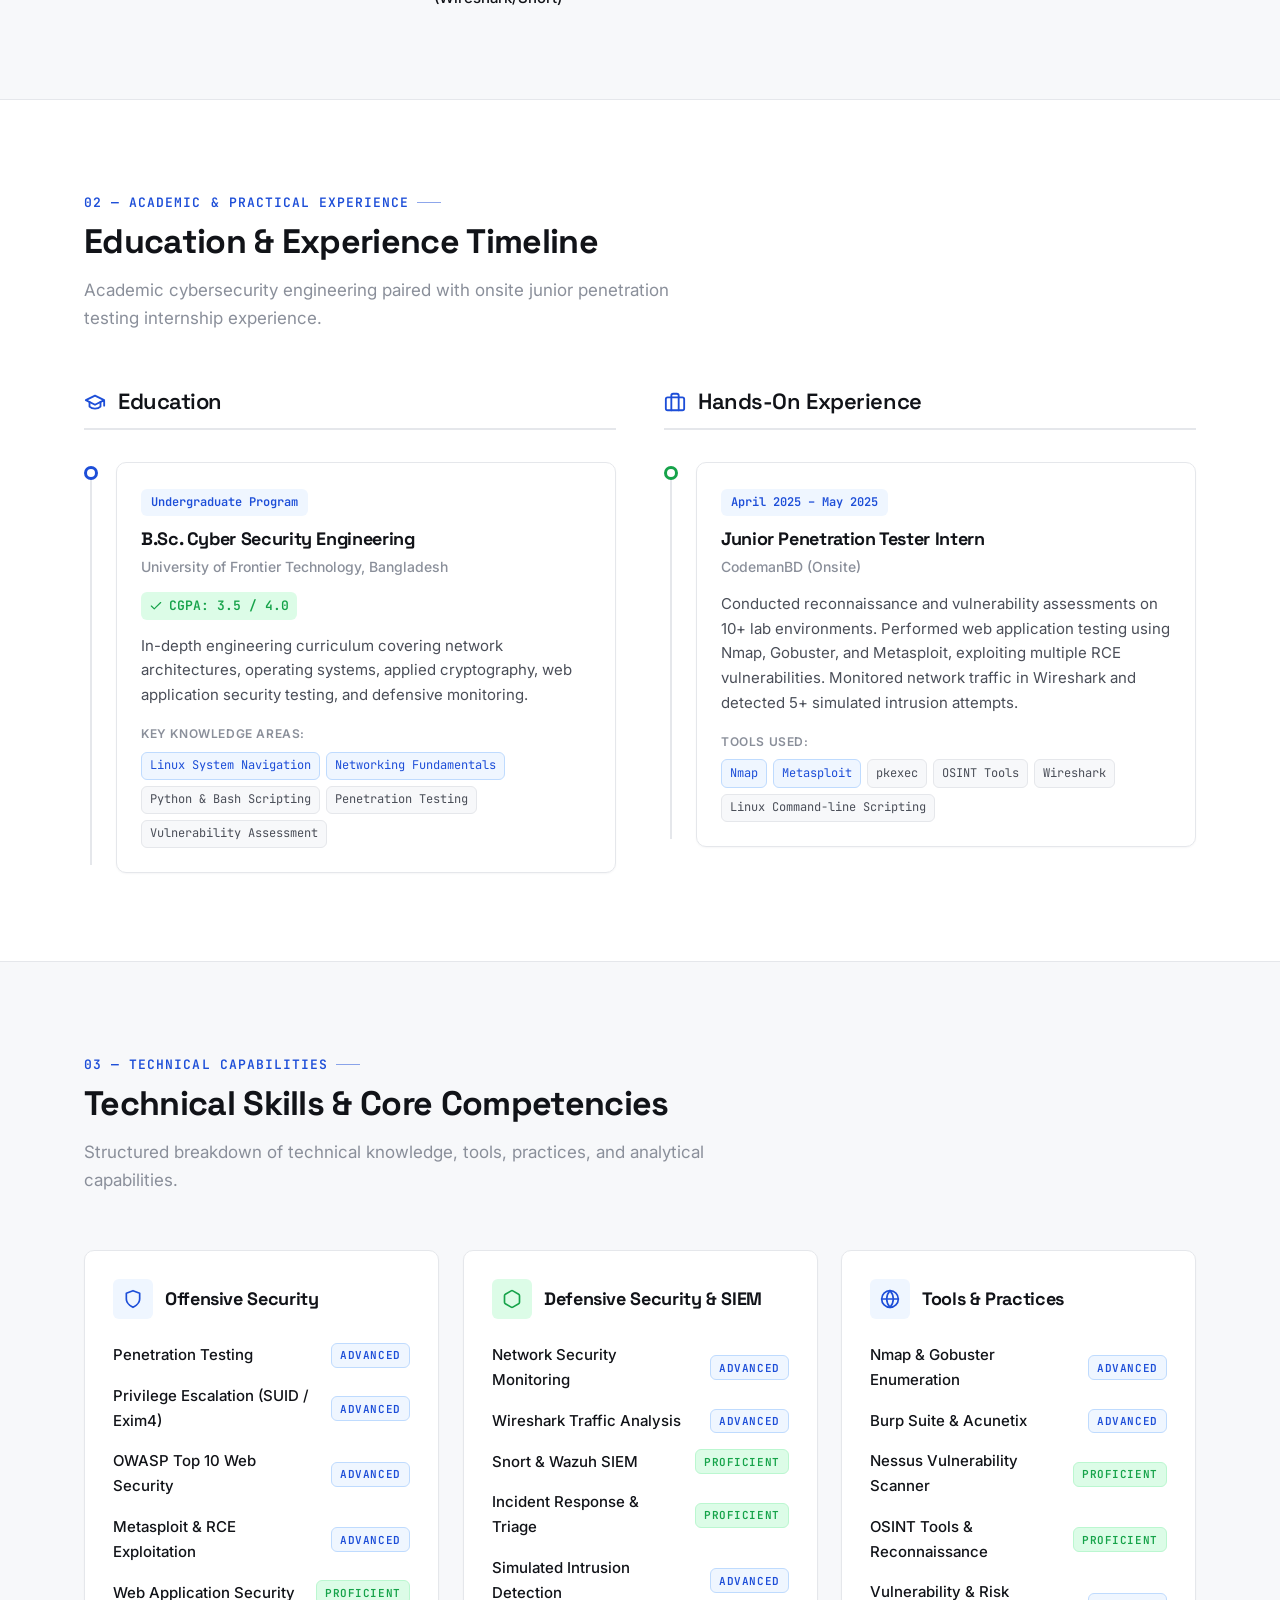
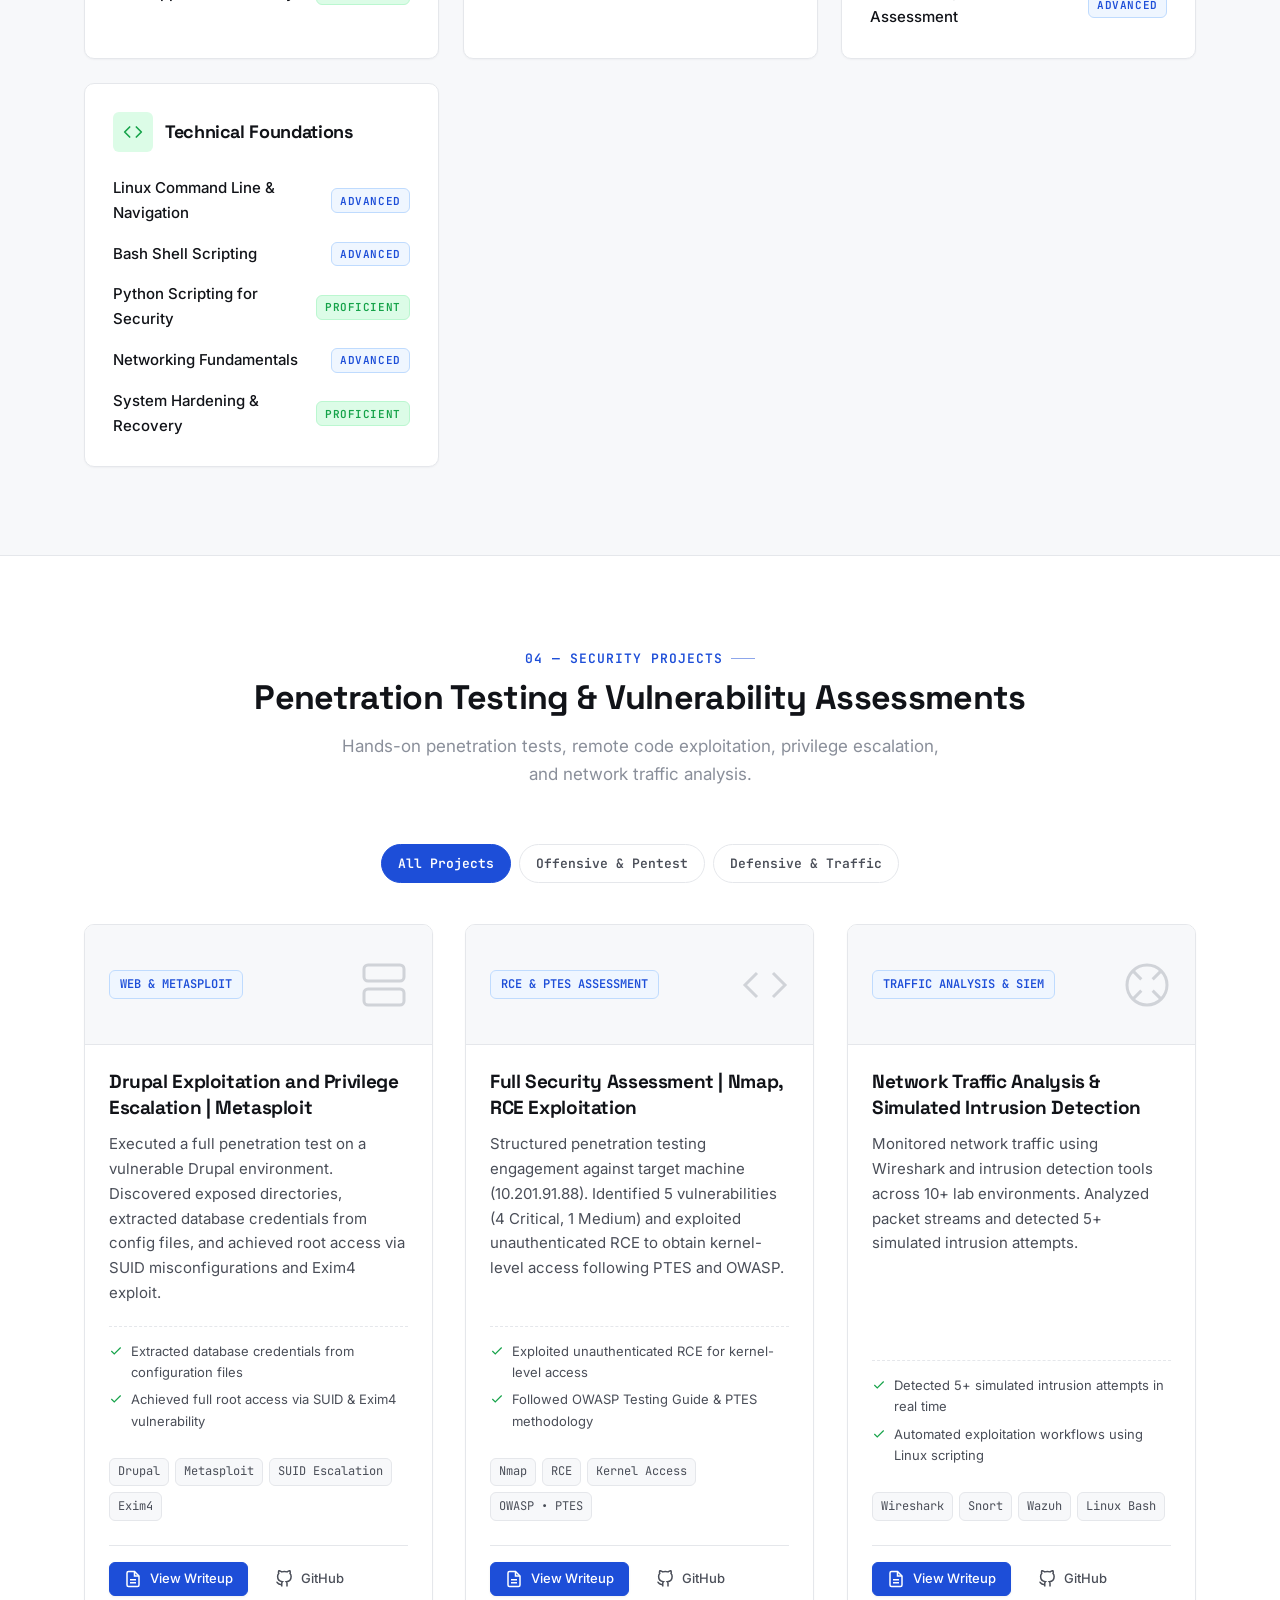
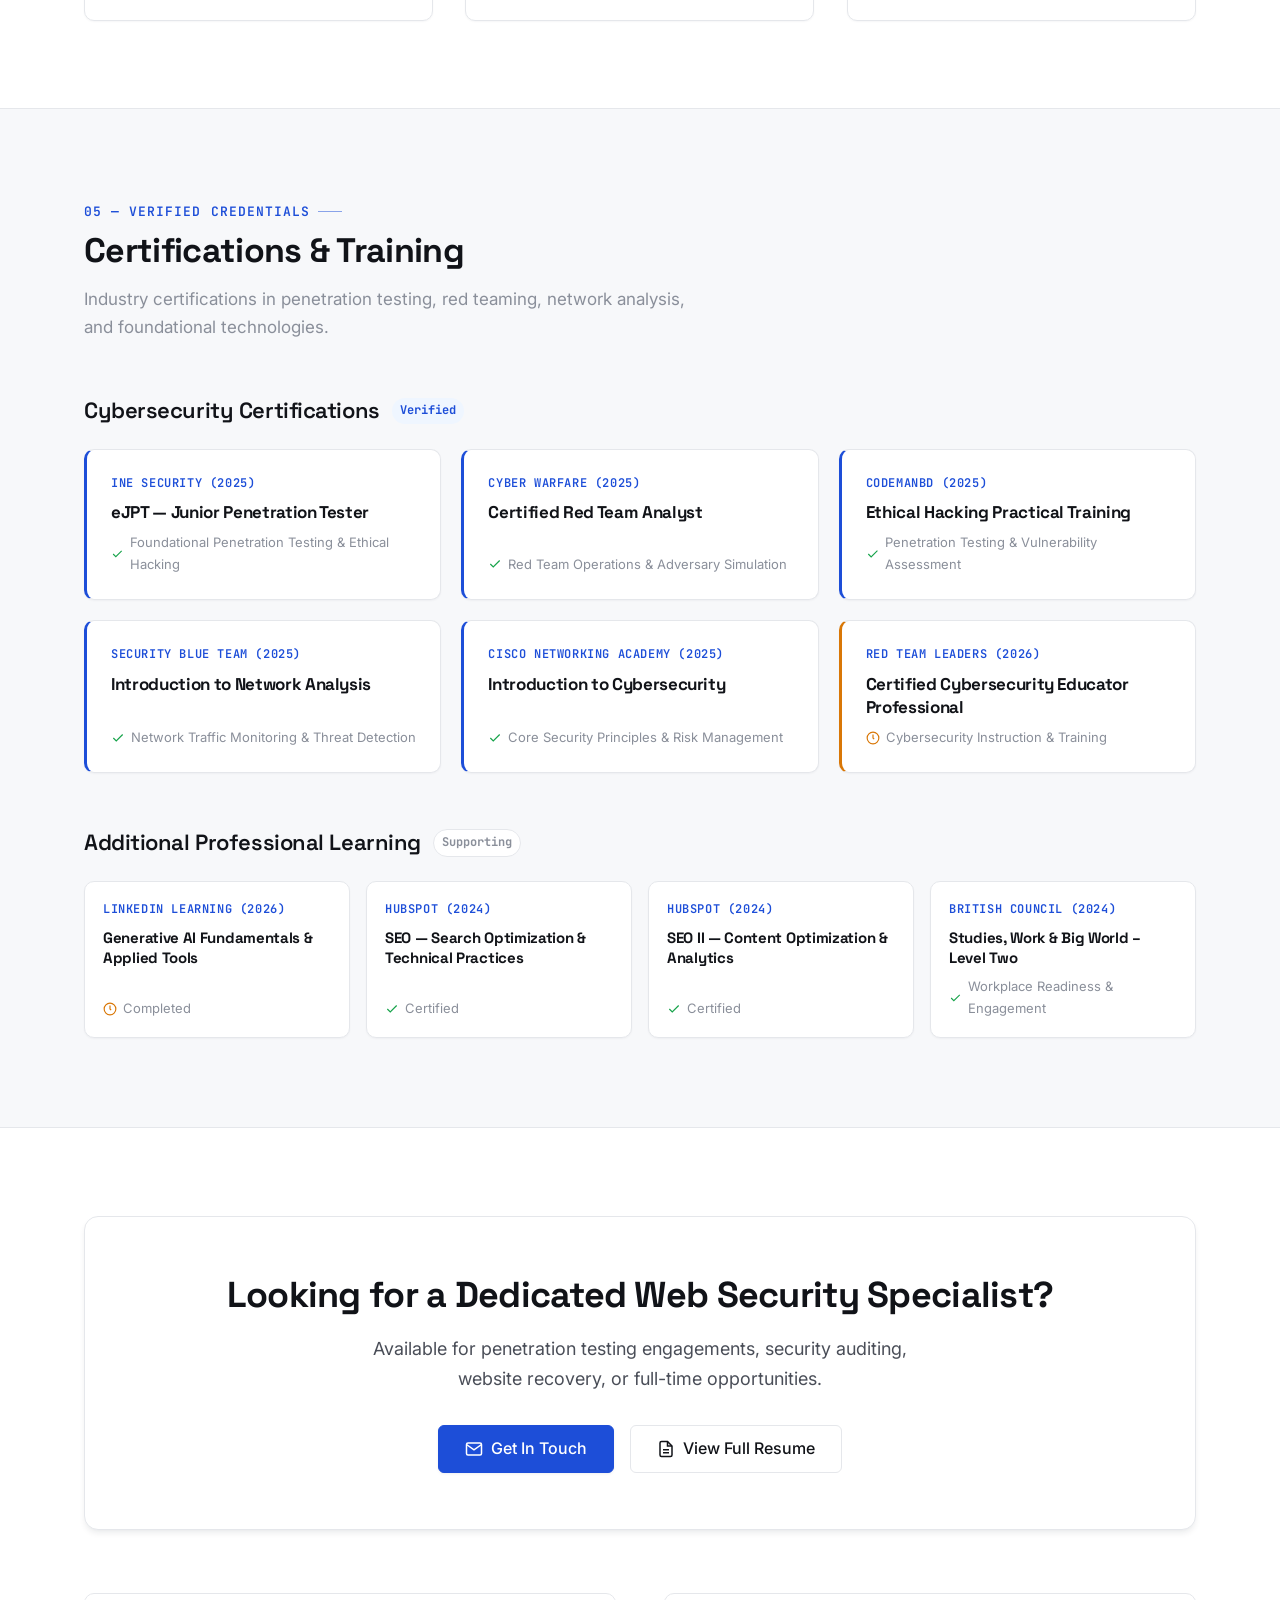
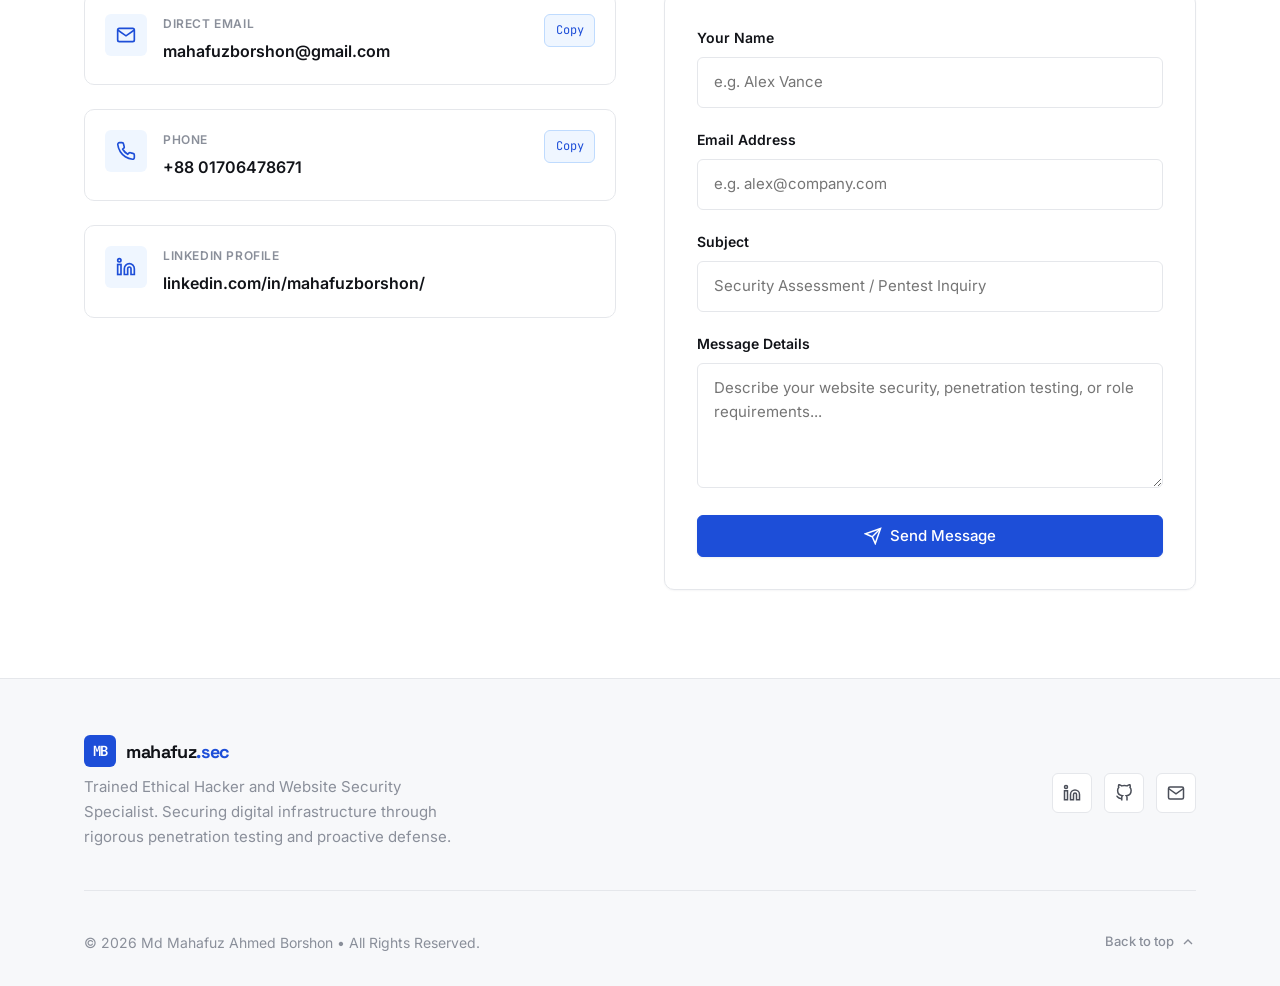
==== commit 9af11663: "Deploy index.html - Cyber security portfolio redesign" ====
--- a/index.html
+++ b/index.html
@@ -5,30 +5,30 @@
   <meta name="viewport" content="width=device-width, initial-scale=1.0">
   
   <!-- SEO & Primary Meta Tags -->
-  <title>Mahafuz Borshon — Cyber Security Engineer & Security Researcher</title>
-  <meta name="title" content="Mahafuz Borshon — Cyber Security Engineer & Security Researcher">
-  <meta name="description" content="Portfolio of Mahafuz Borshon, Cyber Security Engineering student specializing in offensive security, penetration testing, SIEM detection engineering, and Active Directory security.">
-  <meta name="keywords" content="Mahafuz Borshon, Cyber Security, Penetration Testing, Red Team, Active Directory, Splunk, SIEM, eJPT, CRTA, Security Researcher, Portfolio">
-  <meta name="author" content="Mahafuz Borshon">
+  <title>Md Mahafuz Ahmed Borshon — Cyber Security Enthusiast &amp; Web Security Specialist</title>
+  <meta name="title" content="Md Mahafuz Ahmed Borshon — Cyber Security Enthusiast &amp; Web Security Specialist">
+  <meta name="description" content="Portfolio of Md Mahafuz Ahmed Borshon, Ethical Hacker and Website Security Specialist with hands-on experience in penetration testing, vulnerability scanning, and security hardening.">
+  <meta name="keywords" content="Md Mahafuz Ahmed Borshon, Mahafuz Borshon, Cyber Security, Penetration Testing, Ethical Hacker, Web Security, eJPT, CRTA, Nmap, Burp Suite, Metasploit, Portfolio">
+  <meta name="author" content="Md Mahafuz Ahmed Borshon">
   <link rel="canonical" href="https://mahafuzborshon.github.io/">
 
   <!-- Open Graph / Facebook / LinkedIn -->
   <meta property="og:type" content="website">
   <meta property="og:url" content="https://mahafuzborshon.github.io/">
-  <meta property="og:title" content="Mahafuz Borshon — Cyber Security Engineer">
-  <meta property="og:description" content="Clean, consultancy-grade cyber security portfolio featuring offensive pentest reports, defensive SIEM setups, and academic research.">
+  <meta property="og:title" content="Md Mahafuz Ahmed Borshon — Cyber Security &amp; Web Security Specialist">
+  <meta property="og:description" content="Clean, consultancy-grade cyber security portfolio featuring offensive pentest reports, vulnerability assessments, and verified credentials.">
   <meta property="og:image" content="https://mahafuzborshon.github.io/assets/favicon.svg">
 
   <!-- Twitter -->
   <meta property="twitter:card" content="summary_large_image">
   <meta property="twitter:url" content="https://mahafuzborshon.github.io/">
-  <meta property="twitter:title" content="Mahafuz Borshon — Cyber Security Engineer">
-  <meta property="twitter:description" content="Offensive security, penetration testing, SIEM telemetry, and security research by Mahafuz Borshon.">
+  <meta property="twitter:title" content="Md Mahafuz Ahmed Borshon — Cyber Security Specialist">
+  <meta property="twitter:description" content="Trained Ethical Hacker and Website Security Specialist. Penetration testing, malware analysis, and security hardening.">
 
   <!-- Favicon -->
   <link rel="icon" type="image/svg+xml" href="assets/favicon.svg">
 
-  <!-- Google Fonts: Inter (Body), Space Grotesk (Headings), JetBrains Mono (Accents) -->
+  <!-- Google Fonts -->
   <link rel="preconnect" href="https://fonts.googleapis.com">
   <link rel="preconnect" href="https://fonts.gstatic.com" crossorigin>
   <link href="https://fonts.googleapis.com/css2?family=Inter:wght@400;500;600;700&family=JetBrains+Mono:wght@400;500;600;700&family=Space+Grotesk:wght@600;700;800&display=swap" rel="stylesheet">
@@ -37,7 +37,7 @@
   <link rel="stylesheet" href="css/styles.css">
   <link rel="stylesheet" href="css/animations.css">
 
-  <!-- Early Theme Init Script to avoid flash -->
+  <!-- Theme Script -->
   <script src="js/theme.js"></script>
 </head>
 <body>
@@ -52,7 +52,7 @@
         <span class="logo-text">mahafuz<span>.sec</span></span>
       </a>
 
-      <!-- Desktop & Mobile Navigation Links -->
+      <!-- Navigation Links -->
       <nav id="nav-menu" class="nav-menu" aria-label="Main Navigation">
         <a href="#about" class="nav-link">About</a>
         <a href="#education" class="nav-link">Education</a>
@@ -72,9 +72,7 @@
 
         <!-- Dark / Light Mode Toggle Button -->
         <button id="theme-toggle-btn" class="theme-toggle" aria-label="Toggle theme mode" type="button">
-          <!-- Sun Icon (shown in dark mode) -->
           <svg class="sun-icon" xmlns="http://www.w3.org/2000/svg" width="18" height="18" viewBox="0 0 24 24" fill="none" stroke="currentColor" stroke-width="2" stroke-linecap="round" stroke-linejoin="round"><circle cx="12" cy="12" r="5"></circle><line x1="12" y1="1" x2="12" y2="3"></line><line x1="12" y1="21" x2="12" y2="23"></line><line x1="4.22" y1="4.22" x2="5.64" y2="5.64"></line><line x1="18.36" y1="18.36" x2="19.78" y2="19.78"></line><line x1="1" y1="12" x2="3" y2="12"></line><line x1="21" y1="12" x2="23" y2="12"></line><line x1="4.22" y1="19.78" x2="5.64" y2="18.36"></line><line x1="18.36" y1="5.64" x2="19.78" y2="4.22"></line></svg>
-          <!-- Moon Icon (shown in light mode) -->
           <svg class="moon-icon" xmlns="http://www.w3.org/2000/svg" width="18" height="18" viewBox="0 0 24 24" fill="none" stroke="currentColor" stroke-width="2" stroke-linecap="round" stroke-linejoin="round"><path d="M21 12.79A9 9 0 1 1 11.21 3 7 7 0 0 0 21 12.79z"></path></svg>
         </button>
 
@@ -103,54 +101,54 @@
 
           <!-- Main Title -->
           <h1 class="hero-title">
-            Mahafuz Borshon<br>
-            <span class="highlight">Cyber Security Engineer</span>
+            Md Mahafuz Ahmed Borshon<br>
+            <span class="highlight">Cyber Security Specialist</span>
           </h1>
 
-          <!-- Subtitle / Pitch -->
+          <!-- Subtitle / Pitch from Resume -->
           <p class="hero-subtitle">
-            Cyber Security Engineering undergraduate specializing in offensive penetration testing, Active Directory exploitation, and SIEM threat hunting. Building resilient security architectures through deep protocol analysis and proactive vulnerability assessment.
+            Trained Ethical Hacker and Website Security Specialist with hands-on experience in penetration testing, vulnerability scanning, malware analysis, and security hardening. Helping organizations identify vulnerabilities, secure digital assets, and recover compromised systems.
           </p>
 
           <!-- Momentum Bar -->
           <div class="momentum-bar">
             <span class="momentum-label">Current Focus:</span>
-            <span>OSCP Preparation &bull; Researching Cloud Threat Vectors &amp; Active Directory Delegation Flaws</span>
+            <span>Advanced Web Application Security &bull; Red Team Operations &bull; Network Traffic Analysis</span>
           </div>
 
           <!-- CTAs -->
           <div class="hero-actions">
             <a href="resume.html" class="btn btn-primary btn-lg" target="_blank" rel="noopener noreferrer">
               <svg xmlns="http://www.w3.org/2000/svg" width="18" height="18" viewBox="0 0 24 24" fill="none" stroke="currentColor" stroke-width="2" stroke-linecap="round" stroke-linejoin="round"><path d="M21 15v4a2 2 0 0 1-2 2H5a2 2 0 0 1-2-2v-4"></path><polyline points="7 10 12 15 17 10"></polyline><line x1="12" y1="15" x2="12" y2="3"></line></svg>
-              <span>Download Resume</span>
+              <span>Download / View Resume</span>
             </a>
             <a href="#projects" class="btn btn-secondary btn-lg">
               <svg xmlns="http://www.w3.org/2000/svg" width="18" height="18" viewBox="0 0 24 24" fill="none" stroke="currentColor" stroke-width="2" stroke-linecap="round" stroke-linejoin="round"><polygon points="12 2 2 7 12 12 22 7 12 2"></polygon><polyline points="2 17 12 22 22 17"></polyline><polyline points="2 12 12 17 22 12"></polyline></svg>
-              <span>View Technical Work</span>
+              <span>View Pentest Projects</span>
             </a>
-            <a href="https://github.com/mahafuzborshon" class="btn btn-secondary btn-lg" target="_blank" rel="noopener noreferrer" aria-label="GitHub Profile">
-              <svg xmlns="http://www.w3.org/2000/svg" width="18" height="18" viewBox="0 0 24 24" fill="none" stroke="currentColor" stroke-width="2" stroke-linecap="round" stroke-linejoin="round"><path d="M9 19c-5 1.5-5-2.5-7-3m14 6v-3.87a3.37 3.37 0 0 0-.94-2.61c3.14-.35 6.44-1.54 6.44-7A5.44 5.44 0 0 0 20 4.77 5.07 5.07 0 0 0 19.91 1S18.73.65 16 2.48a13.38 13.38 0 0 0-7 0C6.27.65 5.09 1 5.09 1A5.07 5.07 0 0 0 5 4.77a5.44 5.44 0 0 0-1.5 3.78c0 5.42 3.3 6.61 6.44 7A3.37 3.37 0 0 0 9 18.13V22"></path></svg>
-              <span>GitHub</span>
+            <a href="https://linkedin.com/in/mahafuzborshon/" class="btn btn-secondary btn-lg" target="_blank" rel="noopener noreferrer">
+              <svg xmlns="http://www.w3.org/2000/svg" width="18" height="18" viewBox="0 0 24 24" fill="none" stroke="currentColor" stroke-width="2" stroke-linecap="round" stroke-linejoin="round"><path d="M16 8a6 6 0 0 1 6 6v7h-4v-7a2 2 0 0 0-2-2 2 2 0 0 0-2 2v7h-4v-7a6 6 0 0 1 6-6z"></path><rect x="2" y="9" width="4" height="12"></rect><circle cx="4" cy="4" r="2"></circle></svg>
+              <span>LinkedIn</span>
             </a>
           </div>
 
           <!-- Precision Metrics -->
           <div class="hero-metrics">
             <div class="metric-item">
+              <span class="metric-value">10+</span>
+              <span class="metric-label">Lab Environments Assessed</span>
+            </div>
+            <div class="metric-item">
               <span class="metric-value">5+</span>
-              <span class="metric-label">Simulated Lab Intrusions Detected</span>
+              <span class="metric-label">Simulated Intrusions Detected</span>
             </div>
             <div class="metric-item">
-              <span class="metric-value">10+</span>
-              <span class="metric-label">Security Writeups &amp; Labs</span>
+              <span class="metric-value">3.5</span>
+              <span class="metric-label">B.Sc. Cyber Security CGPA</span>
             </div>
             <div class="metric-item">
-              <span class="metric-value">3.85</span>
-              <span class="metric-label">Cyber Security CGPA</span>
-            </div>
-            <div class="metric-item">
-              <span class="metric-value">100%</span>
-              <span class="metric-label">Hands-on Lab &amp; Defense Focus</span>
+              <span class="metric-value">eJPT &bull; CRTA</span>
+              <span class="metric-label">Verified Offensive Certifications</span>
             </div>
           </div>
         </div>
@@ -164,39 +162,39 @@
       <div class="container">
         <div class="section-header reveal-on-scroll">
           <div class="section-number">01 — About</div>
-          <h2 class="section-title">Security Engineering with Analytical Rigor</h2>
-          <p class="section-desc">Bridging academic principles with adversary simulation to identify flaws before adversaries can exploit them.</p>
+          <h2 class="section-title">Ethical Hacking &amp; Proactive Defense</h2>
+          <p class="section-desc">Hands-on penetration tester and web security specialist dedicated to vulnerability discovery, risk assessment, and system hardening.</p>
         </div>
 
         <div class="about-grid">
           <!-- Bio Narrative -->
           <div class="about-text reveal-on-scroll">
             <p>
-              I am a <strong>Cyber Security Engineering</strong> student with a deep fascination for low-level systems, protocol vulnerabilities, and adversary emulation. Rather than approaching security merely as a compliance checklist, I treat it as an evolving engineering discipline where robust architecture and practical offensive validation meet.
+              I am a <strong>Cyber Security Specialist</strong> and Ethical Hacker with practical experience in offensive penetration testing, vulnerability scanning, malware analysis, and network defense.
             </p>
             <p>
-              My hands-on work spans across enterprise <strong>Active Directory penetration testing</strong>, custom vulnerability tooling in Python, and configuring real-time telemetry pipelines using <strong>Splunk SIEM</strong> and <strong>Suricata NIDS</strong>.
+              During my internship at <strong>CodemanBD</strong>, I conducted reconnaissance and vulnerability assessments on <strong>10+ lab environments</strong>, identifying misconfigurations and exploiting multiple Remote Code Execution (RCE) flaws using tools such as <strong>Nmap, Gobuster, and Metasploit</strong>.
             </p>
             <p>
-              Whether identifying misconfigurations in Kerberos authentication or analyzing malware in isolated sandboxes, I prioritize clear technical documentation and actionable remediation guidelines.
+              On the defensive side, I monitored and analyzed network traffic using <strong>Wireshark, Snort, and Wazuh</strong>, detecting 5+ simulated intrusion attempts and authoring structured vulnerability reports with remediation recommendations.
             </p>
 
             <div class="specialty-list">
               <div class="specialty-item">
                 <svg xmlns="http://www.w3.org/2000/svg" viewBox="0 0 24 24" fill="none" stroke="currentColor" stroke-width="2" stroke-linecap="round" stroke-linejoin="round"><polyline points="20 6 9 17 4 12"></polyline></svg>
-                <span>Active Directory &amp; Red Teaming</span>
+                <span>Penetration Testing &amp; RCE Exploitation</span>
               </div>
               <div class="specialty-item">
                 <svg xmlns="http://www.w3.org/2000/svg" viewBox="0 0 24 24" fill="none" stroke="currentColor" stroke-width="2" stroke-linecap="round" stroke-linejoin="round"><polyline points="20 6 9 17 4 12"></polyline></svg>
-                <span>SIEM &amp; Threat Detection Rules</span>
+                <span>Privilege Escalation (Win / Linux)</span>
               </div>
               <div class="specialty-item">
                 <svg xmlns="http://www.w3.org/2000/svg" viewBox="0 0 24 24" fill="none" stroke="currentColor" stroke-width="2" stroke-linecap="round" stroke-linejoin="round"><polyline points="20 6 9 17 4 12"></polyline></svg>
-                <span>Web Application Assessment</span>
+                <span>OWASP Top 10 Web App Security</span>
               </div>
               <div class="specialty-item">
                 <svg xmlns="http://www.w3.org/2000/svg" viewBox="0 0 24 24" fill="none" stroke="currentColor" stroke-width="2" stroke-linecap="round" stroke-linejoin="round"><polyline points="20 6 9 17 4 12"></polyline></svg>
-                <span>Network Protocol &amp; Packet Analysis</span>
+                <span>Network Security Monitoring (Wireshark/Snort)</span>
               </div>
             </div>
           </div>
@@ -209,24 +207,24 @@
             </div>
             <div class="about-card-list">
               <div class="about-card-row">
-                <span class="about-card-label">Primary Role</span>
-                <span class="about-card-val">Cyber Security Engineer</span>
+                <span class="about-card-label">Full Name</span>
+                <span class="about-card-val">Md Mahafuz Ahmed Borshon</span>
               </div>
               <div class="about-card-row">
-                <span class="about-card-label">Core Specialization</span>
-                <span class="about-card-val">Offensive Security &amp; SIEM</span>
+                <span class="about-card-label">Role Focus</span>
+                <span class="about-card-val">Web Security &amp; Pentesting</span>
               </div>
               <div class="about-card-row">
                 <span class="about-card-label">Degree</span>
-                <span class="about-card-val">B.Sc. Cyber Security Eng.</span>
+                <span class="about-card-val">B.Sc. Cyber Security Engineering</span>
               </div>
               <div class="about-card-row">
-                <span class="about-card-label">Location / Availability</span>
-                <span class="about-card-val">Remote / Worldwide</span>
+                <span class="about-card-label">Direct Contact</span>
+                <span class="about-card-val">+88 01706478671</span>
               </div>
               <div class="about-card-row">
-                <span class="about-card-label">Key Toolchain</span>
-                <span class="about-card-val">Splunk &bull; Burp Pro &bull; BloodHound</span>
+                <span class="about-card-label">Core Tools</span>
+                <span class="about-card-val">Nmap &bull; Burp &bull; Metasploit &bull; Wazuh</span>
               </div>
             </div>
           </div>
@@ -235,14 +233,14 @@
     </section>
 
     <!-- ========================================================================
-         SECTION 02 & 03: ACADEMIC & HANDS-ON WORK (EDUCATION & EXPERIENCE)
+         SECTION 02 & 03: EDUCATION & EXPERIENCE
          ======================================================================== -->
     <section id="education" class="section">
       <div class="container">
         <div class="section-header reveal-on-scroll">
-          <div class="section-number">02 — Academic &amp; Hands-On Foundations</div>
-          <h2 class="section-title">Education &amp; Professional Trajectory</h2>
-          <p class="section-desc">Parallel progression through rigorous engineering coursework and hands-on operational defense &amp; offensive research.</p>
+          <div class="section-number">02 — Academic &amp; Practical Experience</div>
+          <h2 class="section-title">Education &amp; Experience Timeline</h2>
+          <p class="section-desc">Academic cybersecurity engineering paired with onsite junior penetration testing internship experience.</p>
         </div>
 
         <div class="dual-timeline-grid">
@@ -250,34 +248,33 @@
           <div class="timeline-column reveal-on-scroll">
             <h3 class="timeline-column-title">
               <svg xmlns="http://www.w3.org/2000/svg" viewBox="0 0 24 24" fill="none" stroke="currentColor" stroke-width="2" stroke-linecap="round" stroke-linejoin="round"><path d="M22 10v6M2 10l10-5 10 5-10 5z"></path><path d="M6 12v5c3 3 9 3 12 0v-5"></path></svg>
-              <span>Academic Foundation</span>
+              <span>Education</span>
             </h3>
 
             <div class="timeline-track">
               <div class="timeline-entry">
                 <div class="timeline-node"></div>
                 <div class="timeline-card">
-                  <span class="timeline-period">2022 — Expected 2026</span>
-                  <h4 class="timeline-entry-title">B.Sc. in Cyber Security Engineering</h4>
-                  <div class="timeline-institution">University of Frontier Technology</div>
+                  <span class="timeline-period">Undergraduate Program</span>
+                  <h4 class="timeline-entry-title">B.Sc. Cyber Security Engineering</h4>
+                  <div class="timeline-institution">University of Frontier Technology, Bangladesh</div>
                   
                   <div class="timeline-meta-badge">
                     <svg xmlns="http://www.w3.org/2000/svg" width="14" height="14" viewBox="0 0 24 24" fill="none" stroke="currentColor" stroke-width="2" stroke-linecap="round" stroke-linejoin="round"><polyline points="20 6 9 17 4 12"></polyline></svg>
-                    <span>CGPA: 3.85 / 4.00</span>
+                    <span>CGPA: 3.5 / 4.0</span>
                   </div>
 
                   <p class="timeline-body">
-                    Comprehensive study of computer system architectures, modern cryptographic primitives, and enterprise security management. Emphasis on secure software engineering, threat modeling, and defensive pipeline integration.
+                    In-depth engineering curriculum covering network architectures, operating systems, applied cryptography, web application security testing, and defensive monitoring.
                   </p>
 
-                  <div class="timeline-tags-label">Relevant Coursework:</div>
+                  <div class="timeline-tags-label">Key Knowledge Areas:</div>
                   <div class="tag-list">
-                    <span class="tag-pill accent">Network Security &amp; Cryptography</span>
-                    <span class="tag-pill accent">Ethical Hacking &amp; Pentesting</span>
-                    <span class="tag-pill">Systems Architecture</span>
-                    <span class="tag-pill">Database Security</span>
-                    <span class="tag-pill">Incident Response &amp; SIEM</span>
-                    <span class="tag-pill">Reverse Engineering</span>
+                    <span class="tag-pill accent">Linux System Navigation</span>
+                    <span class="tag-pill accent">Networking Fundamentals</span>
+                    <span class="tag-pill">Python &amp; Bash Scripting</span>
+                    <span class="tag-pill">Penetration Testing</span>
+                    <span class="tag-pill">Vulnerability Assessment</span>
                   </div>
                 </div>
               </div>
@@ -292,46 +289,26 @@
             </h3>
 
             <div class="timeline-track">
-              <!-- Experience Entry 1 -->
               <div class="timeline-entry">
                 <div class="timeline-node green"></div>
                 <div class="timeline-card">
-                  <span class="timeline-period">2023 — Present</span>
-                  <h4 class="timeline-entry-title">Cyber Security Intern / Junior Analyst</h4>
-                  <div class="timeline-institution">CodemanBD &bull; Security Operations &amp; Labs</div>
+                  <span class="timeline-period">April 2025 – May 2025</span>
+                  <h4 class="timeline-entry-title">Junior Penetration Tester Intern</h4>
+                  <div class="timeline-institution">CodemanBD (Onsite)</div>
                   <p class="timeline-body">
-                    Executed black-box and grey-box security assessments on internal lab web applications. Monitored security telemetry in Splunk SIEM, tuned correlation searches, and authored comprehensive remediation reports.
+                    Conducted reconnaissance and vulnerability assessments on 10+ lab environments. Performed web application testing using Nmap, Gobuster, and Metasploit, exploiting multiple RCE vulnerabilities. Monitored network traffic in Wireshark and detected 5+ simulated intrusion attempts.
                   </p>
-                  <div class="timeline-tags-label">Technologies Deployed:</div>
+                  <div class="timeline-tags-label">Tools Used:</div>
                   <div class="tag-list">
-                    <span class="tag-pill accent">Splunk SIEM</span>
-                    <span class="tag-pill accent">Burp Suite Pro</span>
-                    <span class="tag-pill">Suricata IDS</span>
+                    <span class="tag-pill accent">Nmap</span>
+                    <span class="tag-pill accent">Metasploit</span>
+                    <span class="tag-pill">pkexec</span>
+                    <span class="tag-pill">OSINT Tools</span>
                     <span class="tag-pill">Wireshark</span>
-                    <span class="tag-pill">Linux Hardening</span>
+                    <span class="tag-pill">Linux Command-line Scripting</span>
                   </div>
                 </div>
               </div>
-
-              <!-- Experience Entry 2 -->
-              <div class="timeline-entry">
-                <div class="timeline-node green"></div>
-                <div class="timeline-card">
-                  <span class="timeline-period">2022 — Present</span>
-                  <h4 class="timeline-entry-title">Security Lab Researcher &amp; CTF Practitioner</h4>
-                  <div class="timeline-institution">Independent Research &bull; HackTheBox / TryHackMe</div>
-                  <p class="timeline-body">
-                    Engineered virtual enterprise labs to replicate modern Active Directory privilege escalation pathways, Kerberos vulnerabilities, and custom C2 communication channels.
-                  </p>
-                  <div class="timeline-tags-label">Technologies Deployed:</div>
-                  <div class="tag-list">
-                    <span class="tag-pill accent">BloodHound</span>
-                    <span class="tag-pill accent">Mimikatz</span>
-                    <span class="tag-pill">Metasploit</span>
-                    <span class="tag-pill">Python AsyncIO</span>
-                  </div>
-                </div>
-              </div>
             </div>
           </div>
         </div>
@@ -339,14 +316,14 @@
     </section>
 
     <!-- ========================================================================
-         SECTION 04: SKILLS MATRIX (CATEGORIZED & PROFICIENCY INDICATORS)
+         SECTION 04: SKILLS & CORE COMPETENCIES
          ======================================================================== -->
     <section id="skills" class="section section-alt">
       <div class="container">
         <div class="section-header reveal-on-scroll">
           <div class="section-number">03 — Technical Capabilities</div>
-          <h2 class="section-title">Skills &amp; Competency Matrix</h2>
-          <p class="section-desc">Categorized technical strengths with clear proficiency tiers reflecting real-world lab and assessment experience.</p>
+          <h2 class="section-title">Technical Skills &amp; Core Competencies</h2>
+          <p class="section-desc">Structured breakdown of technical knowledge, tools, practices, and analytical capabilities.</p>
         </div>
 
         <div class="skills-grid">
@@ -356,123 +333,123 @@
               <div class="skill-icon-wrap">
                 <svg xmlns="http://www.w3.org/2000/svg" width="20" height="20" viewBox="0 0 24 24" fill="none" stroke="currentColor" stroke-width="2" stroke-linecap="round" stroke-linejoin="round"><path d="M12 22s8-4 8-10V5l-8-3-8 3v7c0 6 8 10 8 10z"></path></svg>
               </div>
-              <h3 class="skill-group-title">Offensive Security &amp; Pentesting</h3>
+              <h3 class="skill-group-title">Offensive Security</h3>
             </div>
             <div class="skill-items-list">
               <div class="skill-item">
-                <span class="skill-name">Active Directory Attacks</span>
-                <span class="proficiency-badge advanced">Advanced</span>
-              </div>
-              <div class="skill-item">
-                <span class="skill-name">Web App Pentesting (OWASP)</span>
-                <span class="proficiency-badge advanced">Advanced</span>
-              </div>
-              <div class="skill-item">
-                <span class="skill-name">Privilege Escalation (Win/Lin)</span>
-                <span class="proficiency-badge advanced">Advanced</span>
-              </div>
-              <div class="skill-item">
-                <span class="skill-name">Burp Suite Pro &amp; Metasploit</span>
-                <span class="proficiency-badge advanced">Advanced</span>
-              </div>
-              <div class="skill-item">
-                <span class="skill-name">BloodHound &amp; Kerberoasting</span>
+                <span class="skill-name">Penetration Testing</span>
+                <span class="proficiency-badge advanced">Advanced</span>
+              </div>
+              <div class="skill-item">
+                <span class="skill-name">Privilege Escalation (SUID / Exim4)</span>
+                <span class="proficiency-badge advanced">Advanced</span>
+              </div>
+              <div class="skill-item">
+                <span class="skill-name">OWASP Top 10 Web Security</span>
+                <span class="proficiency-badge advanced">Advanced</span>
+              </div>
+              <div class="skill-item">
+                <span class="skill-name">Metasploit &amp; RCE Exploitation</span>
+                <span class="proficiency-badge advanced">Advanced</span>
+              </div>
+              <div class="skill-item">
+                <span class="skill-name">Web Application Security</span>
                 <span class="proficiency-badge proficient">Proficient</span>
               </div>
             </div>
           </div>
 
-          <!-- 2. Defensive Security & SIEM -->
+          <!-- 2. Defensive Security -->
           <div class="skill-card reveal-on-scroll delay-100">
             <div class="skill-card-header">
               <div class="skill-icon-wrap green">
                 <svg xmlns="http://www.w3.org/2000/svg" width="20" height="20" viewBox="0 0 24 24" fill="none" stroke="currentColor" stroke-width="2" stroke-linecap="round" stroke-linejoin="round"><path d="M21 16V8a2 2 0 0 0-1-1.73l-7-4a2 2 0 0 0-2 0l-7 4A2 2 0 0 0 3 8v8a2 2 0 0 0 1 1.73l7 4a2 2 0 0 0 2 0l7-4A2 2 0 0 0 21 16z"></path></svg>
               </div>
-              <h3 class="skill-group-title">Defensive &amp; SOC Telemetry</h3>
+              <h3 class="skill-group-title">Defensive Security &amp; SIEM</h3>
             </div>
             <div class="skill-items-list">
               <div class="skill-item">
-                <span class="skill-name">Splunk SIEM (SPL Rules)</span>
-                <span class="proficiency-badge advanced">Advanced</span>
-              </div>
-              <div class="skill-item">
-                <span class="skill-name">Suricata IDS / Snort Rules</span>
+                <span class="skill-name">Network Security Monitoring</span>
+                <span class="proficiency-badge advanced">Advanced</span>
+              </div>
+              <div class="skill-item">
+                <span class="skill-name">Wireshark Traffic Analysis</span>
+                <span class="proficiency-badge advanced">Advanced</span>
+              </div>
+              <div class="skill-item">
+                <span class="skill-name">Snort &amp; Wazuh SIEM</span>
                 <span class="proficiency-badge proficient">Proficient</span>
-              </div>
-              <div class="skill-item">
-                <span class="skill-name">Sysmon Telemetry &amp; Log Analysis</span>
-                <span class="proficiency-badge proficient">Proficient</span>
-              </div>
-              <div class="skill-item">
-                <span class="skill-name">MITRE ATT&amp;CK Mapping</span>
-                <span class="proficiency-badge advanced">Advanced</span>
               </div>
               <div class="skill-item">
                 <span class="skill-name">Incident Response &amp; Triage</span>
                 <span class="proficiency-badge proficient">Proficient</span>
               </div>
-            </div>
-          </div>
-
-          <!-- 3. Network & Infrastructure -->
+              <div class="skill-item">
+                <span class="skill-name">Simulated Intrusion Detection</span>
+                <span class="proficiency-badge advanced">Advanced</span>
+              </div>
+            </div>
+          </div>
+
+          <!-- 3. Tools and Practices -->
           <div class="skill-card reveal-on-scroll delay-200">
             <div class="skill-card-header">
               <div class="skill-icon-wrap">
                 <svg xmlns="http://www.w3.org/2000/svg" width="20" height="20" viewBox="0 0 24 24" fill="none" stroke="currentColor" stroke-width="2" stroke-linecap="round" stroke-linejoin="round"><circle cx="12" cy="12" r="10"></circle><line x1="2" y1="12" x2="22" y2="12"></line><path d="M12 2a15.3 15.3 0 0 1 4 10 15.3 15.3 0 0 1-4 10 15.3 15.3 0 0 1-4-10 15.3 15.3 0 0 1 4-10z"></path></svg>
               </div>
-              <h3 class="skill-group-title">Network &amp; Infrastructure</h3>
+              <h3 class="skill-group-title">Tools &amp; Practices</h3>
             </div>
             <div class="skill-items-list">
               <div class="skill-item">
-                <span class="skill-name">TCP/IP Protocol Suite Analysis</span>
-                <span class="proficiency-badge advanced">Advanced</span>
-              </div>
-              <div class="skill-item">
-                <span class="skill-name">Wireshark Packet Analysis</span>
-                <span class="proficiency-badge advanced">Advanced</span>
-              </div>
-              <div class="skill-item">
-                <span class="skill-name">Linux Server Hardening</span>
-                <span class="proficiency-badge advanced">Advanced</span>
-              </div>
-              <div class="skill-item">
-                <span class="skill-name">Windows Server &amp; Domain Admin</span>
+                <span class="skill-name">Nmap &amp; Gobuster Enumeration</span>
+                <span class="proficiency-badge advanced">Advanced</span>
+              </div>
+              <div class="skill-item">
+                <span class="skill-name">Burp Suite &amp; Acunetix</span>
+                <span class="proficiency-badge advanced">Advanced</span>
+              </div>
+              <div class="skill-item">
+                <span class="skill-name">Nessus Vulnerability Scanner</span>
                 <span class="proficiency-badge proficient">Proficient</span>
               </div>
               <div class="skill-item">
-                <span class="skill-name">Cloud Security (AWS Basics)</span>
-                <span class="proficiency-badge familiar">Familiar</span>
-              </div>
-            </div>
-          </div>
-
-          <!-- 4. Programming & Security Tooling -->
+                <span class="skill-name">OSINT Tools &amp; Reconnaissance</span>
+                <span class="proficiency-badge proficient">Proficient</span>
+              </div>
+              <div class="skill-item">
+                <span class="skill-name">Vulnerability &amp; Risk Assessment</span>
+                <span class="proficiency-badge advanced">Advanced</span>
+              </div>
+            </div>
+          </div>
+
+          <!-- 4. Technical Foundations & Scripting -->
           <div class="skill-card reveal-on-scroll delay-300">
             <div class="skill-card-header">
               <div class="skill-icon-wrap green">
                 <svg xmlns="http://www.w3.org/2000/svg" width="20" height="20" viewBox="0 0 24 24" fill="none" stroke="currentColor" stroke-width="2" stroke-linecap="round" stroke-linejoin="round"><polyline points="16 18 22 12 16 6"></polyline><polyline points="8 6 2 12 8 18"></polyline></svg>
               </div>
-              <h3 class="skill-group-title">Programming &amp; Tooling</h3>
+              <h3 class="skill-group-title">Technical Foundations</h3>
             </div>
             <div class="skill-items-list">
               <div class="skill-item">
-                <span class="skill-name">Python (AsyncIO / Security Scripts)</span>
-                <span class="proficiency-badge advanced">Advanced</span>
-              </div>
-              <div class="skill-item">
-                <span class="skill-name">Bash &amp; PowerShell Scripting</span>
-                <span class="proficiency-badge advanced">Advanced</span>
-              </div>
-              <div class="skill-item">
-                <span class="skill-name">C / C++ (Low Level Concepts)</span>
-                <span class="proficiency-badge familiar">Familiar</span>
-              </div>
-              <div class="skill-item">
-                <span class="skill-name">SQL &amp; Relational Databases</span>
+                <span class="skill-name">Linux Command Line &amp; Navigation</span>
+                <span class="proficiency-badge advanced">Advanced</span>
+              </div>
+              <div class="skill-item">
+                <span class="skill-name">Bash Shell Scripting</span>
+                <span class="proficiency-badge advanced">Advanced</span>
+              </div>
+              <div class="skill-item">
+                <span class="skill-name">Python Scripting for Security</span>
                 <span class="proficiency-badge proficient">Proficient</span>
               </div>
               <div class="skill-item">
-                <span class="skill-name">Ghidra &amp; Volatility 3</span>
+                <span class="skill-name">Networking Fundamentals</span>
+                <span class="proficiency-badge advanced">Advanced</span>
+              </div>
+              <div class="skill-item">
+                <span class="skill-name">System Hardening &amp; Recovery</span>
                 <span class="proficiency-badge proficient">Proficient</span>
               </div>
             </div>
@@ -482,294 +459,279 @@
     </section>
 
     <!-- ========================================================================
-         SECTION 05: PROJECTS & RESEARCH (WITH WRITEUP / REPORT LINKS)
+         SECTION 05: PROJECTS (MATCHED TO RESUME)
          ======================================================================== -->
     <section id="projects" class="section">
       <div class="container">
         <div class="section-header center reveal-on-scroll">
-          <div class="section-number">04 — Technical Projects</div>
-          <h2 class="section-title">Engineered Labs &amp; Security Assessments</h2>
-          <p class="section-desc">Explore end-to-end penetration tests, automated tooling, and defensive telemetry architectures with technical writeups.</p>
+          <div class="section-number">04 — Security Projects</div>
+          <h2 class="section-title">Penetration Testing &amp; Vulnerability Assessments</h2>
+          <p class="section-desc">Hands-on penetration tests, remote code exploitation, privilege escalation, and network traffic analysis.</p>
         </div>
 
         <!-- Filter Controls -->
         <div class="project-filters reveal-on-scroll">
           <button class="filter-btn active" data-filter="all" type="button">All Projects</button>
           <button class="filter-btn" data-filter="offensive" type="button">Offensive &amp; Pentest</button>
-          <button class="filter-btn" data-filter="defensive" type="button">Defensive &amp; SIEM</button>
-          <button class="filter-btn" data-filter="tooling" type="button">Tooling &amp; Forensics</button>
+          <button class="filter-btn" data-filter="defensive" type="button">Defensive &amp; Traffic</button>
         </div>
 
         <!-- Projects Grid -->
         <div class="projects-grid">
-          <!-- Project 1: Active Directory Lab -->
+          <!-- Project 1: Drupal Exploitation -->
           <div class="project-card reveal-on-scroll" data-category="offensive">
             <div class="project-card-banner">
-              <span class="project-category-tag">Offensive Security</span>
+              <span class="project-category-tag">Web &amp; Metasploit</span>
               <svg class="project-banner-icon" xmlns="http://www.w3.org/2000/svg" viewBox="0 0 24 24" fill="none" stroke="currentColor" stroke-width="1.5"><rect x="2" y="2" width="20" height="8" rx="2" ry="2"></rect><rect x="2" y="14" width="20" height="8" rx="2" ry="2"></rect><line x1="6" y1="6" x2="6.01" y2="6"></line><line x1="6" y1="18" x2="6.01" y2="18"></line></svg>
             </div>
             <div class="project-card-body">
-              <h3 class="project-title">Active Directory Penetration Testing &amp; Lateral Movement Lab</h3>
+              <h3 class="project-title">Drupal Exploitation and Privilege Escalation | Metasploit</h3>
               <p class="project-desc">
-                Constructed an enterprise AD lab to simulate advanced adversary tactics including Kerberoasting, AS-REP Roasting, ACL abuse, and Golden Ticket creation.
+                Executed a full penetration test on a vulnerable Drupal environment. Discovered exposed directories, extracted database credentials from config files, and achieved root access via SUID misconfigurations and Exim4 exploit.
               </p>
               
               <div class="project-highlights">
                 <div class="project-highlight-item">
                   <svg xmlns="http://www.w3.org/2000/svg" viewBox="0 0 24 24" fill="none" stroke="currentColor" stroke-width="2"><polyline points="20 6 9 17 4 12"></polyline></svg>
-                  <span>Identified unconstrained delegation flaws</span>
+                  <span>Extracted database credentials from configuration files</span>
                 </div>
                 <div class="project-highlight-item">
                   <svg xmlns="http://www.w3.org/2000/svg" viewBox="0 0 24 24" fill="none" stroke="currentColor" stroke-width="2"><polyline points="20 6 9 17 4 12"></polyline></svg>
-                  <span>Mapped lateral movement paths via BloodHound</span>
+                  <span>Achieved full root access via SUID &amp; Exim4 vulnerability</span>
                 </div>
               </div>
 
               <div class="project-tags">
-                <span class="tag-pill">Active Directory</span>
-                <span class="tag-pill">BloodHound</span>
-                <span class="tag-pill">Kerberos</span>
-                <span class="tag-pill">Mimikatz</span>
+                <span class="tag-pill">Drupal</span>
+                <span class="tag-pill">Metasploit</span>
+                <span class="tag-pill">SUID Escalation</span>
+                <span class="tag-pill">Exim4</span>
               </div>
 
               <div class="project-actions">
-                <button class="btn btn-primary btn-sm" data-report-id="ad_pentest" type="button">
+                <button class="btn btn-primary btn-sm" data-report-id="drupal_exploitation" type="button">
                   <svg xmlns="http://www.w3.org/2000/svg" width="14" height="14" viewBox="0 0 24 24" fill="none" stroke="currentColor" stroke-width="2"><path d="M14 2H6a2 2 0 0 0-2 2v16a2 2 0 0 0 2 2h12a2 2 0 0 0 2-2V8z"></path><polyline points="14 2 14 8 20 8"></polyline><line x1="16" y1="13" x2="8" y2="13"></line><line x1="16" y1="17" x2="8" y2="17"></line></svg>
                   <span>View Writeup</span>
                 </button>
                 <a href="https://github.com/mahafuzborshon" class="btn btn-ghost btn-sm" target="_blank" rel="noopener noreferrer">
                   <svg xmlns="http://www.w3.org/2000/svg" width="14" height="14" viewBox="0 0 24 24" fill="none" stroke="currentColor" stroke-width="2"><path d="M9 19c-5 1.5-5-2.5-7-3m14 6v-3.87a3.37 3.37 0 0 0-.94-2.61c3.14-.35 6.44-1.54 6.44-7A5.44 5.44 0 0 0 20 4.77 5.07 5.07 0 0 0 19.91 1S18.73.65 16 2.48a13.38 13.38 0 0 0-7 0C6.27.65 5.09 1 5.09 1A5.07 5.07 0 0 0 5 4.77a5.44 5.44 0 0 0-1.5 3.78c0 5.42 3.3 6.61 6.44 7A3.37 3.37 0 0 0 9 18.13V22"></path></svg>
-                  <span>Code</span>
+                  <span>GitHub</span>
                 </a>
               </div>
             </div>
           </div>
 
-          <!-- Project 2: Hybrid SIEM & Threat Detection -->
-          <div class="project-card reveal-on-scroll delay-100" data-category="defensive">
+          <!-- Project 2: Full Security Assessment -->
+          <div class="project-card reveal-on-scroll delay-100" data-category="offensive">
             <div class="project-card-banner">
-              <span class="project-category-tag">Defensive Security</span>
-              <svg class="project-banner-icon" xmlns="http://www.w3.org/2000/svg" viewBox="0 0 24 24" fill="none" stroke="currentColor" stroke-width="1.5"><circle cx="12" cy="12" r="10"></circle><path d="m4.93 4.93 4.24 4.24"></path><path d="m14.83 9.17 4.24-4.24"></path><path d="m14.83 14.83 4.24 4.24"></path><path d="m9.17 14.83-4.24 4.24"></path></svg>
+              <span class="project-category-tag">RCE &amp; PTES Assessment</span>
+              <svg class="project-banner-icon" xmlns="http://www.w3.org/2000/svg" viewBox="0 0 24 24" fill="none" stroke="currentColor" stroke-width="1.5"><polyline points="16 18 22 12 16 6"></polyline><polyline points="8 6 2 12 8 18"></polyline></svg>
             </div>
             <div class="project-card-body">
-              <h3 class="project-title">Hybrid SIEM Deployment &amp; Automated Threat Detection</h3>
+              <h3 class="project-title">Full Security Assessment | Nmap, RCE Exploitation</h3>
               <p class="project-desc">
-                Architected an end-to-end security telemetry pipeline utilizing Splunk Enterprise, Suricata NIDS, and Sysmon to detect simulated adversary operations in real time.
+                Structured penetration testing engagement against target machine (10.201.91.88). Identified 5 vulnerabilities (4 Critical, 1 Medium) and exploited unauthenticated RCE to obtain kernel-level access following PTES and OWASP.
               </p>
               
               <div class="project-highlights">
                 <div class="project-highlight-item">
                   <svg xmlns="http://www.w3.org/2000/svg" viewBox="0 0 24 24" fill="none" stroke="currentColor" stroke-width="2"><polyline points="20 6 9 17 4 12"></polyline></svg>
-                  <span>5+ simulated intrusions detected &amp; alerted</span>
+                  <span>Exploited unauthenticated RCE for kernel-level access</span>
                 </div>
                 <div class="project-highlight-item">
                   <svg xmlns="http://www.w3.org/2000/svg" viewBox="0 0 24 24" fill="none" stroke="currentColor" stroke-width="2"><polyline points="20 6 9 17 4 12"></polyline></svg>
-                  <span>Authored 15+ custom Splunk SPL correlation rules</span>
+                  <span>Followed OWASP Testing Guide &amp; PTES methodology</span>
                 </div>
               </div>
 
               <div class="project-tags">
-                <span class="tag-pill">Splunk SIEM</span>
-                <span class="tag-pill">Suricata IDS</span>
-                <span class="tag-pill">Sysmon</span>
-                <span class="tag-pill">MITRE ATT&amp;CK</span>
+                <span class="tag-pill">Nmap</span>
+                <span class="tag-pill">RCE</span>
+                <span class="tag-pill">Kernel Access</span>
+                <span class="tag-pill">OWASP &bull; PTES</span>
               </div>
 
               <div class="project-actions">
-                <button class="btn btn-primary btn-sm" data-report-id="siem_soc" type="button">
+                <button class="btn btn-primary btn-sm" data-report-id="full_security_assessment" type="button">
                   <svg xmlns="http://www.w3.org/2000/svg" width="14" height="14" viewBox="0 0 24 24" fill="none" stroke="currentColor" stroke-width="2"><path d="M14 2H6a2 2 0 0 0-2 2v16a2 2 0 0 0 2 2h12a2 2 0 0 0 2-2V8z"></path><polyline points="14 2 14 8 20 8"></polyline><line x1="16" y1="13" x2="8" y2="13"></line><line x1="16" y1="17" x2="8" y2="17"></line></svg>
                   <span>View Writeup</span>
                 </button>
                 <a href="https://github.com/mahafuzborshon" class="btn btn-ghost btn-sm" target="_blank" rel="noopener noreferrer">
                   <svg xmlns="http://www.w3.org/2000/svg" width="14" height="14" viewBox="0 0 24 24" fill="none" stroke="currentColor" stroke-width="2"><path d="M9 19c-5 1.5-5-2.5-7-3m14 6v-3.87a3.37 3.37 0 0 0-.94-2.61c3.14-.35 6.44-1.54 6.44-7A5.44 5.44 0 0 0 20 4.77 5.07 5.07 0 0 0 19.91 1S18.73.65 16 2.48a13.38 13.38 0 0 0-7 0C6.27.65 5.09 1 5.09 1A5.07 5.07 0 0 0 5 4.77a5.44 5.44 0 0 0-1.5 3.78c0 5.42 3.3 6.61 6.44 7A3.37 3.37 0 0 0 9 18.13V22"></path></svg>
-                  <span>Code</span>
+                  <span>GitHub</span>
                 </a>
               </div>
             </div>
           </div>
 
-          <!-- Project 3: Automated Web Vulnerability Scanner -->
-          <div class="project-card reveal-on-scroll delay-200" data-category="tooling">
+          <!-- Project 3: Traffic Monitoring & Intrusion Detection -->
+          <div class="project-card reveal-on-scroll delay-200" data-category="defensive">
             <div class="project-card-banner">
-              <span class="project-category-tag">Security Tooling</span>
-              <svg class="project-banner-icon" xmlns="http://www.w3.org/2000/svg" viewBox="0 0 24 24" fill="none" stroke="currentColor" stroke-width="1.5"><polyline points="16 18 22 12 16 6"></polyline><polyline points="8 6 2 12 8 18"></polyline></svg>
+              <span class="project-category-tag">Traffic Analysis &amp; SIEM</span>
+              <svg class="project-banner-icon" xmlns="http://www.w3.org/2000/svg" viewBox="0 0 24 24" fill="none" stroke="currentColor" stroke-width="1.5"><circle cx="12" cy="12" r="10"></circle><path d="m4.93 4.93 4.24 4.24"></path><path d="m14.83 9.17 4.24-4.24"></path><path d="m14.83 14.83 4.24 4.24"></path><path d="m9.17 14.83-4.24 4.24"></path></svg>
             </div>
             <div class="project-card-body">
-              <h3 class="project-title">Automated Web Vulnerability Scanner &amp; OWASP Auditor</h3>
+              <h3 class="project-title">Network Traffic Analysis &amp; Simulated Intrusion Detection</h3>
               <p class="project-desc">
-                Engineered an asynchronous security scanner in Python to audit web endpoints for critical OWASP Top 10 vulnerabilities (SQLi, XSS, CSRF, Header Misconfigs).
+                Monitored network traffic using Wireshark and intrusion detection tools across 10+ lab environments. Analyzed packet streams and detected 5+ simulated intrusion attempts.
               </p>
               
               <div class="project-highlights">
                 <div class="project-highlight-item">
                   <svg xmlns="http://www.w3.org/2000/svg" viewBox="0 0 24 24" fill="none" stroke="currentColor" stroke-width="2"><polyline points="20 6 9 17 4 12"></polyline></svg>
-                  <span>High-concurrency AsyncIO engine</span>
+                  <span>Detected 5+ simulated intrusion attempts in real time</span>
                 </div>
                 <div class="project-highlight-item">
                   <svg xmlns="http://www.w3.org/2000/svg" viewBox="0 0 24 24" fill="none" stroke="currentColor" stroke-width="2"><polyline points="20 6 9 17 4 12"></polyline></svg>
-                  <span>Generates executive JSON/PDF vulnerability reports</span>
+                  <span>Automated exploitation workflows using Linux scripting</span>
                 </div>
               </div>
 
               <div class="project-tags">
-                <span class="tag-pill">Python</span>
-                <span class="tag-pill">AsyncIO</span>
-                <span class="tag-pill">OWASP Top 10</span>
-                <span class="tag-pill">REST APIs</span>
+                <span class="tag-pill">Wireshark</span>
+                <span class="tag-pill">Snort</span>
+                <span class="tag-pill">Wazuh</span>
+                <span class="tag-pill">Linux Bash</span>
               </div>
 
               <div class="project-actions">
-                <button class="btn btn-primary btn-sm" data-report-id="vuln_scanner" type="button">
+                <button class="btn btn-primary btn-sm" data-report-id="network_intrusion_soc" type="button">
                   <svg xmlns="http://www.w3.org/2000/svg" width="14" height="14" viewBox="0 0 24 24" fill="none" stroke="currentColor" stroke-width="2"><path d="M14 2H6a2 2 0 0 0-2 2v16a2 2 0 0 0 2 2h12a2 2 0 0 0 2-2V8z"></path><polyline points="14 2 14 8 20 8"></polyline><line x1="16" y1="13" x2="8" y2="13"></line><line x1="16" y1="17" x2="8" y2="17"></line></svg>
                   <span>View Writeup</span>
                 </button>
                 <a href="https://github.com/mahafuzborshon" class="btn btn-ghost btn-sm" target="_blank" rel="noopener noreferrer">
                   <svg xmlns="http://www.w3.org/2000/svg" width="14" height="14" viewBox="0 0 24 24" fill="none" stroke="currentColor" stroke-width="2"><path d="M9 19c-5 1.5-5-2.5-7-3m14 6v-3.87a3.37 3.37 0 0 0-.94-2.61c3.14-.35 6.44-1.54 6.44-7A5.44 5.44 0 0 0 20 4.77 5.07 5.07 0 0 0 19.91 1S18.73.65 16 2.48a13.38 13.38 0 0 0-7 0C6.27.65 5.09 1 5.09 1A5.07 5.07 0 0 0 5 4.77a5.44 5.44 0 0 0-1.5 3.78c0 5.42 3.3 6.61 6.44 7A3.37 3.37 0 0 0 9 18.13V22"></path></svg>
-                  <span>Code</span>
+                  <span>GitHub</span>
                 </a>
               </div>
             </div>
           </div>
-
-          <!-- Project 4: Memory Forensics Sandbox -->
-          <div class="project-card reveal-on-scroll delay-300" data-category="tooling">
-            <div class="project-card-banner">
-              <span class="project-category-tag">Threat Research</span>
-              <svg class="project-banner-icon" xmlns="http://www.w3.org/2000/svg" viewBox="0 0 24 24" fill="none" stroke="currentColor" stroke-width="1.5"><path d="M20 21v-2a4 4 0 0 0-4-4H8a4 4 0 0 0-4 4v2"></path><circle cx="12" cy="7" r="4"></circle></svg>
-            </div>
-            <div class="project-card-body">
-              <h3 class="project-title">Memory Forensics &amp; Malware Analysis Sandbox</h3>
-              <p class="project-desc">
-                Isolated sandbox analysis of simulated ransomware and dropper binaries using Volatility 3, Ghidra disassembly, and network traffic reconstruction.
-              </p>
-              
-              <div class="project-highlights">
-                <div class="project-highlight-item">
-                  <svg xmlns="http://www.w3.org/2000/svg" viewBox="0 0 24 24" fill="none" stroke="currentColor" stroke-width="2"><polyline points="20 6 9 17 4 12"></polyline></svg>
-                  <span>Extracted malicious DLL injection IoCs</span>
-                </div>
-                <div class="project-highlight-item">
-                  <svg xmlns="http://www.w3.org/2000/svg" viewBox="0 0 24 24" fill="none" stroke="currentColor" stroke-width="2"><polyline points="20 6 9 17 4 12"></polyline></svg>
-                  <span>Generated custom YARA detection signatures</span>
-                </div>
-              </div>
-
-              <div class="project-tags">
-                <span class="tag-pill">Volatility 3</span>
-                <span class="tag-pill">Ghidra</span>
-                <span class="tag-pill">Wireshark</span>
-                <span class="tag-pill">YARA</span>
-              </div>
-
-              <div class="project-actions">
-                <button class="btn btn-primary btn-sm" data-report-id="forensics_lab" type="button">
-                  <svg xmlns="http://www.w3.org/2000/svg" width="14" height="14" viewBox="0 0 24 24" fill="none" stroke="currentColor" stroke-width="2"><path d="M14 2H6a2 2 0 0 0-2 2v16a2 2 0 0 0 2 2h12a2 2 0 0 0 2-2V8z"></path><polyline points="14 2 14 8 20 8"></polyline><line x1="16" y1="13" x2="8" y2="13"></line><line x1="16" y1="17" x2="8" y2="17"></line></svg>
-                  <span>View Writeup</span>
-                </button>
-                <a href="https://github.com/mahafuzborshon" class="btn btn-ghost btn-sm" target="_blank" rel="noopener noreferrer">
-                  <svg xmlns="http://www.w3.org/2000/svg" width="14" height="14" viewBox="0 0 24 24" fill="none" stroke="currentColor" stroke-width="2"><path d="M9 19c-5 1.5-5-2.5-7-3m14 6v-3.87a3.37 3.37 0 0 0-.94-2.61c3.14-.35 6.44-1.54 6.44-7A5.44 5.44 0 0 0 20 4.77 5.07 5.07 0 0 0 19.91 1S18.73.65 16 2.48a13.38 13.38 0 0 0-7 0C6.27.65 5.09 1 5.09 1A5.07 5.07 0 0 0 5 4.77a5.44 5.44 0 0 0-1.5 3.78c0 5.42 3.3 6.61 6.44 7A3.37 3.37 0 0 0 9 18.13V22"></path></svg>
-                  <span>Code</span>
-                </a>
-              </div>
-            </div>
-          </div>
         </div>
       </div>
     </section>
 
     <!-- ========================================================================
-         SECTION 06: CERTIFICATIONS (WEIGHTED: CORE VS ADDITIONAL LEARNING)
+         SECTION 06: CERTIFICATIONS (COMPLETE LIST FROM RESUME)
          ======================================================================== -->
     <section id="certifications" class="section section-alt">
       <div class="container">
         <div class="section-header reveal-on-scroll">
           <div class="section-number">05 — Verified Credentials</div>
-          <h2 class="section-title">Professional Certifications</h2>
-          <p class="section-desc">Weighted breakdown distinguishing core cyber security credentials from secondary and foundational professional learning.</p>
-        </div>
-
-        <!-- CORE CYBERSECURITY CERTIFICATIONS -->
+          <h2 class="section-title">Certifications &amp; Training</h2>
+          <p class="section-desc">Industry certifications in penetration testing, red teaming, network analysis, and foundational technologies.</p>
+        </div>
+
+        <!-- CORE OFFENSIVE & DEFENSIVE CERTS -->
         <div class="cert-section-block reveal-on-scroll">
           <div class="cert-block-header">
-            <h3>Core Cybersecurity Certifications</h3>
-            <span class="cert-badge-count">Primary Focus</span>
+            <h3>Cybersecurity Certifications</h3>
+            <span class="cert-badge-count">Verified</span>
           </div>
 
           <div class="cert-grid">
-            <!-- Cert 1 -->
+            <!-- 1. eJPT -->
             <div class="cert-card featured">
-              <span class="cert-issuer">INE Security</span>
-              <h4 class="cert-name">eJPT — eLearnSecurity Junior Penetration Tester</h4>
+              <span class="cert-issuer">INE Security (2025)</span>
+              <h4 class="cert-name">eJPT — Junior Penetration Tester</h4>
               <div class="cert-status">
                 <svg xmlns="http://www.w3.org/2000/svg" viewBox="0 0 24 24" fill="none" stroke="currentColor" stroke-width="2"><polyline points="20 6 9 17 4 12"></polyline></svg>
-                <span>Practical Hands-on Assessment Passed</span>
-              </div>
-            </div>
-
-            <!-- Cert 2 -->
+                <span>Foundational Penetration Testing &amp; Ethical Hacking</span>
+              </div>
+            </div>
+
+            <!-- 2. CRTA -->
             <div class="cert-card featured">
-              <span class="cert-issuer">CyberWarfare Labs</span>
-              <h4 class="cert-name">CRTA — Certified Red Team Analyst</h4>
+              <span class="cert-issuer">Cyber Warfare (2025)</span>
+              <h4 class="cert-name">Certified Red Team Analyst</h4>
               <div class="cert-status">
                 <svg xmlns="http://www.w3.org/2000/svg" viewBox="0 0 24 24" fill="none" stroke="currentColor" stroke-width="2"><polyline points="20 6 9 17 4 12"></polyline></svg>
-                <span>Enterprise Active Directory &amp; Red Teaming</span>
-              </div>
-            </div>
-
-            <!-- Cert 3 -->
+                <span>Red Team Operations &amp; Adversary Simulation</span>
+              </div>
+            </div>
+
+            <!-- 3. Ethical Hacking CodemanBD -->
             <div class="cert-card featured">
-              <span class="cert-issuer">CompTIA</span>
-              <h4 class="cert-name">CompTIA Security+</h4>
+              <span class="cert-issuer">CodemanBD (2025)</span>
+              <h4 class="cert-name">Ethical Hacking Practical Training</h4>
               <div class="cert-status">
                 <svg xmlns="http://www.w3.org/2000/svg" viewBox="0 0 24 24" fill="none" stroke="currentColor" stroke-width="2"><polyline points="20 6 9 17 4 12"></polyline></svg>
-                <span>Industry Standard Systems &amp; Network Defense</span>
-              </div>
-            </div>
-
-            <!-- Cert 4 (In Progress 2026) -->
+                <span>Penetration Testing &amp; Vulnerability Assessment</span>
+              </div>
+            </div>
+
+            <!-- 4. Network Analysis Security Blue Team -->
+            <div class="cert-card featured">
+              <span class="cert-issuer">Security Blue Team (2025)</span>
+              <h4 class="cert-name">Introduction to Network Analysis</h4>
+              <div class="cert-status">
+                <svg xmlns="http://www.w3.org/2000/svg" viewBox="0 0 24 24" fill="none" stroke="currentColor" stroke-width="2"><polyline points="20 6 9 17 4 12"></polyline></svg>
+                <span>Network Traffic Monitoring &amp; Threat Detection</span>
+              </div>
+            </div>
+
+            <!-- 5. Cisco Intro to Cyber -->
+            <div class="cert-card featured">
+              <span class="cert-issuer">Cisco Networking Academy (2025)</span>
+              <h4 class="cert-name">Introduction to Cybersecurity</h4>
+              <div class="cert-status">
+                <svg xmlns="http://www.w3.org/2000/svg" viewBox="0 0 24 24" fill="none" stroke="currentColor" stroke-width="2"><polyline points="20 6 9 17 4 12"></polyline></svg>
+                <span>Core Security Principles &amp; Risk Management</span>
+              </div>
+            </div>
+
+            <!-- 6. Cybersecurity Educator 2026 -->
             <div class="cert-card in-progress">
-              <span class="cert-issuer">Professional Milestone</span>
-              <h4 class="cert-name">Cybersecurity Educator Professional</h4>
+              <span class="cert-issuer">Red Team Leaders (2026)</span>
+              <h4 class="cert-name">Certified Cybersecurity Educator Professional</h4>
               <div class="cert-status pending">
                 <svg xmlns="http://www.w3.org/2000/svg" viewBox="0 0 24 24" fill="none" stroke="currentColor" stroke-width="2"><circle cx="12" cy="12" r="10"></circle><polyline points="12 6 12 12 14 14"></polyline></svg>
-                <span>In Progress &bull; Expected 2026</span>
-              </div>
-            </div>
-          </div>
-        </div>
-
-        <!-- ADDITIONAL LEARNING & FOUNDATIONS -->
+                <span>Cybersecurity Instruction &amp; Training</span>
+              </div>
+            </div>
+          </div>
+        </div>
+
+        <!-- ADDITIONAL LEARNING -->
         <div class="cert-section-block reveal-on-scroll delay-100">
           <div class="cert-block-header">
-            <h3>Additional Learning &amp; Foundations</h3>
+            <h3>Additional Professional Learning</h3>
             <span class="cert-badge-count" style="background-color: var(--bg-card); color: var(--text-muted); border: 1px solid var(--border-color);">Supporting</span>
           </div>
 
           <div class="cert-grid compact">
             <div class="cert-card compact">
-              <span class="cert-issuer">Generative AI</span>
-              <h4 class="cert-name">Generative AI in Cyber Defense</h4>
+              <span class="cert-issuer">LinkedIn Learning (2026)</span>
+              <h4 class="cert-name">Generative AI Fundamentals &amp; Applied Tools</h4>
               <div class="cert-status pending">
                 <svg xmlns="http://www.w3.org/2000/svg" viewBox="0 0 24 24" fill="none" stroke="currentColor" stroke-width="2"><circle cx="12" cy="12" r="10"></circle><polyline points="12 6 12 12 14 14"></polyline></svg>
-                <span>In Progress &bull; 2026</span>
+                <span>Completed</span>
               </div>
             </div>
 
             <div class="cert-card compact">
-              <span class="cert-issuer">Digital Foundations</span>
-              <h4 class="cert-name">Advanced Search Architecture &amp; Web Systems</h4>
+              <span class="cert-issuer">HubSpot (2024)</span>
+              <h4 class="cert-name">SEO — Search Optimization &amp; Technical Practices</h4>
               <div class="cert-status">
                 <svg xmlns="http://www.w3.org/2000/svg" viewBox="0 0 24 24" fill="none" stroke="currentColor" stroke-width="2"><polyline points="20 6 9 17 4 12"></polyline></svg>
-                <span>Completed</span>
+                <span>Certified</span>
               </div>
             </div>
 
             <div class="cert-card compact">
-              <span class="cert-issuer">Analytics</span>
-              <h4 class="cert-name">SEO II &amp; Web Information Retrieval</h4>
+              <span class="cert-issuer">HubSpot (2024)</span>
+              <h4 class="cert-name">SEO II — Content Optimization &amp; Analytics</h4>
               <div class="cert-status">
                 <svg xmlns="http://www.w3.org/2000/svg" viewBox="0 0 24 24" fill="none" stroke="currentColor" stroke-width="2"><polyline points="20 6 9 17 4 12"></polyline></svg>
-                <span>Completed</span>
+                <span>Certified</span>
+              </div>
+            </div>
+
+            <div class="cert-card compact">
+              <span class="cert-issuer">British Council (2024)</span>
+              <h4 class="cert-name">Studies, Work &amp; Big World – Level Two</h4>
+              <div class="cert-status">
+                <svg xmlns="http://www.w3.org/2000/svg" viewBox="0 0 24 24" fill="none" stroke="currentColor" stroke-width="2"><polyline points="20 6 9 17 4 12"></polyline></svg>
+                <span>Workplace Readiness &amp; Engagement</span>
               </div>
             </div>
           </div>
@@ -778,36 +740,15 @@
     </section>
 
     <!-- ========================================================================
-         SECTION 07: TESTIMONIAL & ENDORSEMENT
+         SECTION 07: CONTACT & FINAL CTA BLOCK
          ======================================================================== -->
-    <section class="section">
+    <section id="contact" class="section">
       <div class="container">
-        <div class="testimonial-card reveal-on-scroll">
-          <svg class="quote-icon" xmlns="http://www.w3.org/2000/svg" viewBox="0 0 24 24" fill="currentColor"><path d="M14.017 21v-7.391c0-5.704 3.731-9.57 8.983-10.609l.995 2.151c-2.432.917-3.995 3.638-3.995 5.849h4v10h-9.983zm-14.017 0v-7.391c0-5.704 3.748-9.57 9-10.609l.996 2.151c-2.433.917-3.996 3.638-3.996 5.849h3.983v10h-9.983z"/></svg>
-          <blockquote class="quote-text">
-            "Mahafuz exhibits an exceptional blend of theoretical understanding and practical offensive tenacity. His ability to build out complex Active Directory lab environments, identify nuanced configuration oversights, and deliver structured remediation guidance reflects true engineering maturity."
-          </blockquote>
-          <div class="quote-author">
-            <div class="author-avatar">MB</div>
-            <div>
-              <div class="author-name">Security Operations Lead</div>
-              <div class="author-role">CodemanBD Cyber Security Mentorship</div>
-            </div>
-          </div>
-        </div>
-      </div>
-    </section>
-
-    <!-- ========================================================================
-         SECTION 08: CONTACT & FINAL CTA BLOCK
-         ======================================================================== -->
-    <section id="contact" class="section section-alt">
-      <div class="container">
-        <!-- Re-iterated CTA Banner -->
+        <!-- CTA Banner -->
         <div class="contact-cta-banner reveal-on-scroll">
-          <h2 class="contact-cta-title">Ready to Elevate Your Security Posture?</h2>
+          <h2 class="contact-cta-title">Looking for a Dedicated Web Security Specialist?</h2>
           <p class="contact-cta-subtitle">
-            Whether you have an upcoming penetration testing engagement, security analyst opening, or collaborative research project, I'd love to connect.
+            Available for penetration testing engagements, security auditing, website recovery, or full-time opportunities.
           </p>
           <div style="display: flex; justify-content: center; gap: 1rem; flex-wrap: wrap;">
             <a href="mailto:mahafuzborshon@gmail.com" class="btn btn-primary btn-lg">
@@ -823,8 +764,9 @@
 
         <!-- Contact Channels & Quick Form -->
         <div class="contact-grid">
-          <!-- Left: Direct Channels & Copy Helper -->
+          <!-- Left: Direct Channels -->
           <div class="contact-info-list reveal-on-scroll">
+            <!-- Email -->
             <div class="contact-channel-card">
               <div class="contact-channel-icon">
                 <svg xmlns="http://www.w3.org/2000/svg" width="20" height="20" viewBox="0 0 24 24" fill="none" stroke="currentColor" stroke-width="2"><path d="M4 4h16c1.1 0 2 .9 2 2v12c0 1.1-.9 2-2 2H4c-1.1 0-2-.9-2-2V6c0-1.1.9-2 2-2z"></path><polyline points="22,6 12,13 2,6"></polyline></svg>
@@ -838,26 +780,29 @@
               </button>
             </div>
 
+            <!-- Phone -->
+            <div class="contact-channel-card">
+              <div class="contact-channel-icon">
+                <svg xmlns="http://www.w3.org/2000/svg" width="20" height="20" viewBox="0 0 24 24" fill="none" stroke="currentColor" stroke-width="2"><path d="M22 16.92v3a2 2 0 0 1-2.18 2 19.79 19.79 0 0 1-8.63-3.07 19.5 19.5 0 0 1-6-6 19.79 19.79 0 0 1-3.07-8.67A2 2 0 0 1 4.11 2h3a2 2 0 0 1 2 1.72 12.84 12.84 0 0 0 .7 2.81 2 2 0 0 1-.45 2.11L8.09 9.91a16 16 0 0 0 6 6l1.27-1.27a2 2 0 0 1 2.11-.45 12.84 12.84 0 0 0 2.81.7A2 2 0 0 1 22 16.92z"></path></svg>
+              </div>
+              <div class="contact-channel-details">
+                <div class="contact-channel-label">Phone</div>
+                <div class="contact-channel-value">+88 01706478671</div>
+              </div>
+              <button class="copy-btn" data-copy-text="+8801706478671" type="button" aria-label="Copy phone number">
+                Copy
+              </button>
+            </div>
+
+            <!-- LinkedIn -->
             <div class="contact-channel-card">
               <div class="contact-channel-icon">
                 <svg xmlns="http://www.w3.org/2000/svg" width="20" height="20" viewBox="0 0 24 24" fill="none" stroke="currentColor" stroke-width="2"><path d="M16 8a6 6 0 0 1 6 6v7h-4v-7a2 2 0 0 0-2-2 2 2 0 0 0-2 2v7h-4v-7a6 6 0 0 1 6-6z"></path><rect x="2" y="9" width="4" height="12"></rect><circle cx="4" cy="4" r="2"></circle></svg>
               </div>
               <div class="contact-channel-details">
-                <div class="contact-channel-label">Professional Network</div>
-                <a href="https://linkedin.com/in/mahafuzborshon" class="contact-channel-value" target="_blank" rel="noopener noreferrer">
-                  linkedin.com/in/mahafuzborshon
-                </a>
-              </div>
-            </div>
-
-            <div class="contact-channel-card">
-              <div class="contact-channel-icon">
-                <svg xmlns="http://www.w3.org/2000/svg" width="20" height="20" viewBox="0 0 24 24" fill="none" stroke="currentColor" stroke-width="2"><path d="M9 19c-5 1.5-5-2.5-7-3m14 6v-3.87a3.37 3.37 0 0 0-.94-2.61c3.14-.35 6.44-1.54 6.44-7A5.44 5.44 0 0 0 20 4.77 5.07 5.07 0 0 0 19.91 1S18.73.65 16 2.48a13.38 13.38 0 0 0-7 0C6.27.65 5.09 1 5.09 1A5.07 5.07 0 0 0 5 4.77a5.44 5.44 0 0 0-1.5 3.78c0 5.42 3.3 6.61 6.44 7A3.37 3.37 0 0 0 9 18.13V22"></path></svg>
-              </div>
-              <div class="contact-channel-details">
-                <div class="contact-channel-label">Open Source &amp; Tools</div>
-                <a href="https://github.com/mahafuzborshon" class="contact-channel-value" target="_blank" rel="noopener noreferrer">
-                  github.com/mahafuzborshon
+                <div class="contact-channel-label">LinkedIn Profile</div>
+                <a href="https://linkedin.com/in/mahafuzborshon/" class="contact-channel-value" target="_blank" rel="noopener noreferrer">
+                  linkedin.com/in/mahafuzborshon/
                 </a>
               </div>
             </div>
@@ -878,12 +823,12 @@
 
               <div class="form-group">
                 <label for="form-subject" class="form-label">Subject</label>
-                <input type="text" id="form-subject" class="form-control" placeholder="Security Assessment / Job Opportunity">
+                <input type="text" id="form-subject" class="form-control" placeholder="Security Assessment / Pentest Inquiry">
               </div>
 
               <div class="form-group">
                 <label for="form-message" class="form-label">Message Details</label>
-                <textarea id="form-message" class="form-control" rows="4" placeholder="Briefly describe your requirements or inquiry..." required></textarea>
+                <textarea id="form-message" class="form-control" rows="4" placeholder="Describe your website security, penetration testing, or role requirements..." required></textarea>
               </div>
 
               <button type="submit" class="btn btn-primary btn-block">
@@ -908,15 +853,15 @@
             <div class="logo-badge">MB</div>
             <span class="logo-text">mahafuz<span>.sec</span></span>
           </a>
-          <p>Securing digital frontiers through rigorous analysis, proactive defense, and continuous research.</p>
+          <p>Trained Ethical Hacker and Website Security Specialist. Securing digital infrastructure through rigorous penetration testing and proactive defense.</p>
         </div>
 
         <div class="social-links">
+          <a href="https://linkedin.com/in/mahafuzborshon/" class="social-link" target="_blank" rel="noopener noreferrer" aria-label="LinkedIn">
+            <svg xmlns="http://www.w3.org/2000/svg" viewBox="0 0 24 24" fill="none" stroke="currentColor" stroke-width="2"><path d="M16 8a6 6 0 0 1 6 6v7h-4v-7a2 2 0 0 0-2-2 2 2 0 0 0-2 2v7h-4v-7a6 6 0 0 1 6-6z"></path><rect x="2" y="9" width="4" height="12"></rect><circle cx="4" cy="4" r="2"></circle></svg>
+          </a>
           <a href="https://github.com/mahafuzborshon" class="social-link" target="_blank" rel="noopener noreferrer" aria-label="GitHub">
             <svg xmlns="http://www.w3.org/2000/svg" viewBox="0 0 24 24" fill="none" stroke="currentColor" stroke-width="2"><path d="M9 19c-5 1.5-5-2.5-7-3m14 6v-3.87a3.37 3.37 0 0 0-.94-2.61c3.14-.35 6.44-1.54 6.44-7A5.44 5.44 0 0 0 20 4.77 5.07 5.07 0 0 0 19.91 1S18.73.65 16 2.48a13.38 13.38 0 0 0-7 0C6.27.65 5.09 1 5.09 1A5.07 5.07 0 0 0 5 4.77a5.44 5.44 0 0 0-1.5 3.78c0 5.42 3.3 6.61 6.44 7A3.37 3.37 0 0 0 9 18.13V22"></path></svg>
-          </a>
-          <a href="https://linkedin.com/in/mahafuzborshon" class="social-link" target="_blank" rel="noopener noreferrer" aria-label="LinkedIn">
-            <svg xmlns="http://www.w3.org/2000/svg" viewBox="0 0 24 24" fill="none" stroke="currentColor" stroke-width="2"><path d="M16 8a6 6 0 0 1 6 6v7h-4v-7a2 2 0 0 0-2-2 2 2 0 0 0-2 2v7h-4v-7a6 6 0 0 1 6-6z"></path><rect x="2" y="9" width="4" height="12"></rect><circle cx="4" cy="4" r="2"></circle></svg>
           </a>
           <a href="mailto:mahafuzborshon@gmail.com" class="social-link" aria-label="Email">
             <svg xmlns="http://www.w3.org/2000/svg" viewBox="0 0 24 24" fill="none" stroke="currentColor" stroke-width="2"><path d="M4 4h16c1.1 0 2 .9 2 2v12c0 1.1-.9 2-2 2H4c-1.1 0-2-.9-2-2V6c0-1.1.9-2 2-2z"></path><polyline points="22,6 12,13 2,6"></polyline></svg>
@@ -925,7 +870,7 @@
       </div>
 
       <div class="footer-bottom">
-        <div>&copy; 2026 Mahafuz Borshon &bull; All Rights Reserved.</div>
+        <div>&copy; 2026 Md Mahafuz Ahmed Borshon &bull; All Rights Reserved.</div>
         <a href="#hero" class="back-to-top">
           <span>Back to top</span>
           <svg xmlns="http://www.w3.org/2000/svg" viewBox="0 0 24 24" fill="none" stroke="currentColor" stroke-width="2"><polyline points="18 15 12 9 6 15"></polyline></svg>
@@ -940,7 +885,7 @@
   <div id="report-modal" class="modal-overlay" role="dialog" aria-modal="true" aria-labelledby="modal-heading">
     <div class="modal-card">
       <div class="modal-header">
-        <h3 id="modal-heading" class="modal-title">Security Assessment Writeup</h3>
+        <h3 id="modal-heading" class="modal-title">Penetration Test Writeup</h3>
         <button id="modal-close-btn" class="modal-close" aria-label="Close modal dialog" type="button">
           <svg xmlns="http://www.w3.org/2000/svg" width="20" height="20" viewBox="0 0 24 24" fill="none" stroke="currentColor" stroke-width="2"><line x1="18" y1="6" x2="6" y2="18"></line><line x1="6" y1="6" x2="18" y2="18"></line></svg>
         </button>
@@ -951,9 +896,7 @@
     </div>
   </div>
 
-  <!-- ========================================================================
-       TOAST: CLIPBOARD FEEDBACK
-       ======================================================================== -->
+  <!-- Toast Notification -->
   <div id="copy-toast" class="toast-container" aria-live="polite">
     <div class="toast">
       <svg xmlns="http://www.w3.org/2000/svg" viewBox="0 0 24 24" fill="none" stroke="currentColor" stroke-width="2"><polyline points="20 6 9 17 4 12"></polyline></svg>
--- a/css/styles.css
+++ b/css/styles.css
@@ -0,0 +1,1839 @@
+/* ==========================================================================
+   MAHAFUZ BORSHON — CYBER SECURITY PORTFOLIO
+   Design System & Master Stylesheet
+   ========================================================================== */
+
+/* --------------------------------------------------------------------------
+   1. CSS Custom Properties / Color Palette & Theme Tokens
+   -------------------------------------------------------------------------- */
+:root {
+  /* Light Mode (Primary Spec) */
+  --bg-primary: #FFFFFF;
+  --bg-alt: #F7F8FA;
+  --bg-card: #FFFFFF;
+  --bg-card-hover: #FFFFFF;
+  --bg-overlay: rgba(17, 19, 24, 0.4);
+  --bg-glass: rgba(255, 255, 255, 0.85);
+
+  --text-heading: #111318;
+  --text-body: #4A4E58;
+  --text-muted: #8A8F9A;
+  --text-inverse: #FFFFFF;
+
+  /* Accent Colors */
+  --accent-primary: #1D4ED8;       /* Deep Blue */
+  --accent-primary-hover: #1E40AF;
+  --accent-primary-light: #EFF6FF;
+  --accent-primary-border: #BFDBFE;
+
+  --accent-alt: #16A34A;           /* Terminal Green */
+  --accent-alt-hover: #15803D;
+  --accent-alt-light: #DCFCE7;
+  --accent-alt-border: #BBF7D0;
+
+  --accent-warning: #D97706;
+  --accent-warning-light: #FEF3C7;
+
+  /* Borders & Dividers */
+  --border-color: #E5E7EB;
+  --border-color-light: #F3F4F6;
+  --border-color-focus: #1D4ED8;
+
+  /* Shadows */
+  --shadow-xs: 0 1px 2px 0 rgba(16, 24, 40, 0.04);
+  --shadow-sm: 0 1px 3px 0 rgba(16, 24, 40, 0.06), 0 1px 2px -1px rgba(16, 24, 40, 0.04);
+  --shadow-md: 0 4px 6px -1px rgba(16, 24, 40, 0.08), 0 2px 4px -2px rgba(16, 24, 40, 0.04);
+  --shadow-lg: 0 10px 15px -3px rgba(16, 24, 40, 0.08), 0 4px 6px -4px rgba(16, 24, 40, 0.03);
+  --shadow-xl: 0 20px 25px -5px rgba(16, 24, 40, 0.08), 0 8px 10px -6px rgba(16, 24, 40, 0.03);
+
+  /* Typography */
+  --font-sans: 'Inter', -apple-system, BlinkMacSystemFont, 'Segoe UI', Roboto, Helvetica, Arial, sans-serif;
+  --font-heading: 'Space Grotesk', -apple-system, BlinkMacSystemFont, 'Segoe UI', Roboto, sans-serif;
+  --font-mono: 'JetBrains Mono', 'Fira Code', ui-monospace, SFMono-Regular, Menlo, Monaco, Consolas, monospace;
+
+  /* Dimensions & Spacing */
+  --nav-height: 72px;
+  --container-max-width: 1160px;
+  --radius-sm: 6px;
+  --radius-md: 10px;
+  --radius-lg: 14px;
+  --radius-full: 9999px;
+
+  /* Transitions */
+  --transition-fast: 150ms cubic-bezier(0.4, 0, 0.2, 1);
+  --transition-base: 250ms cubic-bezier(0.4, 0, 0.2, 1);
+  --transition-smooth: 350ms cubic-bezier(0.16, 1, 0.3, 1);
+}
+
+/* Dark Mode Theme */
+[data-theme="dark"] {
+  --bg-primary: #0B0F17;
+  --bg-alt: #111726;
+  --bg-card: #151D2E;
+  --bg-card-hover: #1A2438;
+  --bg-overlay: rgba(0, 0, 0, 0.7);
+  --bg-glass: rgba(11, 15, 23, 0.85);
+
+  --text-heading: #F9FAFB;
+  --text-body: #9CA3AF;
+  --text-muted: #6B7280;
+  --text-inverse: #0B0F17;
+
+  --accent-primary: #3B82F6;
+  --accent-primary-hover: #60A5FA;
+  --accent-primary-light: rgba(59, 130, 246, 0.12);
+  --accent-primary-border: rgba(59, 130, 246, 0.3);
+
+  --accent-alt: #22C55E;
+  --accent-alt-hover: #4ADE80;
+  --accent-alt-light: rgba(34, 197, 94, 0.12);
+  --accent-alt-border: rgba(34, 197, 94, 0.3);
+
+  --accent-warning: #F59E0B;
+  --accent-warning-light: rgba(245, 158, 11, 0.12);
+
+  --border-color: #1F293D;
+  --border-color-light: #28354D;
+  --border-color-focus: #3B82F6;
+
+  --shadow-xs: 0 1px 2px 0 rgba(0, 0, 0, 0.4);
+  --shadow-sm: 0 1px 3px 0 rgba(0, 0, 0, 0.5);
+  --shadow-md: 0 4px 6px -1px rgba(0, 0, 0, 0.6);
+  --shadow-lg: 0 10px 15px -3px rgba(0, 0, 0, 0.7);
+  --shadow-xl: 0 20px 25px -5px rgba(0, 0, 0, 0.8);
+}
+
+/* --------------------------------------------------------------------------
+   2. Reset & Global Base
+   -------------------------------------------------------------------------- */
+*, *::before, *::after {
+  box-sizing: border-box;
+  margin: 0;
+  padding: 0;
+}
+
+html {
+  scroll-behavior: smooth;
+  font-size: 16px;
+  -webkit-text-size-adjust: 100%;
+}
+
+body {
+  font-family: var(--font-sans);
+  background-color: var(--bg-primary);
+  color: var(--text-body);
+  line-height: 1.65;
+  font-size: 1rem;
+  font-weight: 400;
+  overflow-x: hidden;
+  transition: background-color var(--transition-smooth), color var(--transition-smooth);
+}
+
+h1, h2, h3, h4, h5, h6 {
+  font-family: var(--font-heading);
+  color: var(--text-heading);
+  line-height: 1.25;
+  font-weight: 600;
+  letter-spacing: -0.02em;
+}
+
+p {
+  margin-bottom: 1rem;
+}
+
+p:last-child {
+  margin-bottom: 0;
+}
+
+a {
+  color: var(--accent-primary);
+  text-decoration: none;
+  transition: color var(--transition-fast), opacity var(--transition-fast);
+}
+
+a:hover {
+  color: var(--accent-primary-hover);
+}
+
+ul, ol {
+  list-style: none;
+}
+
+img, svg {
+  display: block;
+  max-width: 100%;
+  height: auto;
+}
+
+button, input, textarea, select {
+  font: inherit;
+  color: inherit;
+}
+
+button {
+  cursor: pointer;
+  background: none;
+  border: none;
+}
+
+:focus-visible {
+  outline: 2px solid var(--accent-primary);
+  outline-offset: 3px;
+}
+
+/* --------------------------------------------------------------------------
+   3. Container & Layout Utilities
+   -------------------------------------------------------------------------- */
+.container {
+  width: 100%;
+  max-width: var(--container-max-width);
+  margin-left: auto;
+  margin-right: auto;
+  padding-left: 1.5rem;
+  padding-right: 1.5rem;
+}
+
+.section {
+  padding-top: 5.5rem;
+  padding-bottom: 5.5rem;
+  position: relative;
+}
+
+.section-alt {
+  background-color: var(--bg-alt);
+  border-top: 1px solid var(--border-color);
+  border-bottom: 1px solid var(--border-color);
+}
+
+.section-header {
+  margin-bottom: 3.5rem;
+}
+
+.section-header.center {
+  text-align: center;
+}
+
+.section-number {
+  display: inline-flex;
+  align-items: center;
+  gap: 0.5rem;
+  font-family: var(--font-mono);
+  font-size: 0.8125rem;
+  font-weight: 600;
+  color: var(--accent-primary);
+  text-transform: uppercase;
+  letter-spacing: 0.08em;
+  margin-bottom: 0.5rem;
+}
+
+.section-number::after {
+  content: "";
+  display: inline-block;
+  width: 24px;
+  height: 1px;
+  background-color: var(--accent-primary);
+  opacity: 0.5;
+}
+
+.section-title {
+  font-size: 2.125rem;
+  font-weight: 700;
+  color: var(--text-heading);
+  margin-bottom: 0.75rem;
+}
+
+.section-desc {
+  font-size: 1.0625rem;
+  color: var(--text-muted);
+  max-width: 620px;
+}
+
+.section-header.center .section-desc {
+  margin-left: auto;
+  margin-right: auto;
+}
+
+/* --------------------------------------------------------------------------
+   4. Buttons & Interactive Controls
+   -------------------------------------------------------------------------- */
+.btn {
+  display: inline-flex;
+  align-items: center;
+  justify-content: center;
+  gap: 0.5rem;
+  font-family: var(--font-sans);
+  font-size: 0.9375rem;
+  font-weight: 500;
+  padding: 0.6875rem 1.375rem;
+  border-radius: var(--radius-sm);
+  transition: all var(--transition-base);
+  text-align: center;
+  white-space: nowrap;
+  line-height: 1.2;
+}
+
+.btn svg {
+  width: 18px;
+  height: 18px;
+  flex-shrink: 0;
+  transition: transform var(--transition-fast);
+}
+
+.btn-primary {
+  background-color: var(--accent-primary);
+  color: #FFFFFF;
+  border: 1px solid var(--accent-primary);
+  box-shadow: var(--shadow-sm);
+}
+
+.btn-primary:hover {
+  background-color: var(--accent-primary-hover);
+  border-color: var(--accent-primary-hover);
+  color: #FFFFFF;
+  transform: translateY(-2px);
+  box-shadow: var(--shadow-md);
+}
+
+.btn-primary:hover svg {
+  transform: translateY(-1px);
+}
+
+.btn-secondary {
+  background-color: transparent;
+  color: var(--text-heading);
+  border: 1px solid var(--border-color);
+  background-color: var(--bg-card);
+}
+
+.btn-secondary:hover {
+  border-color: var(--accent-primary);
+  color: var(--accent-primary);
+  background-color: var(--accent-primary-light);
+  transform: translateY(-2px);
+  box-shadow: var(--shadow-sm);
+}
+
+.btn-outline-green {
+  background-color: transparent;
+  color: var(--accent-alt);
+  border: 1px solid var(--accent-alt-border);
+  background-color: var(--accent-alt-light);
+}
+
+.btn-outline-green:hover {
+  background-color: var(--accent-alt);
+  color: #FFFFFF;
+  border-color: var(--accent-alt);
+  transform: translateY(-2px);
+}
+
+.btn-ghost {
+  background: transparent;
+  color: var(--text-body);
+  border: 1px solid transparent;
+  padding: 0.5rem 0.875rem;
+}
+
+.btn-ghost:hover {
+  color: var(--accent-primary);
+  background-color: var(--accent-primary-light);
+}
+
+.btn-sm {
+  font-size: 0.8125rem;
+  padding: 0.4375rem 0.875rem;
+}
+
+.btn-lg {
+  font-size: 1rem;
+  padding: 0.8125rem 1.625rem;
+}
+
+.btn-block {
+  width: 100%;
+}
+
+/* --------------------------------------------------------------------------
+   5. Header & Navigation
+   -------------------------------------------------------------------------- */
+.site-header {
+  position: fixed;
+  top: 0;
+  left: 0;
+  width: 100%;
+  height: var(--nav-height);
+  z-index: 1000;
+  background-color: var(--bg-glass);
+  backdrop-filter: blur(12px);
+  -webkit-backdrop-filter: blur(12px);
+  border-bottom: 1px solid var(--border-color);
+  transition: all var(--transition-base);
+}
+
+.site-header.scrolled {
+  box-shadow: var(--shadow-sm);
+}
+
+.nav-container {
+  display: flex;
+  align-items: center;
+  justify-content: space-between;
+  height: 100%;
+}
+
+.logo {
+  display: flex;
+  align-items: center;
+  gap: 0.625rem;
+  font-family: var(--font-heading);
+  font-size: 1.125rem;
+  font-weight: 700;
+  color: var(--text-heading);
+}
+
+.logo-badge {
+  display: flex;
+  align-items: center;
+  justify-content: center;
+  width: 32px;
+  height: 32px;
+  background-color: var(--accent-primary);
+  color: #FFFFFF;
+  border-radius: var(--radius-sm);
+  font-family: var(--font-mono);
+  font-size: 0.875rem;
+  font-weight: 700;
+  letter-spacing: -0.05em;
+}
+
+.logo-text {
+  letter-spacing: -0.02em;
+}
+
+.logo-text span {
+  color: var(--accent-primary);
+}
+
+.nav-menu {
+  display: flex;
+  align-items: center;
+  gap: 1.75rem;
+}
+
+.nav-link {
+  font-size: 0.875rem;
+  font-weight: 500;
+  color: var(--text-body);
+  position: relative;
+  padding: 0.375rem 0;
+  transition: color var(--transition-fast);
+}
+
+.nav-link::after {
+  content: '';
+  position: absolute;
+  bottom: 0;
+  left: 0;
+  width: 0;
+  height: 2px;
+  background-color: var(--accent-primary);
+  transition: width var(--transition-base);
+  border-radius: 2px;
+}
+
+.nav-link:hover {
+  color: var(--accent-primary);
+}
+
+.nav-link.active {
+  color: var(--accent-primary);
+  font-weight: 600;
+}
+
+.nav-link.active::after {
+  width: 100%;
+}
+
+.nav-actions {
+  display: flex;
+  align-items: center;
+  gap: 0.875rem;
+}
+
+.theme-toggle {
+  display: flex;
+  align-items: center;
+  justify-content: center;
+  width: 38px;
+  height: 38px;
+  border-radius: var(--radius-sm);
+  border: 1px solid var(--border-color);
+  color: var(--text-body);
+  background-color: var(--bg-card);
+  transition: all var(--transition-fast);
+}
+
+.theme-toggle:hover {
+  color: var(--accent-primary);
+  border-color: var(--accent-primary);
+  background-color: var(--accent-primary-light);
+}
+
+.theme-toggle .sun-icon {
+  display: none;
+}
+
+.theme-toggle .moon-icon {
+  display: block;
+}
+
+[data-theme="dark"] .theme-toggle .sun-icon {
+  display: block;
+}
+
+[data-theme="dark"] .theme-toggle .moon-icon {
+  display: none;
+}
+
+.hamburger {
+  display: none;
+  flex-direction: column;
+  justify-content: center;
+  gap: 5px;
+  width: 38px;
+  height: 38px;
+  padding: 8px;
+  border-radius: var(--radius-sm);
+  border: 1px solid var(--border-color);
+}
+
+.hamburger span {
+  display: block;
+  height: 2px;
+  width: 100%;
+  background-color: var(--text-heading);
+  border-radius: 2px;
+  transition: all var(--transition-fast);
+}
+
+.hamburger.active span:nth-child(1) {
+  transform: translateY(7px) rotate(45deg);
+}
+
+.hamburger.active span:nth-child(2) {
+  opacity: 0;
+}
+
+.hamburger.active span:nth-child(3) {
+  transform: translateY(-7px) rotate(-45deg);
+}
+
+/* --------------------------------------------------------------------------
+   6. Hero Section
+   -------------------------------------------------------------------------- */
+.hero {
+  padding-top: calc(var(--nav-height) + 4rem);
+  padding-bottom: 5rem;
+  background: radial-gradient(circle at 80% 20%, var(--accent-primary-light) 0%, transparent 40%),
+              var(--bg-primary);
+  position: relative;
+}
+
+.hero-content {
+  max-width: 840px;
+}
+
+.status-badge {
+  display: inline-flex;
+  align-items: center;
+  gap: 0.625rem;
+  padding: 0.375rem 0.875rem;
+  background-color: var(--accent-alt-light);
+  border: 1px solid var(--accent-alt-border);
+  color: var(--accent-alt);
+  font-family: var(--font-mono);
+  font-size: 0.8125rem;
+  font-weight: 600;
+  border-radius: var(--radius-full);
+  margin-bottom: 1.75rem;
+}
+
+.pulse-dot {
+  width: 8px;
+  height: 8px;
+  background-color: var(--accent-alt);
+  border-radius: 50%;
+  position: relative;
+}
+
+.pulse-dot::after {
+  content: '';
+  position: absolute;
+  top: -4px;
+  left: -4px;
+  right: -4px;
+  bottom: -4px;
+  border-radius: 50%;
+  border: 2px solid var(--accent-alt);
+  animation: pulse-ring 1.8s cubic-bezier(0.215, 0.61, 0.355, 1) infinite;
+}
+
+.hero-title {
+  font-size: 3.25rem;
+  font-weight: 800;
+  line-height: 1.15;
+  letter-spacing: -0.03em;
+  color: var(--text-heading);
+  margin-bottom: 1.25rem;
+}
+
+.hero-title .highlight {
+  color: var(--accent-primary);
+  position: relative;
+  white-space: nowrap;
+}
+
+.hero-subtitle {
+  font-size: 1.25rem;
+  line-height: 1.6;
+  color: var(--text-body);
+  margin-bottom: 2rem;
+  max-width: 720px;
+}
+
+.momentum-bar {
+  display: flex;
+  align-items: flex-start;
+  gap: 0.75rem;
+  padding: 0.875rem 1.125rem;
+  background-color: var(--bg-alt);
+  border: 1px solid var(--border-color);
+  border-left: 3px solid var(--accent-primary);
+  border-radius: var(--radius-sm);
+  margin-bottom: 2.25rem;
+  font-size: 0.875rem;
+  color: var(--text-body);
+}
+
+.momentum-label {
+  font-family: var(--font-mono);
+  font-size: 0.75rem;
+  font-weight: 700;
+  text-transform: uppercase;
+  color: var(--accent-primary);
+  letter-spacing: 0.05em;
+  white-space: nowrap;
+  padding-top: 1px;
+}
+
+.hero-actions {
+  display: flex;
+  align-items: center;
+  flex-wrap: wrap;
+  gap: 1rem;
+  margin-bottom: 3.5rem;
+}
+
+/* Quick Metrics Row */
+.hero-metrics {
+  display: grid;
+  grid-template-columns: repeat(4, 1fr);
+  gap: 1.25rem;
+  padding-top: 2rem;
+  border-top: 1px solid var(--border-color);
+}
+
+.metric-item {
+  display: flex;
+  flex-direction: column;
+}
+
+.metric-value {
+  font-family: var(--font-heading);
+  font-size: 1.75rem;
+  font-weight: 700;
+  color: var(--text-heading);
+  line-height: 1.2;
+}
+
+.metric-label {
+  font-size: 0.8125rem;
+  color: var(--text-muted);
+  font-weight: 500;
+  margin-top: 0.25rem;
+}
+
+/* --------------------------------------------------------------------------
+   7. About Section
+   -------------------------------------------------------------------------- */
+.about-grid {
+  display: grid;
+  grid-template-columns: 1.2fr 0.8fr;
+  gap: 3.5rem;
+  align-items: start;
+}
+
+.about-text p {
+  font-size: 1.0625rem;
+  color: var(--text-body);
+  margin-bottom: 1.25rem;
+}
+
+.about-text strong {
+  color: var(--text-heading);
+  font-weight: 600;
+}
+
+.specialty-list {
+  display: grid;
+  grid-template-columns: 1fr 1fr;
+  gap: 0.875rem;
+  margin-top: 1.75rem;
+}
+
+.specialty-item {
+  display: flex;
+  align-items: center;
+  gap: 0.625rem;
+  font-size: 0.9375rem;
+  color: var(--text-heading);
+  font-weight: 500;
+}
+
+.specialty-item svg {
+  width: 16px;
+  height: 16px;
+  color: var(--accent-primary);
+  flex-shrink: 0;
+}
+
+.about-card {
+  background-color: var(--bg-card);
+  border: 1px solid var(--border-color);
+  border-radius: var(--radius-md);
+  padding: 2rem;
+  box-shadow: var(--shadow-sm);
+}
+
+.about-card-header {
+  display: flex;
+  align-items: center;
+  gap: 0.75rem;
+  margin-bottom: 1.5rem;
+  padding-bottom: 1rem;
+  border-bottom: 1px solid var(--border-color);
+}
+
+.about-card-header svg {
+  width: 22px;
+  height: 22px;
+  color: var(--accent-primary);
+}
+
+.about-card-title {
+  font-size: 1.125rem;
+  font-weight: 700;
+  color: var(--text-heading);
+}
+
+.about-card-list {
+  display: flex;
+  flex-direction: column;
+  gap: 1.25rem;
+}
+
+.about-card-row {
+  display: flex;
+  justify-content: space-between;
+  align-items: flex-start;
+  gap: 1rem;
+}
+
+.about-card-label {
+  font-size: 0.875rem;
+  color: var(--text-muted);
+  font-weight: 500;
+}
+
+.about-card-val {
+  font-size: 0.875rem;
+  color: var(--text-heading);
+  font-weight: 600;
+  text-align: right;
+}
+
+/* --------------------------------------------------------------------------
+   8. Education & Experience Timeline (Academic + Hands-on)
+   -------------------------------------------------------------------------- */
+.dual-timeline-grid {
+  display: grid;
+  grid-template-columns: 1fr 1fr;
+  gap: 3rem;
+}
+
+.timeline-column-title {
+  display: flex;
+  align-items: center;
+  gap: 0.75rem;
+  font-size: 1.375rem;
+  margin-bottom: 2rem;
+  padding-bottom: 0.75rem;
+  border-bottom: 2px solid var(--border-color);
+}
+
+.timeline-column-title svg {
+  width: 22px;
+  height: 22px;
+  color: var(--accent-primary);
+}
+
+.timeline-track {
+  position: relative;
+  padding-left: 2rem;
+}
+
+.timeline-track::before {
+  content: '';
+  position: absolute;
+  top: 8px;
+  bottom: 8px;
+  left: 6px;
+  width: 2px;
+  background-color: var(--border-color);
+}
+
+.timeline-entry {
+  position: relative;
+  margin-bottom: 2.5rem;
+}
+
+.timeline-entry:last-child {
+  margin-bottom: 0;
+}
+
+.timeline-node {
+  position: absolute;
+  left: -2rem;
+  top: 4px;
+  width: 14px;
+  height: 14px;
+  border-radius: 50%;
+  background-color: var(--bg-primary);
+  border: 3px solid var(--accent-primary);
+  z-index: 1;
+}
+
+.timeline-node.green {
+  border-color: var(--accent-alt);
+}
+
+.timeline-card {
+  background-color: var(--bg-card);
+  border: 1px solid var(--border-color);
+  border-radius: var(--radius-md);
+  padding: 1.5rem;
+  box-shadow: var(--shadow-xs);
+  transition: transform var(--transition-base), box-shadow var(--transition-base), border-color var(--transition-base);
+}
+
+.timeline-card:hover {
+  transform: translateY(-2px);
+  border-color: var(--accent-primary-border);
+  box-shadow: var(--shadow-md);
+}
+
+.timeline-period {
+  display: inline-block;
+  font-family: var(--font-mono);
+  font-size: 0.75rem;
+  font-weight: 600;
+  color: var(--accent-primary);
+  background-color: var(--accent-primary-light);
+  padding: 0.25rem 0.625rem;
+  border-radius: var(--radius-sm);
+  margin-bottom: 0.75rem;
+}
+
+.timeline-entry-title {
+  font-size: 1.125rem;
+  font-weight: 700;
+  color: var(--text-heading);
+  margin-bottom: 0.25rem;
+}
+
+.timeline-institution {
+  font-size: 0.875rem;
+  color: var(--text-muted);
+  font-weight: 500;
+  margin-bottom: 0.875rem;
+}
+
+.timeline-meta-badge {
+  display: inline-flex;
+  align-items: center;
+  gap: 0.375rem;
+  font-family: var(--font-mono);
+  font-size: 0.8125rem;
+  font-weight: 600;
+  color: var(--accent-alt);
+  background-color: var(--accent-alt-light);
+  padding: 0.2rem 0.5rem;
+  border-radius: var(--radius-sm);
+  margin-bottom: 0.875rem;
+}
+
+.timeline-body {
+  font-size: 0.9375rem;
+  color: var(--text-body);
+  margin-bottom: 1rem;
+}
+
+.timeline-tags-label {
+  font-size: 0.75rem;
+  font-weight: 600;
+  text-transform: uppercase;
+  letter-spacing: 0.05em;
+  color: var(--text-muted);
+  margin-bottom: 0.5rem;
+}
+
+.tag-list {
+  display: flex;
+  flex-wrap: wrap;
+  gap: 0.375rem;
+}
+
+.tag-pill {
+  font-family: var(--font-mono);
+  font-size: 0.75rem;
+  color: var(--text-body);
+  background-color: var(--bg-alt);
+  border: 1px solid var(--border-color);
+  padding: 0.2rem 0.5rem;
+  border-radius: var(--radius-sm);
+}
+
+.tag-pill.accent {
+  color: var(--accent-primary);
+  background-color: var(--accent-primary-light);
+  border-color: var(--accent-primary-border);
+}
+
+/* --------------------------------------------------------------------------
+   9. Skills Section (Categorized & Scannable Proficiency)
+   -------------------------------------------------------------------------- */
+.skills-grid {
+  display: grid;
+  grid-template-columns: repeat(auto-fit, minmax(320px, 1fr));
+  gap: 1.5rem;
+}
+
+.skill-card {
+  background-color: var(--bg-card);
+  border: 1px solid var(--border-color);
+  border-radius: var(--radius-md);
+  padding: 1.75rem;
+  box-shadow: var(--shadow-xs);
+  transition: all var(--transition-base);
+}
+
+.skill-card:hover {
+  transform: translateY(-3px);
+  box-shadow: var(--shadow-md);
+  border-color: var(--accent-primary-border);
+}
+
+.skill-card-header {
+  display: flex;
+  align-items: center;
+  gap: 0.75rem;
+  margin-bottom: 1.5rem;
+}
+
+.skill-icon-wrap {
+  width: 40px;
+  height: 40px;
+  display: flex;
+  align-items: center;
+  justify-content: center;
+  border-radius: var(--radius-sm);
+  background-color: var(--accent-primary-light);
+  color: var(--accent-primary);
+  flex-shrink: 0;
+}
+
+.skill-icon-wrap.green {
+  background-color: var(--accent-alt-light);
+  color: var(--accent-alt);
+}
+
+.skill-group-title {
+  font-size: 1.125rem;
+  font-weight: 700;
+  color: var(--text-heading);
+}
+
+.skill-items-list {
+  display: flex;
+  flex-direction: column;
+  gap: 1rem;
+}
+
+.skill-item {
+  display: flex;
+  align-items: center;
+  justify-content: space-between;
+  gap: 1rem;
+}
+
+.skill-name {
+  font-size: 0.9375rem;
+  font-weight: 500;
+  color: var(--text-heading);
+}
+
+.proficiency-indicator {
+  display: flex;
+  align-items: center;
+  gap: 0.375rem;
+}
+
+.proficiency-badge {
+  font-family: var(--font-mono);
+  font-size: 0.6875rem;
+  font-weight: 600;
+  text-transform: uppercase;
+  letter-spacing: 0.05em;
+  padding: 0.15rem 0.5rem;
+  border-radius: var(--radius-sm);
+}
+
+.proficiency-badge.advanced {
+  background-color: var(--accent-primary-light);
+  color: var(--accent-primary);
+  border: 1px solid var(--accent-primary-border);
+}
+
+.proficiency-badge.proficient {
+  background-color: var(--accent-alt-light);
+  color: var(--accent-alt);
+  border: 1px solid var(--accent-alt-border);
+}
+
+.proficiency-badge.familiar {
+  background-color: var(--bg-alt);
+  color: var(--text-muted);
+  border: 1px solid var(--border-color);
+}
+
+.proficiency-dots {
+  display: flex;
+  gap: 3px;
+}
+
+.p-dot {
+  width: 6px;
+  height: 6px;
+  border-radius: 50%;
+  background-color: var(--border-color);
+}
+
+.p-dot.filled {
+  background-color: var(--accent-primary);
+}
+
+.p-dot.filled.green {
+  background-color: var(--accent-alt);
+}
+
+/* --------------------------------------------------------------------------
+   10. Projects Section (With Reports & Filter Tabs)
+   -------------------------------------------------------------------------- */
+.project-filters {
+  display: flex;
+  align-items: center;
+  justify-content: center;
+  flex-wrap: wrap;
+  gap: 0.5rem;
+  margin-bottom: 2.5rem;
+}
+
+.filter-btn {
+  font-family: var(--font-mono);
+  font-size: 0.8125rem;
+  font-weight: 600;
+  padding: 0.5rem 1rem;
+  border-radius: var(--radius-full);
+  border: 1px solid var(--border-color);
+  background-color: var(--bg-card);
+  color: var(--text-body);
+  transition: all var(--transition-fast);
+}
+
+.filter-btn:hover {
+  border-color: var(--accent-primary);
+  color: var(--accent-primary);
+}
+
+.filter-btn.active {
+  background-color: var(--accent-primary);
+  border-color: var(--accent-primary);
+  color: #FFFFFF;
+}
+
+.projects-grid {
+  display: grid;
+  grid-template-columns: repeat(auto-fill, minmax(340px, 1fr));
+  gap: 2rem;
+}
+
+.project-card {
+  background-color: var(--bg-card);
+  border: 1px solid var(--border-color);
+  border-radius: var(--radius-md);
+  overflow: hidden;
+  box-shadow: var(--shadow-xs);
+  display: flex;
+  flex-direction: column;
+  transition: all var(--transition-base);
+}
+
+.project-card:hover {
+  transform: translateY(-4px);
+  box-shadow: var(--shadow-lg);
+  border-color: var(--accent-primary-border);
+}
+
+.project-card-banner {
+  height: 120px;
+  background-color: var(--bg-alt);
+  border-bottom: 1px solid var(--border-color);
+  display: flex;
+  align-items: center;
+  justify-content: space-between;
+  padding: 1.5rem;
+  position: relative;
+  overflow: hidden;
+}
+
+.project-category-tag {
+  font-family: var(--font-mono);
+  font-size: 0.75rem;
+  font-weight: 600;
+  text-transform: uppercase;
+  color: var(--accent-primary);
+  background-color: var(--accent-primary-light);
+  padding: 0.25rem 0.625rem;
+  border-radius: var(--radius-sm);
+  border: 1px solid var(--accent-primary-border);
+  z-index: 1;
+}
+
+.project-banner-icon {
+  width: 48px;
+  height: 48px;
+  color: var(--text-muted);
+  opacity: 0.35;
+  transition: all var(--transition-base);
+}
+
+.project-card:hover .project-banner-icon {
+  color: var(--accent-primary);
+  opacity: 0.8;
+  transform: scale(1.1);
+}
+
+.project-card-body {
+  padding: 1.5rem;
+  display: flex;
+  flex-direction: column;
+  flex-grow: 1;
+}
+
+.project-title {
+  font-size: 1.1875rem;
+  font-weight: 700;
+  color: var(--text-heading);
+  margin-bottom: 0.75rem;
+  line-height: 1.35;
+}
+
+.project-desc {
+  font-size: 0.9375rem;
+  color: var(--text-body);
+  margin-bottom: 1.25rem;
+  flex-grow: 1;
+}
+
+.project-highlights {
+  margin-bottom: 1.25rem;
+  padding-top: 0.875rem;
+  border-top: 1px dashed var(--border-color);
+}
+
+.project-highlight-item {
+  display: flex;
+  align-items: flex-start;
+  gap: 0.5rem;
+  font-size: 0.8125rem;
+  color: var(--text-body);
+  margin-bottom: 0.375rem;
+}
+
+.project-highlight-item svg {
+  width: 14px;
+  height: 14px;
+  color: var(--accent-alt);
+  flex-shrink: 0;
+  margin-top: 3px;
+}
+
+.project-tags {
+  display: flex;
+  flex-wrap: wrap;
+  gap: 0.375rem;
+  margin-bottom: 1.5rem;
+}
+
+.project-actions {
+  display: flex;
+  align-items: center;
+  gap: 0.75rem;
+  margin-top: auto;
+  padding-top: 1rem;
+  border-top: 1px solid var(--border-color);
+}
+
+/* --------------------------------------------------------------------------
+   11. Certifications Section (Core vs Additional Learning)
+   -------------------------------------------------------------------------- */
+.cert-section-block {
+  margin-bottom: 3.5rem;
+}
+
+.cert-section-block:last-child {
+  margin-bottom: 0;
+}
+
+.cert-block-header {
+  display: flex;
+  align-items: center;
+  gap: 0.75rem;
+  margin-bottom: 1.5rem;
+}
+
+.cert-block-header h3 {
+  font-size: 1.375rem;
+}
+
+.cert-badge-count {
+  font-family: var(--font-mono);
+  font-size: 0.75rem;
+  font-weight: 700;
+  padding: 0.2rem 0.5rem;
+  border-radius: var(--radius-full);
+  background-color: var(--accent-primary-light);
+  color: var(--accent-primary);
+}
+
+.cert-grid {
+  display: grid;
+  grid-template-columns: repeat(auto-fill, minmax(280px, 1fr));
+  gap: 1.25rem;
+}
+
+.cert-card {
+  background-color: var(--bg-card);
+  border: 1px solid var(--border-color);
+  border-radius: var(--radius-md);
+  padding: 1.5rem;
+  box-shadow: var(--shadow-xs);
+  display: flex;
+  flex-direction: column;
+  transition: all var(--transition-base);
+  position: relative;
+}
+
+.cert-card:hover {
+  transform: translateY(-2px);
+  border-color: var(--accent-primary-border);
+  box-shadow: var(--shadow-md);
+}
+
+.cert-card.featured {
+  border-left: 3px solid var(--accent-primary);
+}
+
+.cert-card.in-progress {
+  border-left: 3px solid var(--accent-warning);
+}
+
+.cert-issuer {
+  font-family: var(--font-mono);
+  font-size: 0.75rem;
+  font-weight: 600;
+  color: var(--accent-primary);
+  text-transform: uppercase;
+  letter-spacing: 0.05em;
+  margin-bottom: 0.5rem;
+}
+
+.cert-name {
+  font-size: 1.0625rem;
+  font-weight: 700;
+  color: var(--text-heading);
+  margin-bottom: 0.5rem;
+  line-height: 1.35;
+}
+
+.cert-status {
+  font-size: 0.8125rem;
+  color: var(--text-muted);
+  display: flex;
+  align-items: center;
+  gap: 0.375rem;
+  margin-top: auto;
+}
+
+.cert-status svg {
+  width: 14px;
+  height: 14px;
+  color: var(--accent-alt);
+}
+
+.cert-status.pending svg {
+  color: var(--accent-warning);
+}
+
+/* Secondary Certs (Compact style) */
+.cert-grid.compact {
+  grid-template-columns: repeat(auto-fill, minmax(240px, 1fr));
+  gap: 1rem;
+}
+
+.cert-card.compact {
+  padding: 1.125rem;
+}
+
+.cert-card.compact .cert-name {
+  font-size: 0.9375rem;
+}
+
+/* --------------------------------------------------------------------------
+   12. Testimonial / Recommendation Block
+   -------------------------------------------------------------------------- */
+.testimonial-card {
+  background-color: var(--bg-card);
+  border: 1px solid var(--border-color);
+  border-radius: var(--radius-lg);
+  padding: 3rem;
+  max-width: 860px;
+  margin: 0 auto;
+  box-shadow: var(--shadow-sm);
+  position: relative;
+}
+
+.quote-icon {
+  width: 36px;
+  height: 36px;
+  color: var(--accent-primary);
+  opacity: 0.4;
+  margin-bottom: 1.5rem;
+}
+
+.quote-text {
+  font-size: 1.1875rem;
+  line-height: 1.7;
+  color: var(--text-heading);
+  font-style: italic;
+  margin-bottom: 2rem;
+}
+
+.quote-author {
+  display: flex;
+  align-items: center;
+  gap: 1rem;
+}
+
+.author-avatar {
+  width: 48px;
+  height: 48px;
+  border-radius: 50%;
+  background-color: var(--accent-primary-light);
+  color: var(--accent-primary);
+  display: flex;
+  align-items: center;
+  justify-content: center;
+  font-weight: 700;
+  font-family: var(--font-heading);
+}
+
+.author-name {
+  font-weight: 700;
+  color: var(--text-heading);
+  font-size: 1rem;
+}
+
+.author-role {
+  font-size: 0.875rem;
+  color: var(--text-muted);
+}
+
+/* --------------------------------------------------------------------------
+   13. Contact Section & CTA Repeat
+   -------------------------------------------------------------------------- */
+.contact-cta-banner {
+  background-color: var(--bg-card);
+  border: 1px solid var(--border-color);
+  border-radius: var(--radius-lg);
+  padding: 3.5rem;
+  text-align: center;
+  box-shadow: var(--shadow-md);
+  margin-bottom: 4rem;
+}
+
+.contact-cta-title {
+  font-size: 2.25rem;
+  font-weight: 700;
+  color: var(--text-heading);
+  margin-bottom: 1rem;
+}
+
+.contact-cta-subtitle {
+  font-size: 1.125rem;
+  color: var(--text-body);
+  max-width: 600px;
+  margin: 0 auto 2rem;
+}
+
+.contact-grid {
+  display: grid;
+  grid-template-columns: 1fr 1fr;
+  gap: 3rem;
+}
+
+.contact-info-list {
+  display: flex;
+  flex-direction: column;
+  gap: 1.5rem;
+}
+
+.contact-channel-card {
+  display: flex;
+  align-items: flex-start;
+  gap: 1rem;
+  padding: 1.25rem;
+  background-color: var(--bg-card);
+  border: 1px solid var(--border-color);
+  border-radius: var(--radius-md);
+  transition: all var(--transition-fast);
+}
+
+.contact-channel-card:hover {
+  border-color: var(--accent-primary-border);
+  transform: translateX(4px);
+}
+
+.contact-channel-icon {
+  width: 42px;
+  height: 42px;
+  border-radius: var(--radius-sm);
+  background-color: var(--accent-primary-light);
+  color: var(--accent-primary);
+  display: flex;
+  align-items: center;
+  justify-content: center;
+  flex-shrink: 0;
+}
+
+.contact-channel-details {
+  flex-grow: 1;
+}
+
+.contact-channel-label {
+  font-size: 0.75rem;
+  font-weight: 600;
+  text-transform: uppercase;
+  letter-spacing: 0.05em;
+  color: var(--text-muted);
+  margin-bottom: 0.25rem;
+}
+
+.contact-channel-value {
+  font-size: 1rem;
+  font-weight: 600;
+  color: var(--text-heading);
+}
+
+.copy-btn {
+  font-family: var(--font-mono);
+  font-size: 0.75rem;
+  color: var(--accent-primary);
+  background-color: var(--accent-primary-light);
+  border: 1px solid var(--accent-primary-border);
+  padding: 0.35rem 0.65rem;
+  border-radius: var(--radius-sm);
+  transition: all var(--transition-fast);
+}
+
+.copy-btn:hover {
+  background-color: var(--accent-primary);
+  color: #FFFFFF;
+}
+
+/* Contact Form */
+.contact-form {
+  background-color: var(--bg-card);
+  border: 1px solid var(--border-color);
+  border-radius: var(--radius-md);
+  padding: 2rem;
+  box-shadow: var(--shadow-xs);
+}
+
+.form-group {
+  margin-bottom: 1.25rem;
+}
+
+.form-label {
+  display: block;
+  font-size: 0.875rem;
+  font-weight: 600;
+  color: var(--text-heading);
+  margin-bottom: 0.5rem;
+}
+
+.form-control {
+  width: 100%;
+  padding: 0.75rem 1rem;
+  background-color: var(--bg-primary);
+  border: 1px solid var(--border-color);
+  border-radius: var(--radius-sm);
+  font-size: 0.9375rem;
+  color: var(--text-heading);
+  transition: border-color var(--transition-fast), box-shadow var(--transition-fast);
+}
+
+.form-control:focus {
+  outline: none;
+  border-color: var(--accent-primary);
+  box-shadow: 0 0 0 3px var(--accent-primary-light);
+}
+
+textarea.form-control {
+  resize: vertical;
+  min-height: 120px;
+}
+
+/* --------------------------------------------------------------------------
+   14. Footer
+   -------------------------------------------------------------------------- */
+.site-footer {
+  background-color: var(--bg-alt);
+  border-top: 1px solid var(--border-color);
+  padding: 3.5rem 0 2rem;
+}
+
+.footer-top {
+  display: flex;
+  justify-content: space-between;
+  align-items: center;
+  flex-wrap: wrap;
+  gap: 2rem;
+  margin-bottom: 2.5rem;
+  padding-bottom: 2.5rem;
+  border-bottom: 1px solid var(--border-color);
+}
+
+.footer-brand p {
+  font-size: 0.9375rem;
+  color: var(--text-muted);
+  max-width: 380px;
+  margin-top: 0.5rem;
+}
+
+.social-links {
+  display: flex;
+  align-items: center;
+  gap: 0.75rem;
+}
+
+.social-link {
+  display: flex;
+  align-items: center;
+  justify-content: center;
+  width: 40px;
+  height: 40px;
+  border-radius: var(--radius-sm);
+  border: 1px solid var(--border-color);
+  background-color: var(--bg-card);
+  color: var(--text-body);
+  transition: all var(--transition-fast);
+}
+
+.social-link:hover {
+  color: var(--accent-primary);
+  border-color: var(--accent-primary);
+  background-color: var(--accent-primary-light);
+  transform: translateY(-2px);
+}
+
+.social-link svg {
+  width: 18px;
+  height: 18px;
+}
+
+.footer-bottom {
+  display: flex;
+  justify-content: space-between;
+  align-items: center;
+  flex-wrap: wrap;
+  gap: 1rem;
+  font-size: 0.875rem;
+  color: var(--text-muted);
+}
+
+.back-to-top {
+  display: inline-flex;
+  align-items: center;
+  gap: 0.375rem;
+  font-size: 0.8125rem;
+  font-weight: 500;
+  color: var(--text-muted);
+  transition: color var(--transition-fast);
+}
+
+.back-to-top:hover {
+  color: var(--accent-primary);
+}
+
+.back-to-top svg {
+  width: 16px;
+  height: 16px;
+}
+
+/* --------------------------------------------------------------------------
+   15. Modals & Toast Notifications
+   -------------------------------------------------------------------------- */
+.modal-overlay {
+  position: fixed;
+  top: 0;
+  left: 0;
+  width: 100vw;
+  height: 100vh;
+  background-color: var(--bg-overlay);
+  backdrop-filter: blur(6px);
+  -webkit-backdrop-filter: blur(6px);
+  z-index: 2000;
+  display: flex;
+  align-items: center;
+  justify-content: center;
+  padding: 1.5rem;
+  opacity: 0;
+  visibility: hidden;
+  transition: opacity var(--transition-base), visibility var(--transition-base);
+}
+
+.modal-overlay.active {
+  opacity: 1;
+  visibility: visible;
+}
+
+.modal-card {
+  background-color: var(--bg-card);
+  border: 1px solid var(--border-color);
+  border-radius: var(--radius-lg);
+  width: 100%;
+  max-width: 760px;
+  max-height: 88vh;
+  overflow-y: auto;
+  box-shadow: var(--shadow-xl);
+  transform: scale(0.96) translateY(10px);
+  transition: transform var(--transition-base);
+}
+
+.modal-overlay.active .modal-card {
+  transform: scale(1) translateY(0);
+}
+
+.modal-header {
+  display: flex;
+  align-items: center;
+  justify-content: space-between;
+  padding: 1.5rem 2rem;
+  border-bottom: 1px solid var(--border-color);
+  position: sticky;
+  top: 0;
+  background-color: var(--bg-card);
+  z-index: 2;
+}
+
+.modal-title {
+  font-size: 1.25rem;
+  font-weight: 700;
+}
+
+.modal-close {
+  width: 36px;
+  height: 36px;
+  display: flex;
+  align-items: center;
+  justify-content: center;
+  border-radius: var(--radius-sm);
+  color: var(--text-muted);
+  transition: all var(--transition-fast);
+}
+
+.modal-close:hover {
+  color: var(--text-heading);
+  background-color: var(--bg-alt);
+}
+
+.modal-body {
+  padding: 2rem;
+}
+
+/* Toast */
+.toast-container {
+  position: fixed;
+  bottom: 2rem;
+  right: 2rem;
+  z-index: 3000;
+  pointer-events: none;
+}
+
+.toast {
+  display: flex;
+  align-items: center;
+  gap: 0.75rem;
+  background-color: var(--text-heading);
+  color: var(--text-inverse);
+  padding: 0.875rem 1.25rem;
+  border-radius: var(--radius-md);
+  box-shadow: var(--shadow-lg);
+  font-size: 0.875rem;
+  font-weight: 500;
+  opacity: 0;
+  transform: translateY(12px);
+  transition: all var(--transition-base);
+}
+
+.toast.show {
+  opacity: 1;
+  transform: translateY(0);
+}
+
+.toast svg {
+  width: 18px;
+  height: 18px;
+  color: var(--accent-alt);
+}
+
+/* --------------------------------------------------------------------------
+   16. Responsive Breakpoints
+   -------------------------------------------------------------------------- */
+@media (max-width: 1024px) {
+  .hero-title {
+    font-size: 2.75rem;
+  }
+  
+  .about-grid, .dual-timeline-grid, .contact-grid {
+    grid-template-columns: 1fr;
+    gap: 2.5rem;
+  }
+  
+  .hero-metrics {
+    grid-template-columns: repeat(2, 1fr);
+  }
+}
+
+@media (max-width: 768px) {
+  :root {
+    --nav-height: 64px;
+  }
+  
+  .section {
+    padding-top: 4rem;
+    padding-bottom: 4rem;
+  }
+
+  .nav-menu {
+    position: fixed;
+    top: var(--nav-height);
+    left: 0;
+    width: 100%;
+    background-color: var(--bg-card);
+    border-bottom: 1px solid var(--border-color);
+    flex-direction: column;
+    align-items: flex-start;
+    padding: 1.5rem 2rem;
+    gap: 1.25rem;
+    transform: translateY(-150%);
+    transition: transform var(--transition-smooth);
+    box-shadow: var(--shadow-lg);
+    z-index: 999;
+  }
+
+  .nav-menu.active {
+    transform: translateY(0);
+  }
+
+  .hamburger {
+    display: flex;
+  }
+
+  .hero-title {
+    font-size: 2.25rem;
+  }
+
+  .hero-subtitle {
+    font-size: 1.0625rem;
+  }
+
+  .contact-cta-banner {
+    padding: 2.25rem 1.5rem;
+  }
+
+  .testimonial-card {
+    padding: 2rem 1.5rem;
+  }
+
+  .hero-metrics {
+    grid-template-columns: 1fr 1fr;
+    gap: 1.5rem;
+  }
+
+  .specialty-list {
+    grid-template-columns: 1fr;
+  }
+
+  .timeline-track {
+    padding-left: 1.5rem;
+  }
+
+  .timeline-node {
+    left: -1.5rem;
+  }
+}
+
+@media (max-width: 480px) {
+  .hero-title {
+    font-size: 1.875rem;
+  }
+
+  .hero-actions {
+    flex-direction: column;
+    align-items: stretch;
+  }
+
+  .hero-actions .btn {
+    width: 100%;
+  }
+
+  .hero-metrics {
+    grid-template-columns: 1fr;
+  }
+
+  .projects-grid {
+    grid-template-columns: 1fr;
+  }
+}
--- a/css/animations.css
+++ b/css/animations.css
@@ -0,0 +1,80 @@
+/* ==========================================================================
+   ANIMATIONS & MICRO-INTERACTIONS
+   ========================================================================== */
+
+/* Keyframes */
+@keyframes pulse-ring {
+  0% {
+    transform: scale(0.9);
+    opacity: 0.8;
+  }
+  50% {
+    transform: scale(1.5);
+    opacity: 0;
+  }
+  100% {
+    transform: scale(1.5);
+    opacity: 0;
+  }
+}
+
+@keyframes fadeIn {
+  from {
+    opacity: 0;
+  }
+  to {
+    opacity: 1;
+  }
+}
+
+@keyframes slideUp {
+  from {
+    opacity: 0;
+    transform: translateY(20px);
+  }
+  to {
+    opacity: 1;
+    transform: translateY(0);
+  }
+}
+
+/* Scroll Reveal Classes (Driven by IntersectionObserver) */
+.reveal-on-scroll {
+  opacity: 0;
+  transform: translateY(24px);
+  transition: opacity 0.4s cubic-bezier(0.16, 1, 0.3, 1), 
+              transform 0.4s cubic-bezier(0.16, 1, 0.3, 1);
+  will-change: opacity, transform;
+}
+
+.reveal-on-scroll.is-visible {
+  opacity: 1;
+  transform: translateY(0);
+}
+
+/* Stagger Delays for Grouped Cards */
+.delay-100 { transition-delay: 100ms; }
+.delay-200 { transition-delay: 200ms; }
+.delay-300 { transition-delay: 300ms; }
+.delay-400 { transition-delay: 400ms; }
+
+/* Pulse Glows */
+.radar-pulse {
+  animation: pulse-ring 2s infinite;
+}
+
+/* Reduced Motion for Accessibility */
+@media (prefers-reduced-motion: reduce) {
+  *, *::before, *::after {
+    animation-duration: 0.01ms !important;
+    animation-iteration-count: 1 !important;
+    transition-duration: 0.01ms !important;
+    scroll-behavior: auto !important;
+  }
+
+  .reveal-on-scroll {
+    opacity: 1 !important;
+    transform: none !important;
+    transition: none !important;
+  }
+}
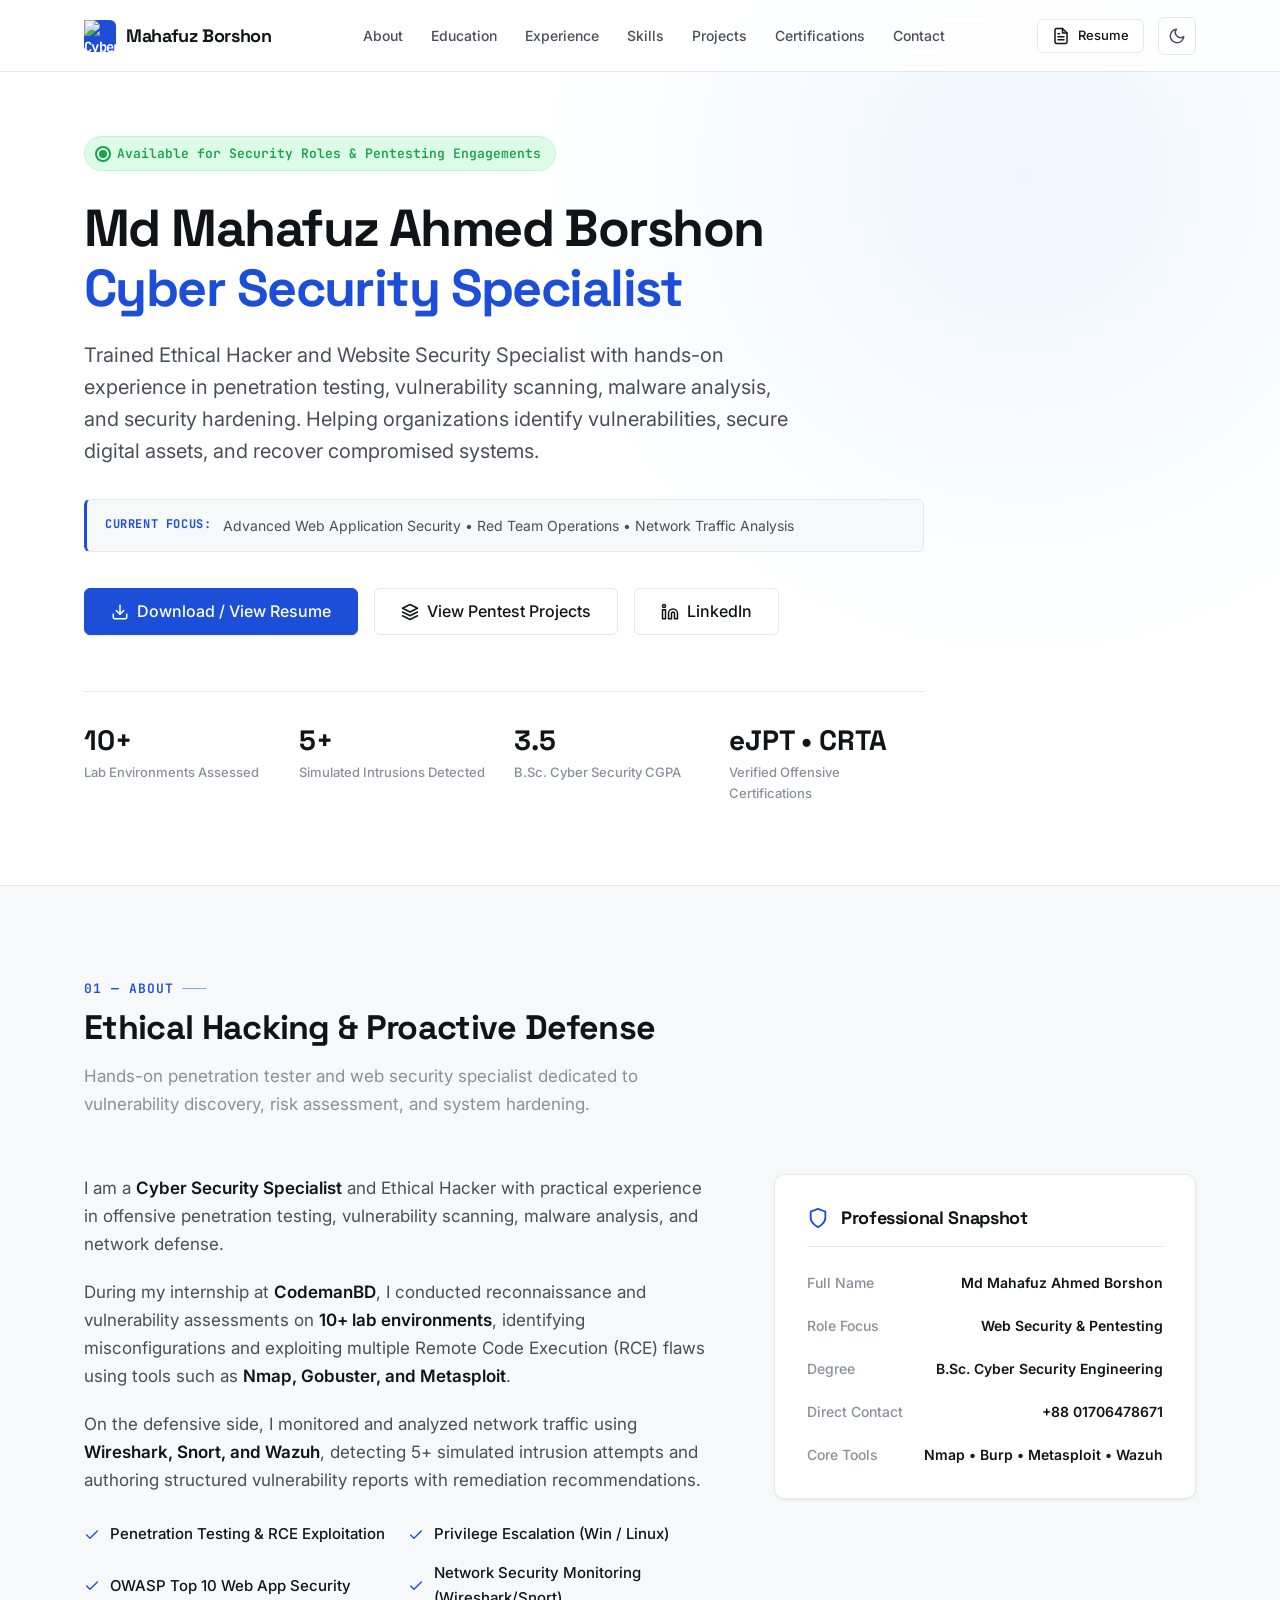
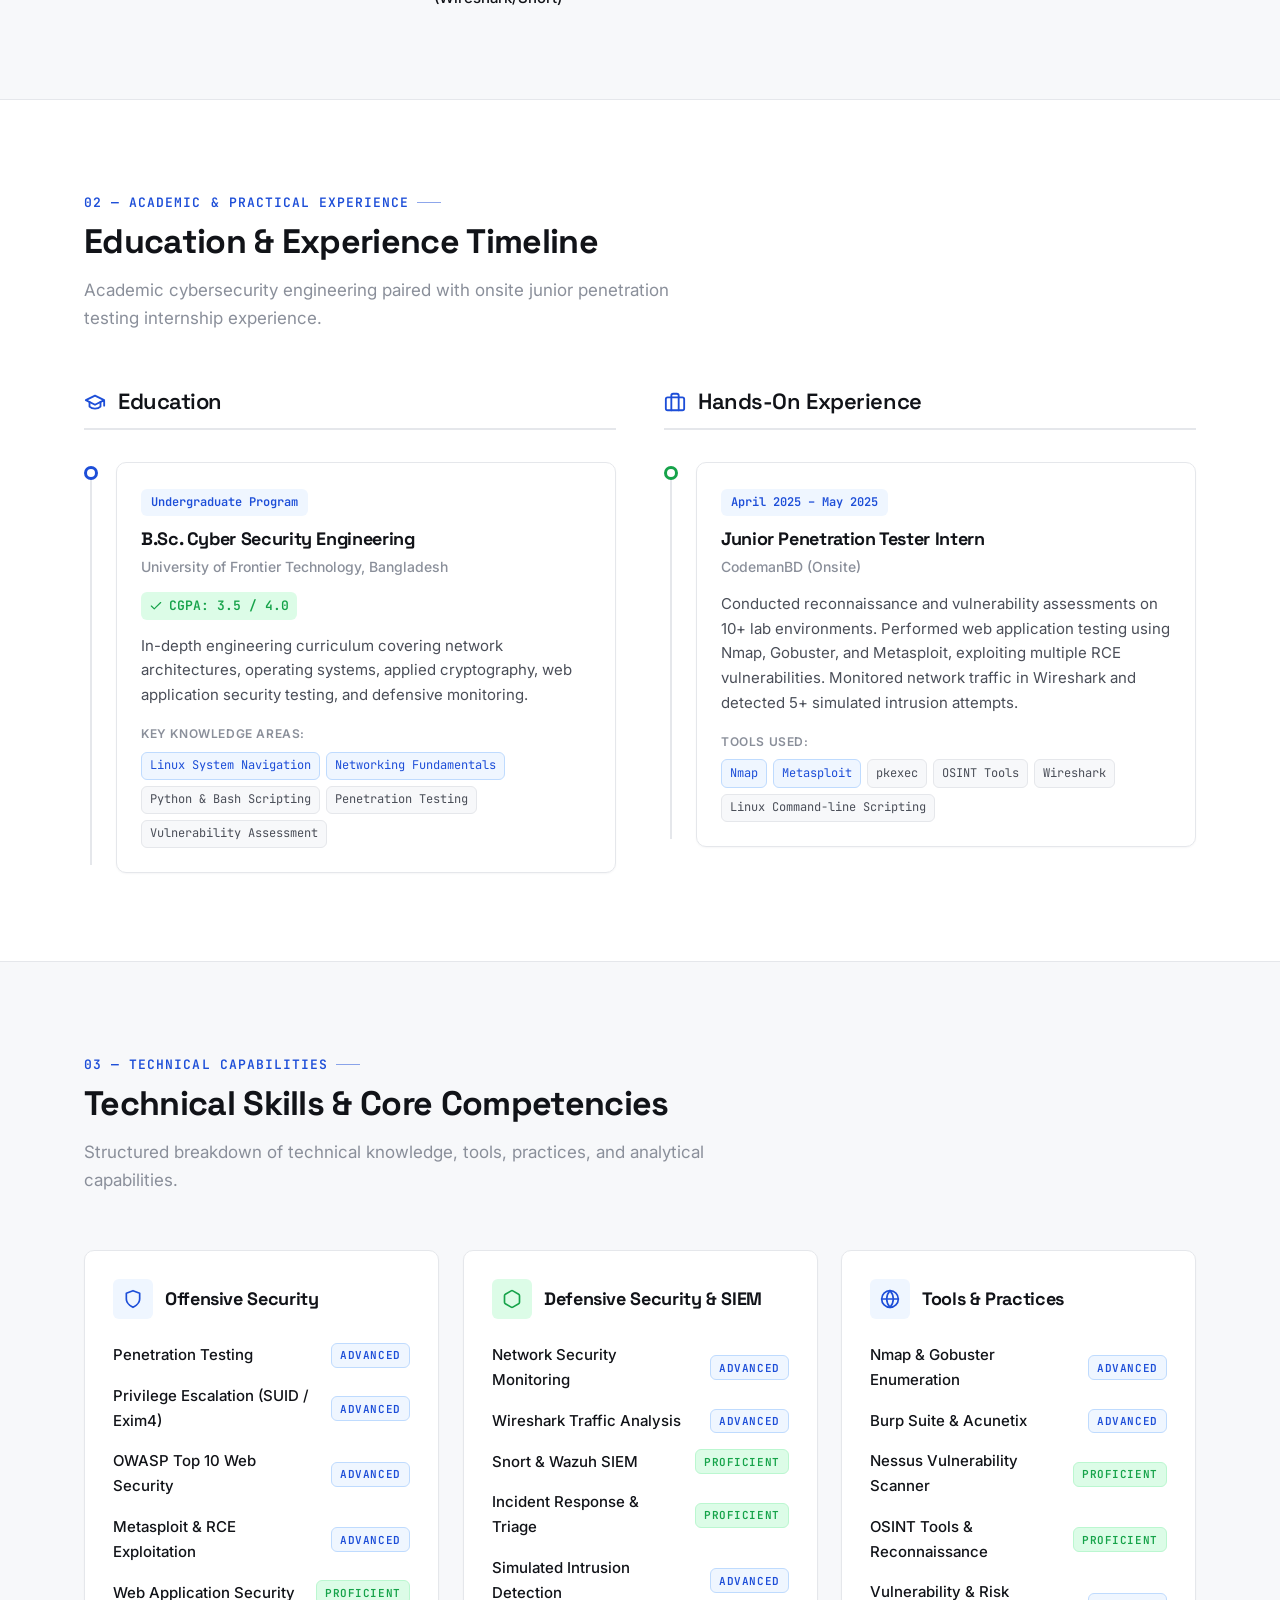
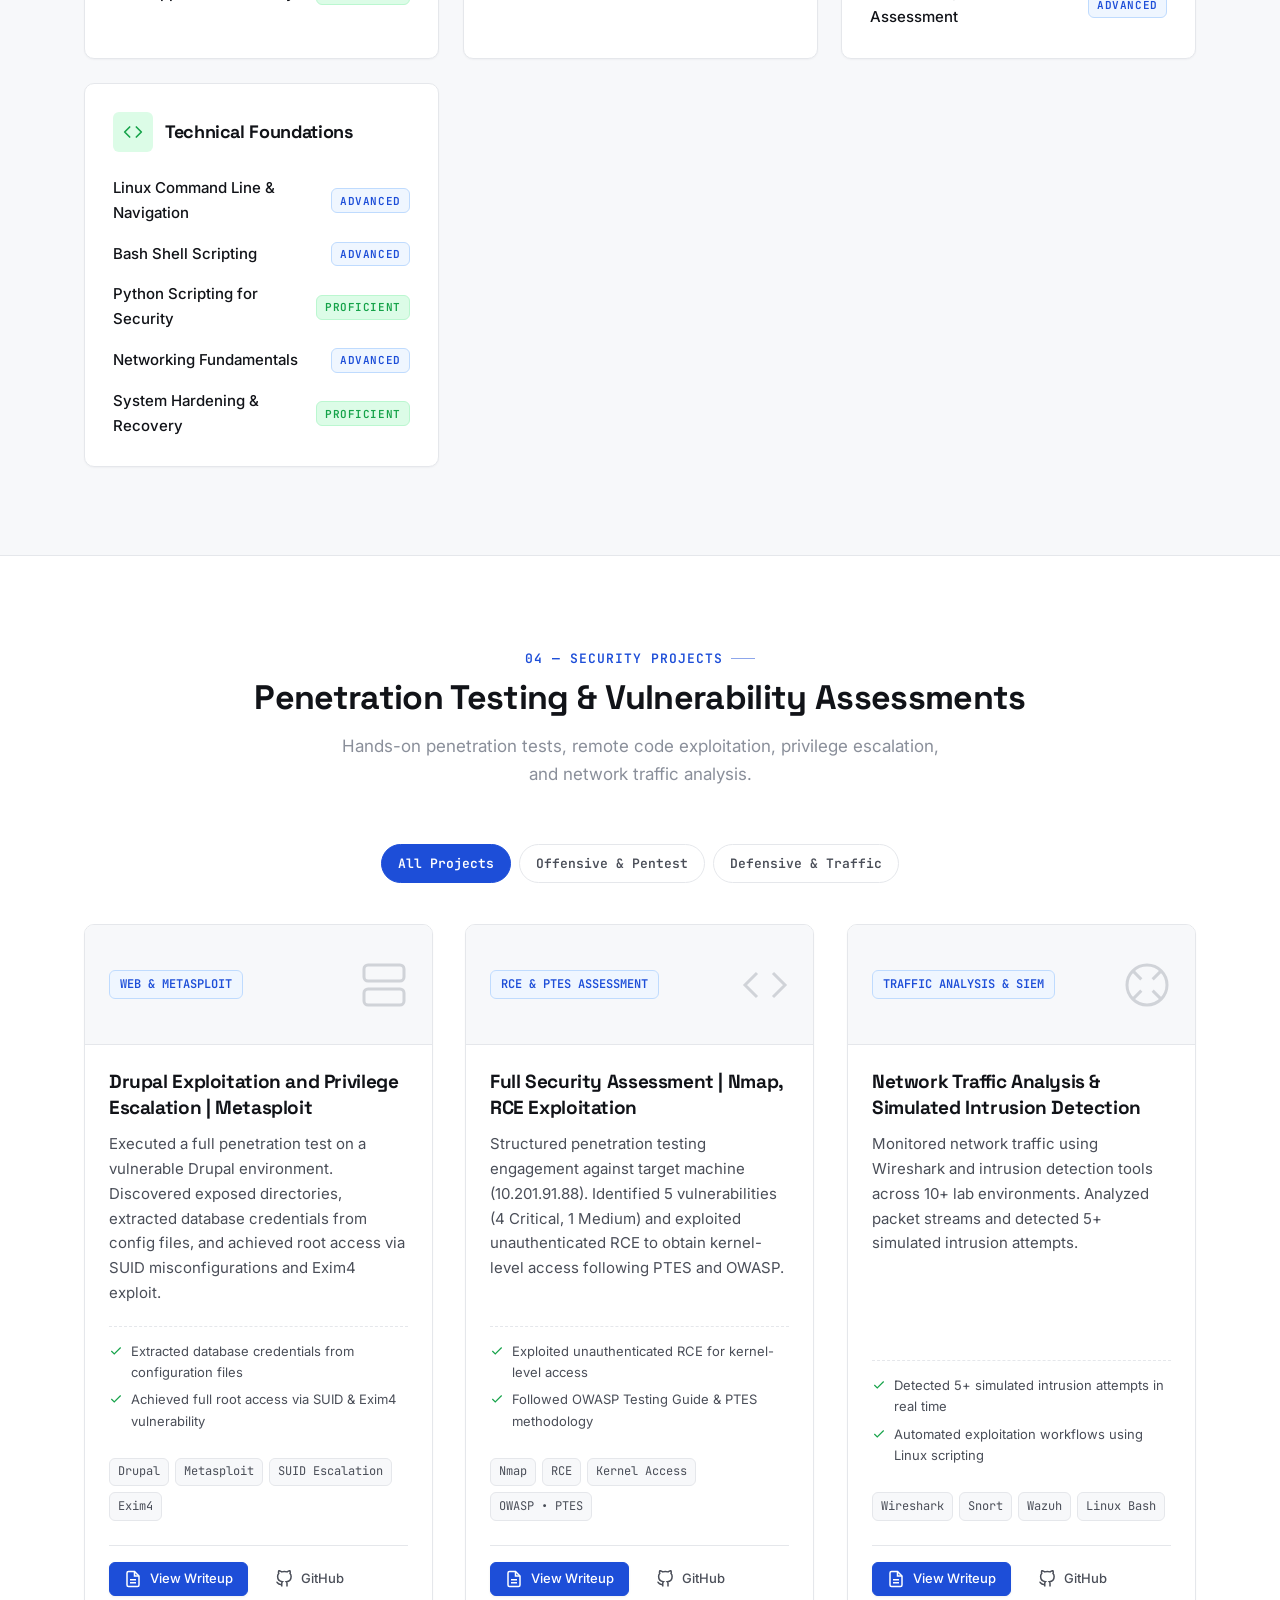
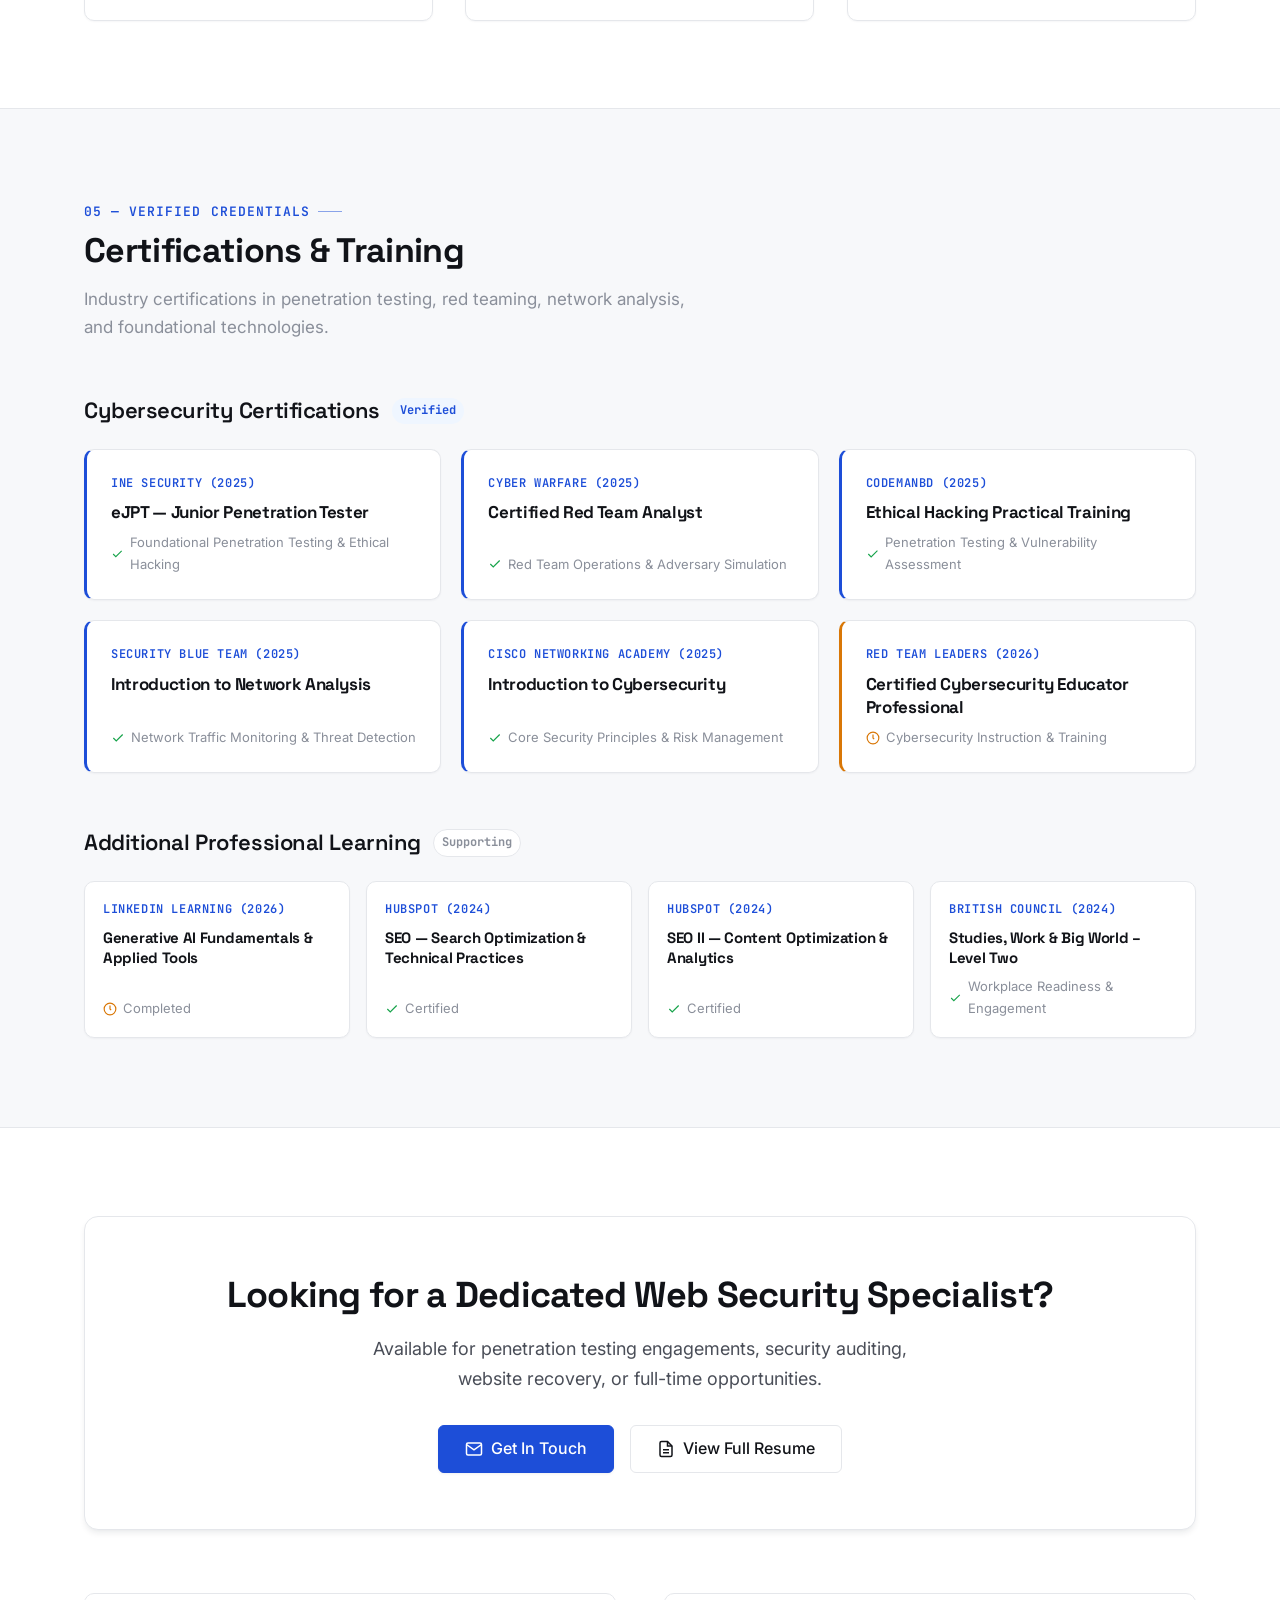
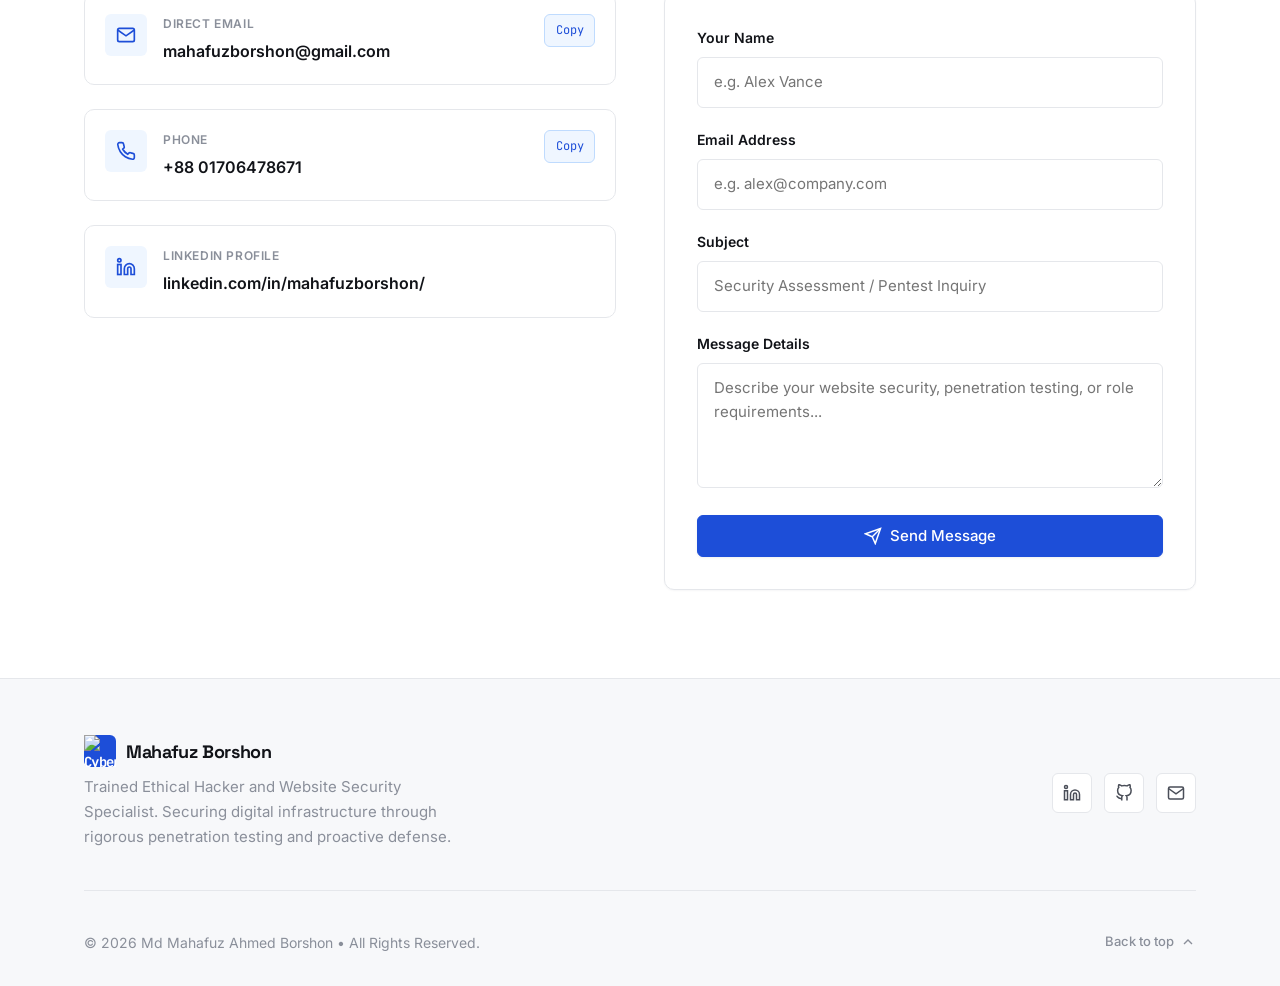
==== commit 5a4bc7b2: "Deploy index.html - Cyber security portfolio redesign" ====
--- a/index.html
+++ b/index.html
@@ -17,7 +17,7 @@
   <meta property="og:url" content="https://mahafuzborshon.github.io/">
   <meta property="og:title" content="Md Mahafuz Ahmed Borshon — Cyber Security &amp; Web Security Specialist">
   <meta property="og:description" content="Clean, consultancy-grade cyber security portfolio featuring offensive pentest reports, vulnerability assessments, and verified credentials.">
-  <meta property="og:image" content="https://mahafuzborshon.github.io/assets/favicon.svg">
+  <meta property="og:image" content="https://mahafuzborshon.github.io/assets/cyber-sentinel-seal.svg">
 
   <!-- Twitter -->
   <meta property="twitter:card" content="summary_large_image">
@@ -26,7 +26,8 @@
   <meta property="twitter:description" content="Trained Ethical Hacker and Website Security Specialist. Penetration testing, malware analysis, and security hardening.">
 
   <!-- Favicon -->
-  <link rel="icon" type="image/svg+xml" href="assets/favicon.svg">
+  <link rel="icon" type="image/svg+xml" href="assets/favicon.svg?v=3">
+  <link rel="shortcut icon" type="image/svg+xml" href="assets/favicon.svg?v=3">
 
   <!-- Google Fonts -->
   <link rel="preconnect" href="https://fonts.googleapis.com">
@@ -48,8 +49,10 @@
   <header class="site-header">
     <div class="container nav-container">
       <a href="#hero" class="logo" aria-label="Mahafuz Borshon Home">
-        <div class="logo-badge">MB</div>
-        <span class="logo-text">mahafuz<span>.sec</span></span>
+        <div class="logo-badge" aria-hidden="true">
+          <img src="assets/cyber-sentinel-seal.svg" alt="Cyber Sentinel Seal" class="logo-seal-img" width="44" height="44">
+        </div>
+        <span class="logo-text">Mahafuz Borshon</span>
       </a>
 
       <!-- Navigation Links -->
@@ -65,7 +68,7 @@
 
       <!-- Nav Actions (Resume + Theme Switcher + Hamburger) -->
       <div class="nav-actions">
-        <a href="resume.html" class="btn btn-secondary btn-sm" target="_blank" rel="noopener noreferrer">
+        <a href="assets/resume.pdf" class="btn btn-secondary btn-sm" target="_blank" rel="noopener noreferrer">
           <svg xmlns="http://www.w3.org/2000/svg" width="16" height="16" viewBox="0 0 24 24" fill="none" stroke="currentColor" stroke-width="2" stroke-linecap="round" stroke-linejoin="round"><path d="M14 2H6a2 2 0 0 0-2 2v16a2 2 0 0 0 2 2h12a2 2 0 0 0 2-2V8z"></path><polyline points="14 2 14 8 20 8"></polyline><line x1="16" y1="13" x2="8" y2="13"></line><line x1="16" y1="17" x2="8" y2="17"></line><polyline points="10 9 9 9 8 9"></polyline></svg>
           <span>Resume</span>
         </a>
@@ -118,7 +121,7 @@
 
           <!-- CTAs -->
           <div class="hero-actions">
-            <a href="resume.html" class="btn btn-primary btn-lg" target="_blank" rel="noopener noreferrer">
+            <a href="assets/resume.pdf" class="btn btn-primary btn-lg" target="_blank" rel="noopener noreferrer">
               <svg xmlns="http://www.w3.org/2000/svg" width="18" height="18" viewBox="0 0 24 24" fill="none" stroke="currentColor" stroke-width="2" stroke-linecap="round" stroke-linejoin="round"><path d="M21 15v4a2 2 0 0 1-2 2H5a2 2 0 0 1-2-2v-4"></path><polyline points="7 10 12 15 17 10"></polyline><line x1="12" y1="15" x2="12" y2="3"></line></svg>
               <span>Download / View Resume</span>
             </a>
@@ -755,7 +758,7 @@
               <svg xmlns="http://www.w3.org/2000/svg" width="18" height="18" viewBox="0 0 24 24" fill="none" stroke="currentColor" stroke-width="2"><path d="M4 4h16c1.1 0 2 .9 2 2v12c0 1.1-.9 2-2 2H4c-1.1 0-2-.9-2-2V6c0-1.1.9-2 2-2z"></path><polyline points="22,6 12,13 2,6"></polyline></svg>
               <span>Get In Touch</span>
             </a>
-            <a href="resume.html" class="btn btn-secondary btn-lg" target="_blank" rel="noopener noreferrer">
+            <a href="assets/resume.pdf" class="btn btn-secondary btn-lg" target="_blank" rel="noopener noreferrer">
               <svg xmlns="http://www.w3.org/2000/svg" width="18" height="18" viewBox="0 0 24 24" fill="none" stroke="currentColor" stroke-width="2"><path d="M14 2H6a2 2 0 0 0-2 2v16a2 2 0 0 0 2 2h12a2 2 0 0 0 2-2V8z"></path><polyline points="14 2 14 8 20 8"></polyline><line x1="16" y1="13" x2="8" y2="13"></line><line x1="16" y1="17" x2="8" y2="17"></line></svg>
               <span>View Full Resume</span>
             </a>
@@ -850,8 +853,10 @@
       <div class="footer-top">
         <div class="footer-brand">
           <a href="#hero" class="logo" style="margin-bottom: 0.5rem;">
-            <div class="logo-badge">MB</div>
-            <span class="logo-text">mahafuz<span>.sec</span></span>
+            <div class="logo-badge" aria-hidden="true">
+              <img src="assets/cyber-sentinel-seal.svg" alt="Cyber Sentinel Seal" class="logo-seal-img" width="44" height="44">
+            </div>
+            <span class="logo-text">Mahafuz Borshon</span>
           </a>
           <p>Trained Ethical Hacker and Website Security Specialist. Securing digital infrastructure through rigorous penetration testing and proactive defense.</p>
         </div>
